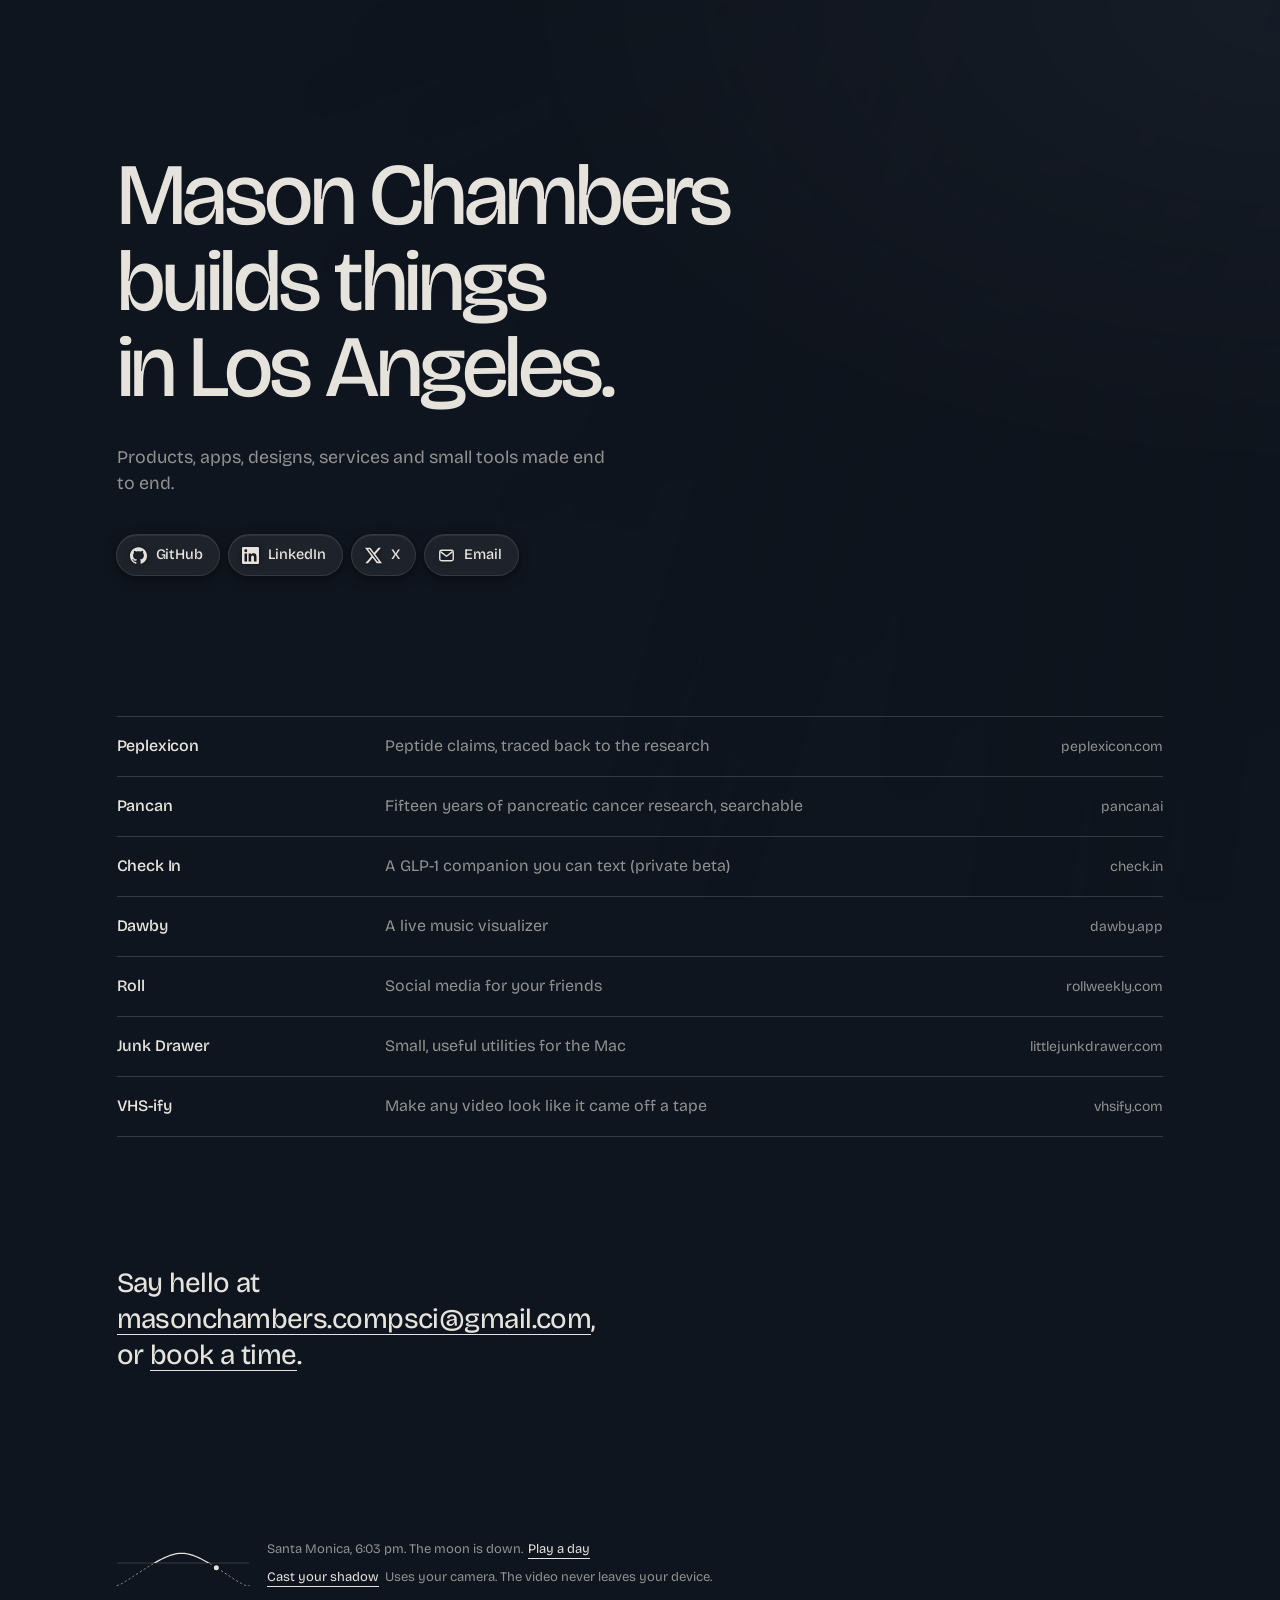
==== index.html @ c94e8764 "Rain follows gravity: tilting a phone steers the drops; flat, they stop Co-Authored-By: Claude Fable" ====
<!doctype html>
<html lang="en">
<head>
<meta charset="utf-8">
<meta name="viewport" content="width=device-width, initial-scale=1, viewport-fit=cover">
<title>Mason Chambers</title>
<meta name="description" content="Mason Chambers builds things in Los Angeles. Products, apps, designs, services and small tools made end to end.">
<link rel="canonical" href="https://masonchambers.com/">
<meta property="og:type" content="profile">
<meta property="og:title" content="Mason Chambers">
<meta property="og:description" content="Mason Chambers builds things in Los Angeles.">
<meta property="og:url" content="https://masonchambers.com/">
<meta property="og:image" content="https://masonchambers.com/assets/icons/og.jpg">
<meta property="og:image:width" content="1200">
<meta property="og:image:height" content="630">
<meta name="twitter:card" content="summary_large_image">
<meta name="twitter:site" content="@mason_compsci">
<meta name="theme-color" content="#F4F3EF">
<link rel="icon" href="/favicon.ico" sizes="48x48">
<link rel="icon" href="/assets/icons/favicon-32.png" type="image/png" sizes="32x32">
<link rel="apple-touch-icon" href="/assets/icons/apple-touch-icon.png">
<link rel="manifest" href="/assets/icons/site.webmanifest">
<link rel="preload" href="/assets/fonts/bricolage.woff2" as="font" type="font/woff2" crossorigin>
<script type="application/ld+json">
{"@context":"https://schema.org","@type":"Person","name":"Mason Chambers","email":"mailto:masonchambers.compsci@gmail.com","url":"https://masonchambers.com","address":{"@type":"PostalAddress","addressLocality":"Los Angeles","addressRegion":"CA"},"sameAs":["https://github.com/chambersmason","https://www.linkedin.com/in/mason-chambers/","https://x.com/mason_compsci","https://www.mase-services.com"]}
</script>
<script>
/* The page is lit by the real sky over Santa Monica: sun, moon, cloud, wind, fog and rain. Runs before first paint. */
(function(){
  var LAT=34.0195, LON=-118.4912, R=Math.PI/180;
  function eq(lon,lat,d){ /* ecliptic -> altitude/azimuth for the observer */
    var e=(23.439-3.6e-7*d)*R;
    var ra=Math.atan2(Math.sin(lon)*Math.cos(e)-Math.tan(lat)*Math.sin(e),Math.cos(lon));
    var dec=Math.asin(Math.sin(lat)*Math.cos(e)+Math.cos(lat)*Math.sin(e)*Math.sin(lon));
    var lst=((18.697374558+24.06570982441908*d)%24)*15*R+LON*R, h=lst-ra, la=LAT*R;
    var alt=Math.asin(Math.sin(la)*Math.sin(dec)+Math.cos(la)*Math.cos(dec)*Math.cos(h));
    var az=Math.atan2(Math.sin(h),Math.cos(h)*Math.sin(la)-Math.tan(dec)*Math.cos(la))/R+180;
    return {alt:alt/R,az:(az+360)%360};
  }
  function sunLon(d){var g=(357.529+0.98560028*d)*R, q=280.459+0.98564736*d;return (q+1.915*Math.sin(g)+0.020*Math.sin(2*g))*R}
  function position(t){var d=t/864e5-10957.5;return eq(sunLon(d),0,d)}
  function moon(t){
    var d=t/864e5-10957.5, L=(218.316+13.176396*d)*R, M=(134.963+13.064993*d)*R, F=(93.272+13.229350*d)*R;
    var lon=L+6.289*R*Math.sin(M), lat=5.128*R*Math.sin(F), p=eq(lon,lat,d), el=lon-sunLon(d);
    p.lit=(1-Math.cos(el))/2; p.waxing=Math.sin(el)>0; return p;
  }
  function altitude(t){return position(t).alt}
  var S={
    dusk:  ['#E7DAC9','#211A13'],
    gold:  ['#EEE3D4','#231C15'],
    day:   ['#F4F3EF','#1A1A18'],
    blue:  ['#283041','#EEE9E1'],
    night: ['#0F151E','#E6E3DC']
  };
  function hex(h){return [1,3,5].map(function(i){return parseInt(h.slice(i,i+2),16)})}
  function mix(a,b,t){t=Math.max(0,Math.min(1,t));a=hex(a);b=hex(b);return '#'+a.map(function(v,i){return Math.round(v+(b[i]-v)*t).toString(16).padStart(2,'0')}).join('')}
  function ease(x){x=Math.max(0,Math.min(1,x));return x*x*(3-2*x)}
  function clamp(x){return Math.max(0,Math.min(1,x))}
  function pair(a,b,t){return [mix(a[0],b[0],t),mix(a[1],b[1],t)]}
  function palette(a){
    if(a<-6) return {c:pair(S.blue,S.night,ease((-6-a)/10)),dark:true};
    if(a<4)  return {c:pair(S.dusk,S.gold,ease((a+6)/10)),dark:false};
    return {c:pair(S.gold,S.day,ease((a-4)/22)),dark:false};
  }
  /* Weather, normalised: cloud layers 0..1, wind and gust in mph, rain in mm/h, vis in metres, score 0..10 for the next sunset. */
  var CLEAR={low:0,mid:0,high:0,wind:5,gust:8,rain:0,vis:24000,score:null};
  function sky(w){
    w=w||CLEAR;
    var occl=clamp(1-(1-.95*w.low)*(1-.7*w.mid)*(1-.3*w.high));      /* how much direct sun the cloud stops */
    var fog=ease((6000-w.vis)/5000), rain=clamp(Math.sqrt(Math.max(0,w.rain))/2.2);
    return {occl:occl,fog:fog,rain:rain,wind:w.wind,gust:w.gust,score:w.score};
  }
  var seen={};
  function put(s){return {setProperty:function(k,v){if(seen[k]!==v){seen[k]=v;s.setProperty(k,v)}}}}
  function light(pos,mn,k,s){
    var a=pos.alt, az=pos.az, o, r, sy, b, c, go, gc, gm, gx, direct=(1-.94*k.occl)*(1-.85*k.fog);
    var evening=az>180, sc=k.score==null?null:clamp(k.score/10);
    if(a>-2){
      var up=ease((a+2)/10), low=ease((16-a)/14);
      o=.19*up*(1-.38*low)*direct;
      r=Math.max(-24,Math.min(24,(az-180)*.24));
      sy=1+Math.min(.6,.12/Math.tan(Math.max(a,3)*R));
      b=1.6+(1-ease(a/40))*6.5+k.occl*9+k.fog*16;                  /* thin cloud and fog widen the penumbra */
      c=mix('#3A4458','#57405F',low*(1-k.occl));
      /* Low sun: the glow is tonight's forecast. A vivid sunset is stronger and redder, a grey one barely shows. */
      var gk=(sc!=null&&evening)?(.18+1.25*sc):(1-.75*k.occl)*(1-.6*k.fog);
      go=Math.min(.9,.55*low*up*gk); gc=(sc!=null&&evening)?mix('#F2C9A0','#FF7A52',sc):'#FFB06A';
      gm='soft-light'; gx=evening?'100%':'0%';
    }else{
      /* Night: the only shadows are the moon's. Full and high, they are clear; a new moon or cloud leaves none. */
      var n=ease((-2-a)/8), ml=mn.alt>0?mn.lit*ease(mn.alt/22):0;
      o=n*(.05+.42*ml)*(1-.9*k.occl)*(1-.8*k.fog);
      r=mn.alt>0?Math.max(-24,Math.min(24,(mn.az-180)*.24)):10;
      sy=mn.alt>0?1+Math.min(.6,.12/Math.tan(Math.max(mn.alt,3)*R)):1.15;
      b=9+k.occl*8+k.fog*14; c='#000000';
      go=n*(.05+.2*ml)*(1-.7*k.occl); gc='#9DB3D6'; gm='screen'; gx=(mn.alt>0&&mn.az<180)?'0%':'100%';
    }
    s.setProperty('--sh-o',o.toFixed(3)); s.setProperty('--sh-r',r.toFixed(2)+'deg');
    s.setProperty('--sh-sy',sy.toFixed(3)); s.setProperty('--sh-b',Math.round(b)+'px'); s.setProperty('--sh-c',c);
    s.setProperty('--gl-o',go.toFixed(3)); s.setProperty('--gl-c',gc); s.setProperty('--gl-m',gm); s.setProperty('--gl-x',gx);
    /* Link chips cast a short shadow away from the sun: long and sideways when it is low, short and soft at noon, flat under cloud. */
    var ix, iy, ib, ia, ic, hi;
    if(a>-2){
      var kk=ease((a+2)/10), lo=ease((16-a)/14), L=(2+7*(1-ease(a/55)))*(.35+.65*direct);
      ix=-Math.sin(az*R)*L*.8; iy=1+L*.55; ib=4+L*1.3+k.occl*6; ia=(.12+.14*lo)*Math.max(kk,.45)*(.6+.4*direct); ic=c; hi='rgba(255,255,255,.6)';
    }else{
      ix=0; iy=3; ib=12; ia=.5; ic='#000000'; hi='rgba(255,255,255,.07)';
    }
    var rgb=hex(ic);
    s.setProperty('--ic-x',ix.toFixed(2)+'px'); s.setProperty('--ic-y',iy.toFixed(2)+'px'); s.setProperty('--ic-b',ib.toFixed(1)+'px');
    s.setProperty('--ic-c','rgba('+rgb.join(',')+','+ia.toFixed(3)+')'); s.setProperty('--ic-hi',hi);
  }
  var lastWind=-1;
  function air(k,dark,s){
    /* Wind sets how far and how fast the fronds move. Stepped, so the animation only restarts when the wind really changes. */
    var step=Math.round(Math.min(30,k.wind+.35*Math.max(0,k.gust-k.wind))/3);
    /* Not while a day is playing: changing the sway speed restarts the animation, and the fronds would jump. */
    if(step!==lastWind&&!window.__fast){lastWind=step;
      s.setProperty('--sw',(.35+step*.3).toFixed(2)); s.setProperty('--sw-d',Math.max(3.5,13-step*1.05).toFixed(1)+'s');}
    s.setProperty('--fog-o',(k.fog*(dark?.16:.5)).toFixed(3)); s.setProperty('--fog-c',dark?'#8E9BB0':'#F1F1EE');
    s.setProperty('--rain-o',(k.rain?(dark?.55:.38)*(.5+.5*k.rain):0).toFixed(3));
    s.setProperty('--rain-m',dark?'screen':'multiply'); s.setProperty('--rain-c',dark?'#AEBBD0':'#4A4E55');
  }
  function apply(t,w){
    w=w||window.__w||CLEAR;
    var pos=position(t), mn=moon(t), a=pos.alt, p=palette(a), bg=p.c[0], ink=p.c[1], k=sky(w), root=document.documentElement.style, s=put(root);
    light(pos,mn,k,s); air(k,p.dark,s);
    if(!p.dark){
      /* Cloud flattens and cools the paper; fog lifts it; a vivid forecast warms the last light. */
      var dayness=ease((a+7)/7);
      bg=mix(bg,a<8?mix('#D9DADB','#E7E8E8',ease(a/8)):'#E7E8E8',.62*k.occl*dayness); bg=mix(bg,'#EDEDEA',.5*k.fog);
      if(k.score!=null&&pos.az>180) bg=mix(bg,'#EBCDBC',.45*clamp(k.score/10)*ease((8-a)/10)*ease((a+6)/5));
    }else{
      bg=mix(bg,'#1A1F29',.35*k.occl);
    }
    s.setProperty('--bg',bg); s.setProperty('--ink',ink);
    s.setProperty('--mute',mix(bg,ink,p.dark?.6:.7)); s.setProperty('--rule',mix(bg,ink,p.dark?.18:.13));
    s.setProperty('--chip',p.dark?mix(bg,ink,.07):mix(bg,'#FFFFFF',.55));
    if(seen.cs!==p.dark){seen.cs=p.dark;root.colorScheme=p.dark?'dark':'light'}
    if(!window.__fast){var m=document.querySelector('meta[name=theme-color]'); if(m&&m.content!==bg) m.content=bg}
    return {alt:a,az:pos.az,moon:mn,sky:k,dark:p.dark};
  }
  /* Start from the last sky this browser saw, so the first paint is already weathered. */
  try{var c=JSON.parse(localStorage.getItem('mc_sky')||'null');if(c&&c.at&&Date.now()-c.at<36e5&&c.now)window.__w=c.now}catch(e){}
  window.__sun={altitude:altitude,position:position,moon:moon,apply:apply,CLEAR:CLEAR};
  apply(Date.now());
})();
</script>
<style>
@font-face{font-family:"Bricolage";src:url("/assets/fonts/bricolage.woff2") format("woff2");font-weight:200 800;font-display:swap}
:root{--bg:#F4F3EF;--ink:#1A1A18;--mute:#6B6B68;--rule:#DCDBD7;--pad:clamp(22px,5.2vw,72px)}
@media (prefers-color-scheme:dark){:root{--bg:#0F151E;--ink:#E6E3DC;--mute:#959593;--rule:#353A41}}
*{box-sizing:border-box}
html{-webkit-text-size-adjust:100%;text-size-adjust:100%;background:var(--bg)}
body{margin:0;background:var(--bg);color:var(--ink);
  font-family:"Bricolage",ui-sans-serif,system-ui,-apple-system,"Helvetica Neue",sans-serif;font-optical-sizing:auto;
  font-size:16px;line-height:1.5;font-weight:400;-webkit-font-smoothing:antialiased;-moz-osx-font-smoothing:grayscale;
  font-feature-settings:"kern","tnum" 0;transition:background-color .5s ease,color .5s ease}
::selection{background:var(--ink);color:var(--bg)}
a{color:inherit;text-decoration:none}
a:focus-visible,button:focus-visible{outline:1.5px solid var(--ink);outline-offset:4px;border-radius:3px}
main{max-width:1180px;margin:0 auto;padding:clamp(72px,17vh,184px) var(--pad) clamp(40px,6vh,64px);
  padding-left:max(var(--pad),env(safe-area-inset-left));padding-right:max(var(--pad),env(safe-area-inset-right))}

h1{margin:0;max-width:13ch;font-size:clamp(2.6rem,1.15rem + 5.4vw,5.6rem);line-height:.98;letter-spacing:-.04em;font-weight:460;text-wrap:balance}
.intro{margin:clamp(22px,2.6vw,34px) 0 0;max-width:31rem;color:var(--mute);font-size:clamp(1rem,.94rem + .22vw,1.125rem);line-height:1.5;text-wrap:pretty}
.intro a{color:var(--ink);white-space:nowrap;background:linear-gradient(currentColor,currentColor) 0 100%/0 1px no-repeat;transition:background-size .3s ease}
.intro a:hover{background-size:100% 1px}

/* Links: small chips lit by the same sun as the palms */
.links{display:flex;flex-wrap:wrap;gap:10px;list-style:none;margin:clamp(26px,3vw,38px) 0 0;padding:0}
.links a{display:inline-flex;align-items:center;gap:9px;height:40px;padding:0 16px 0 13px;border-radius:999px;
  background:var(--chip,#FBFAF8);color:var(--ink);font-size:14.5px;font-weight:500;letter-spacing:-.005em;white-space:nowrap;
  box-shadow:0 0 0 1px var(--rule),var(--ic-x,0px) var(--ic-y,3px) var(--ic-b,8px) var(--ic-c,rgba(58,68,88,.14)),inset 0 1px 0 var(--ic-hi,rgba(255,255,255,.6));
  transition:transform .25s ease,box-shadow .8s ease,background-color .5s ease,color .5s ease}
.links svg{flex:none;width:17px;height:17px;overflow:visible;
  filter:drop-shadow(calc(var(--ic-x,0px)*.3) calc(var(--ic-y,3px)*.3) calc(var(--ic-b,8px)*.2) var(--ic-c,rgba(58,68,88,.14)))}
.links a:hover{transform:translateY(-1px)}
.links a:active{transform:translateY(0)}
@media (max-width:640px){.links{gap:8px}.links a{height:38px;padding:0 14px 0 12px;font-size:14px}.links svg{width:16px;height:16px}}

.work{list-style:none;margin:clamp(72px,11vw,148px) 0 0;padding:0;border-bottom:1px solid var(--rule)}
.work a{display:grid;grid-template-columns:minmax(10rem,15rem) 1fr auto;column-gap:28px;align-items:baseline;
  padding:17px 0 18px;border-top:1px solid var(--rule);transition:color .25s ease}
.work .name{font-weight:520;letter-spacing:-.01em}
.work .what{color:var(--mute);transition:color .25s ease}
.work .url{color:var(--mute);font-size:14px;transition:color .25s ease}
.work .beta{color:var(--mute)}
@media (hover:hover){
  .work:hover a:not(:hover),.work:hover a:not(:hover) .what{color:var(--mute)}
  .work a:hover .url,.work a:hover .what{color:var(--ink)}
}
.work:has(a:focus-visible) a:not(:focus-visible){color:var(--mute)}

.contact{margin:clamp(72px,10vw,132px) 0 0}
.contact p{margin:0;font-size:clamp(1.15rem,.9rem + 1.05vw,1.875rem);line-height:1.3;letter-spacing:-.02em;font-weight:440;text-wrap:balance;max-width:24ch}
.contact p a{background:linear-gradient(currentColor,currentColor) 0 100%/100% 1px no-repeat;background-position:0 calc(100% - .04em);transition:opacity .2s ease}
.contact p a:hover{opacity:.62}

footer{display:flex;align-items:center;gap:18px;margin-top:clamp(88px,13vw,176px);color:var(--mute);font-size:13px;line-height:1.45}
footer svg{flex:none;width:132px;height:40px;overflow:visible;cursor:ew-resize;touch-action:none;-webkit-tap-highlight-color:transparent;outline-offset:8px;border-radius:4px}
footer svg #dot{transition:r .2s ease}footer svg:hover #dot,footer svg.held #dot{r:4.6px}
footer svg:focus-visible{outline:1.5px solid var(--ink)}
footer p{margin:0;max-width:36rem;text-wrap:pretty}
#tonight{display:block;margin-top:3px}#tonight[hidden]{display:none}
.swatch{display:inline-block;width:30px;height:9px;border-radius:9px;margin-right:8px;vertical-align:.02em;box-shadow:0 0 0 1px var(--rule)}
footer button{font:inherit;color:var(--ink);background:none;border:0;padding:0;margin-left:2px;cursor:pointer;
  background-image:linear-gradient(currentColor,currentColor);background-size:100% 1px;background-repeat:no-repeat;background-position:0 100%}
footer button:hover{opacity:.62}
.tnum{font-variant-numeric:tabular-nums}

/* Light: palm shadows and window glow cast over the page by the real sun */
.light{position:fixed;inset:0;z-index:0;pointer-events:none;overflow:hidden;opacity:0;transition:opacity 2.2s ease}
.light.on{opacity:1}
.glow{position:absolute;inset:0;background:radial-gradient(80% 70% at var(--gl-x,100%) 0%,var(--gl-c,#FFB06A),transparent 72%);
  opacity:var(--gl-o,0);mix-blend-mode:var(--gl-m,soft-light);transition:opacity .8s ease}
.shade{position:absolute;inset:0;opacity:var(--sh-o,0);mix-blend-mode:multiply;color:var(--sh-c,#3A4458);transition:opacity 1.2s ease}
.fronds{position:absolute;inset:-12% -12% -12% -12%}
.sway{position:absolute;inset:0;transform-origin:92% 0;will-change:transform;animation:sway var(--sw-d,11s) ease-in-out infinite alternate}
.cast{position:absolute;inset:0;transform-origin:92% 0;transform:rotate(var(--sh-r,0deg)) scaleY(var(--sh-sy,1));filter:blur(var(--sh-b,4px))}
.cast svg{display:block;width:100%;height:100%}
/* The second pair of fronds hangs farther from the wall: softer, fainter, and quicker in the wind */
.sway.b{animation-duration:calc(var(--sw-d,11s)*.64);animation-delay:-3s;opacity:.8}
.sway.b .cast{filter:blur(calc(var(--sh-b,4px)*1.8))}
.haze{position:absolute;inset:0;background:linear-gradient(180deg,var(--fog-c,#F1F1EE),var(--fog-c,#F1F1EE) 35%,transparent 130%);opacity:var(--fog-o,0);transition:opacity 1.2s ease}
canvas.rain{display:none}
/* Rain sits on the glass, in front of everything */
.tiltline{display:block;margin-top:9px}.tiltline button{margin-left:0}
canvas.glass{position:fixed;inset:0;width:100%;height:100%;z-index:4;pointer-events:none;opacity:0;transition:opacity 2s ease}
@keyframes sway{0%{transform:rotate(calc(-.9deg*var(--sw,1))) translate3d(0,0,0)}55%{transform:rotate(calc(.5deg*var(--sw,1))) translate3d(-.4%,.3%,0)}100%{transform:rotate(calc(1.1deg*var(--sw,1))) translate3d(.2%,-.2%,0)}}
main{position:relative;z-index:1}

@media (max-width:640px){
  .work a{grid-template-columns:1fr auto;row-gap:2px;padding:15px 0 16px}
  .work .what{grid-column:1 / -1;grid-row:2}
  .work .url{font-size:13px}
  footer{flex-direction:column;align-items:flex-start;gap:12px}
  .fronds{transform:translate(34%,-16%) scale(.95)}
}
/* While the sun is being dragged or a day is playing, nothing eases: every frame is already the right one */
html.fast *{transition:none!important}
@media (prefers-reduced-motion:reduce){*{transition:none!important}.play{display:none}.sway{animation:none}}
</style>
</head>
<body>
<div class="light" aria-hidden="true">
  <div class="glow"></div>
  <div class="shade"><div class="fronds">
    <div class="sway"><div class="cast"><svg id="fronds-a" viewBox="0 0 1000 1000" preserveAspectRatio="xMaxYMin slice"></svg></div></div>
    <div class="sway b"><div class="cast"><svg id="fronds-b" viewBox="0 0 1000 1000" preserveAspectRatio="xMaxYMin slice"></svg></div></div>
  </div></div>
  <div class="haze"></div>
  <canvas class="rain"></canvas>
</div>
<main>
  <h1>Mason Chambers builds things in Los Angeles.</h1>
  <p class="intro">Products, apps, designs, services and small tools made end to end.</p>
  <ul class="links" aria-label="Links">
    <li><a href="https://github.com/chambersmason"><svg viewBox="0 0 24 24" aria-hidden="true"><path fill="currentColor" d="M12 .297c-6.63 0-12 5.373-12 12 0 5.303 3.438 9.8 8.205 11.385.6.113.82-.258.82-.577 0-.285-.01-1.04-.015-2.04-3.338.724-4.042-1.61-4.042-1.61C4.422 18.07 3.633 17.7 3.633 17.7c-1.087-.744.084-.729.084-.729 1.205.084 1.838 1.236 1.838 1.236 1.07 1.835 2.809 1.305 3.495.998.108-.776.417-1.305.76-1.605-2.665-.3-5.466-1.332-5.466-5.93 0-1.31.465-2.38 1.235-3.22-.135-.303-.54-1.523.105-3.176 0 0 1.005-.322 3.3 1.23.96-.267 1.98-.399 3-.405 1.02.006 2.04.138 3 .405 2.28-1.552 3.285-1.23 3.285-1.23.645 1.653.24 2.873.12 3.176.765.84 1.23 1.91 1.23 3.22 0 4.61-2.805 5.625-5.475 5.92.42.36.81 1.096.81 2.22 0 1.606-.015 2.896-.015 3.286 0 .315.21.69.825.57C20.565 22.092 24 17.592 24 12.297c0-6.627-5.373-12-12-12"/></svg>GitHub</a></li>
    <li><a href="https://www.linkedin.com/in/mason-chambers/"><svg viewBox="0 0 24 24" aria-hidden="true"><path fill="currentColor" d="M20.447 20.452h-3.554v-5.569c0-1.328-.027-3.037-1.852-3.037-1.853 0-2.136 1.445-2.136 2.939v5.667H9.351V9h3.414v1.561h.046c.477-.9 1.637-1.85 3.37-1.85 3.601 0 4.267 2.37 4.267 5.455v6.286zM5.337 7.433a2.064 2.064 0 1 1 0-4.128 2.064 2.064 0 0 1 0 4.128zM7.119 20.452H3.555V9h3.564v11.452zM22.225 0H1.771C.792 0 0 .774 0 1.729v20.542C0 23.227.792 24 1.771 24h20.451C23.2 24 24 23.227 24 22.271V1.729C24 .774 23.2 0 22.222 0h.003z"/></svg>LinkedIn</a></li>
    <li><a href="https://x.com/mason_compsci"><svg viewBox="0 0 24 24" aria-hidden="true"><path fill="currentColor" d="M18.901 1.153h3.68l-8.04 9.19L24 22.846h-7.406l-5.8-7.584-6.638 7.584H.474l8.6-9.83L0 1.154h7.594l5.243 6.932ZM17.61 20.644h2.039L6.486 3.24H4.298Z"/></svg>X</a></li>
    <li><a href="mailto:masonchambers.compsci@gmail.com"><svg viewBox="0 0 24 24" aria-hidden="true"><rect x="2.5" y="4.5" width="19" height="15" rx="2.5" fill="none" stroke="currentColor" stroke-width="2"/><path d="M3.5 6.5 12 13l8.5-6.5" fill="none" stroke="currentColor" stroke-width="2" stroke-linejoin="round"/></svg>Email</a></li>
  </ul>

  <ul class="work">
    <li><a href="https://peplexicon.com"><span class="name">Peplexicon</span><span class="what">Peptide claims, traced back to the research</span><span class="url">peplexicon.com</span></a></li>
    <li><a href="https://pancan.ai"><span class="name">Pancan</span><span class="what">Fifteen years of pancreatic cancer research, searchable</span><span class="url">pancan.ai</span></a></li>
    <li><a href="https://check.in"><span class="name">Check In</span><span class="what">A GLP-1 companion you can text <span class="beta">(private beta)</span></span><span class="url">check.in</span></a></li>
    <li><a href="https://dawby.app"><span class="name">Dawby</span><span class="what">A live music visualizer</span><span class="url">dawby.app</span></a></li>
    <li><a href="https://rollweekly.com"><span class="name">Roll</span><span class="what">Social media for your friends</span><span class="url">rollweekly.com</span></a></li>
    <li><a href="https://littlejunkdrawer.com"><span class="name">Junk Drawer</span><span class="what">Small, useful utilities for the Mac</span><span class="url">littlejunkdrawer.com</span></a></li>
    <li><a href="https://vhsify.com"><span class="name">VHS-ify</span><span class="what">Make any video look like it came off a tape</span><span class="url">vhsify.com</span></a></li>
  </ul>

  <section class="contact">
    <p>Say hello at <a href="mailto:masonchambers.compsci@gmail.com">masonchambers.compsci@gmail.com</a>, or <a href="https://cal.com/masonchambers">book a time</a>.</p>
  </section>

  <footer>
    <svg id="skyarc" viewBox="0 0 132 40" tabindex="0" role="slider" aria-label="Time of day. Drag, or use the arrow keys, to move the sun.">
      <defs>
        <clipPath id="above"><rect x="-4" y="-8" width="140" height="28"/></clipPath>
        <clipPath id="below"><rect x="-4" y="20" width="140" height="28"/></clipPath>
      </defs>
      <line x1="0" y1="20" x2="132" y2="20" stroke="var(--rule)" stroke-width="1"/>
      <path id="arcA" fill="none" stroke="var(--ink)" stroke-width="1.25" stroke-linecap="round" clip-path="url(#above)"/>
      <path id="arcB" fill="none" stroke="var(--mute)" stroke-width="1" stroke-linecap="round" stroke-dasharray="1.5 3" clip-path="url(#below)"/>
      <circle id="dot" r="3.5" fill="var(--ink)" stroke="var(--bg)" stroke-width="2"/>
    </svg>
    <p><span id="sunline">The light on this page is the real sky over Santa Monica.</span> <button class="play" type="button">Play a day</button><span id="tonight" hidden></span></p>
  </footer>
</main>

<script>
(function(){
  /* Palm fronds, drawn once. Their shadows are what the sun casts across the page. */
  (function(){
    var seed=7; function rnd(){seed=seed*16807%2147483647;return seed/2147483647}
    function frond(ox,oy,deg,len,droop){
      var N=44, a=deg*Math.PI/180, dr=droop*Math.PI/180, x=ox, y=oy, pts=[[x,y,a]], i, out='';
      for(i=1;i<=N;i++){var t=i/N, aa=a+dr*t*t; x+=Math.cos(aa)*len/N; y+=Math.sin(aa)*len/N; pts.push([x,y,aa])}
      var rach='M'+pts.map(function(p){return p[0].toFixed(1)+' '+p[1].toFixed(1)}).join('L');
      out+='<path d="'+rach+'" fill="none" stroke="currentColor" stroke-width="5" stroke-linecap="round"/>';
      for(i=5;i<N;i+=1){
        var p=pts[i], t=i/N, L=len*.4*Math.pow(Math.sin(Math.PI*Math.min(1,t*1.08)),.75)*(.82+.36*rnd());
        [-1,1].forEach(function(sd){
          if(rnd()<.16) return;
          var LL=L*(.62+.6*rnd());
          var la=p[2]+sd*(1.0-.4*t)+(rnd()-.5)*.34, ca=Math.cos(la), sa=Math.sin(la), w=Math.max(2.4,LL*.032);
          var nx=-sa, ny=ca, g=LL*.34;
          var tx=p[0]+ca*LL, ty=p[1]+sa*LL+g, cx=p[0]+ca*LL*.5, cy=p[1]+sa*LL*.5+g*.15;
          out+='<path d="M'+(p[0]+nx*w*.5).toFixed(1)+' '+(p[1]+ny*w*.5).toFixed(1)+
            'Q'+(cx+nx*w).toFixed(1)+' '+(cy+ny*w).toFixed(1)+' '+tx.toFixed(1)+' '+ty.toFixed(1)+
            'Q'+(cx-nx*w).toFixed(1)+' '+(cy-ny*w).toFixed(1)+' '+(p[0]-nx*w*.5).toFixed(1)+' '+(p[1]-ny*w*.5).toFixed(1)+'Z" fill="currentColor"/>';
        });
      }
      return out;
    }
    var O=[1250,-320];
    document.getElementById('fronds-a').innerHTML=
      frond(O[0],O[1],120,940,22)+frond(O[0],O[1],150,1020,-30);
    document.getElementById('fronds-b').innerHTML=
      frond(O[0],O[1],136,900,-8)+frond(O[0],O[1],170,860,-34);
    requestAnimationFrame(function(){document.querySelector('.light').classList.add('on')});
  })();
})();
(function(){
  var sun=window.__sun, DAY=864e5, W=132, H=40, MID=20;
  var svg=document.getElementById('skyarc'), arcA=document.getElementById('arcA'), arcB=document.getElementById('arcB'), dot=document.getElementById('dot');
  var line=document.getElementById('sunline'), tonight=document.getElementById('tonight'), btn=document.querySelector('.play');
  var reduce=matchMedia('(prefers-reduced-motion: reduce)').matches;
  var tz='America/Los_Angeles';
  var clock=new Intl.DateTimeFormat('en-US',{timeZone:tz,hour:'numeric',minute:'2-digit'});
  var parts=new Intl.DateTimeFormat('en-US',{timeZone:tz,year:'numeric',month:'numeric',day:'numeric',hour:'numeric',minute:'numeric',second:'numeric',hourCycle:'h23'});
  function hm(t){return clock.format(new Date(t)).replace(' AM',' am').replace(' PM',' pm')}

  function offset(t){var p={};parts.formatToParts(new Date(t)).forEach(function(x){p[x.type]=+x.value});
    return Date.UTC(p.year,p.month-1,p.day,p.hour,p.minute,p.second)-Math.floor(t/1000)*1000}
  function startOfDay(t){var p={};parts.formatToParts(new Date(t)).forEach(function(x){p[x.type]=+x.value});
    var guess=Date.UTC(p.year,p.month-1,p.day);return guess-offset(guess-offset(guess))}

  var day0=startOfDay(Date.now());
  function y(a){return MID-a/90*(H/2+6)}
  function pt(t){var f=((t-day0)%DAY+DAY)%DAY/DAY;return [f*W,y(sun.altitude(day0+f*DAY))]}
  var d='';for(var i=0;i<=144;i++){var tt=day0+i*DAY/144;d+=(i?'L':'M')+(i/144*W).toFixed(2)+' '+y(sun.altitude(tt)).toFixed(2)}
  arcA.setAttribute('d',d);arcB.setAttribute('d',d);
  function place(t){var p=pt(t);dot.setAttribute('cx',p[0].toFixed(2));dot.setAttribute('cy',p[1].toFixed(2))}

  /* ---- the real sky: /sky.json is Santa Monica's current weather, today's hours and a sunset forecast ---- */
  var data=null, override=null, frozen=null;
  function obj(a){return {low:a[0],mid:a[1],high:a[2],wind:a[3],gust:a[4],rain:a[5],vis:a[6]}}
  function nextSunset(t){
    if(!data||!data.sunsets) return null;
    for(var i=0;i<data.sunsets.length;i++) if(t<data.sunsets[i].t+40*6e4) return data.sunsets[i];
    return null;
  }
  function weatherAt(t){
    if(override) return override;
    if(!data) return null;
    var w, hs=data.hours, x=(t-data.h0)/36e5;
    if(Math.abs(t-data.at)<45*6e4||!hs||x<0||x>=hs.length-1) w=data.now;
    else{var i=Math.floor(x), f=x-i, a=hs[i], b=hs[i+1];w=obj(a.map(function(v,j){return v+(b[j]-v)*f}))}
    var ss=nextSunset(t);
    return {low:w.low,mid:w.mid,high:w.high,wind:w.wind,gust:w.gust,rain:w.rain,vis:w.vis,score:ss&&t>ss.t-5*36e5?ss.score:null};
  }
  function conditions(w){
    var tot=1-(1-w.low)*(1-w.mid)*(1-w.high), c;
    if(w.rain>2.5) c='Rain'; else if(w.rain>.08) c='Light rain';
    else if(w.vis<1500) c='Fog';
    else if(w.low>.8) c='Low cloud'; else if(tot>.85) c='Overcast';
    else if(w.high>.3&&w.low+w.mid<.25) c='High thin cloud';
    else if(tot>.4) c='Partly cloudy'; else if(tot>.12) c='Mostly clear'; else c='Clear';
    var m=Math.round(w.wind), b=m<3?'still air':m<9?m+' mph breeze':m<18?m+' mph wind':'gusty, '+m+' mph';
    return c+', '+b+'. ';
  }
  function words(t,r,w){
    var a=r.alt, n=Math.abs(Math.round(a)), up=sun.altitude(t+6e5)>a, s;
    if(a>=1.5) s='The sun is '+n+'° up and '+(up?'rising':'setting')+'.';
    else if(a>=-1) s='The sun is on the horizon.';
    else if(a>-6) s='The sun is just below the horizon.';
    else if(r.moon.alt>2) s='Moonlight from a '+(r.moon.lit>.97?'full':r.moon.lit<.03?'new':(r.moon.waxing?'waxing':'waning'))+' moon, '+Math.round(r.moon.lit*100)+'% lit.';
    else s='The moon is down.';
    return 'Santa Monica, <span class="tnum">'+hm(t)+'</span>. '+(w?conditions(w):'')+s;
  }
  var RAMP=[[7.5,'#FF6A45,#FF9A62,#D9799B,#6C6FA3'],[5.5,'#FF8E5A,#FFB57E,#E2A0A8,#8C93B5'],[3.5,'#F4B98A,#F3D2B0,#D9CFD2,#A9B4C6'],[2,'#D8C2A8,#D5CEC6,#BFC3C8,#A3ABB5'],[-1,'#B7BABD,#AEB2B6,#9EA3A9,#8E949B']];
  function forecast(t){
    var ss=override&&override.sunset?override.sunset:nextSunset(t);
    if(!ss){if(!tonight.hidden)tonight.hidden=true;lastFc='';return}
    if(t>ss.t+40*6e4) ss={t:ss.t+DAY,score:ss.score,label:ss.label,why:ss.why};
    var ramp=RAMP.filter(function(x){return ss.score>=x[0]})[0][1];
    var when=ss.t<startOfDay(t)+DAY?'Tonight\u2019s sunset':'Tomorrow’s sunset';
    var fc='<i class="swatch" style="background:linear-gradient(90deg,'+ramp+')"></i>'+when+', <span class="tnum">'+hm(ss.t)+'</span>: '+ss.label+'. '+ss.why+'.';
    if(fc!==lastFc){lastFc=fc;tonight.hidden=false;tonight.innerHTML=fc}
  }
  var lastTxt='', lastFc='';
  function fast(on){window.__fast=on;document.documentElement.classList.toggle('fast',!!on)}
  function render(t){
    var w=weatherAt(t), r=sun.apply(t,w||undefined);
    place(t); var tw=window.__fast?Math.round(t/6e5)*6e5:t, txt=words(tw,r,w); if(txt!==lastTxt){lastTxt=txt;line.innerHTML=txt}
    forecast(t); rain.set(r.sky.rain,r.sky.wind>12?1:r.sky.wind/12);
    return r;
  }

  /* ---- rain, drawn only as shadow: drops on a window pane, cast across the page ---- */
  var rain=(function(){
    /* Rain on glass. The screen is treated as a vertical window pane: drops land, bead up, swallow the mist around them,
       grow heavy, then run down in fits and starts leaving a wet track that dries behind them. Water is kept as a height
       field (three small canvases: fine mist, drying tracks, live drops); a shader turns that field into lit, lens-like water. */
    var cv=document.createElement('canvas'); cv.className='glass'; cv.setAttribute('aria-hidden','true'); document.body.appendChild(cv);
    var hm=document.createElement('canvas'), hx=hm.getContext('2d'), mist=document.createElement('canvas'), mx=mist.getContext('2d'),
        trail=document.createElement('canvas'), tx=trail.getContext('2d');
    var k=0, on=0, W=0, H=0, S=1, drops=[], last=0, gl=null, U={}, tex=null, idle=0, wind=0;
    var sp=document.createElement('canvas'); sp.width=sp.height=64;
    (function(){var c=sp.getContext('2d'), g=c.createRadialGradient(32,32,0,32,32,32);
      g.addColorStop(0,'rgba(255,255,255,1)');g.addColorStop(.42,'rgba(255,255,255,.74)');g.addColorStop(1,'rgba(255,255,255,0)');c.fillStyle=g;c.fillRect(0,0,64,64)})();
    var K=1/.6;                                             /* sprite radius for a visible radius of 1 */
    function blob(c,x,y,r,sy,al){var R=r*K;c.globalAlpha=al==null?1:al;c.drawImage(sp,x-R,y-R*(sy||1),2*R,2*R*(sy||1))}

    var VS='attribute vec2 p;varying vec2 v;void main(){v=vec2(p.x*.5+.5,.5-p.y*.5);gl_Position=vec4(p,0.,1.);}';
    var FS='precision mediump float;varying vec2 v;uniform sampler2D t;uniform vec2 px;uniform vec3 sc;uniform float dk;'+
      'void main(){float T=.5;vec2 L=vec2(-.55,-.8);'+
      'float h=texture2D(t,v).a,hl=texture2D(t,v-vec2(px.x*1.6,0.)).a,hr=texture2D(t,v+vec2(px.x*1.6,0.)).a,hu=texture2D(t,v-vec2(0.,px.y*1.6)).a,hd=texture2D(t,v+vec2(0.,px.y*1.6)).a;'+
      'float a=smoothstep(T-.07,T+.07,h);vec2 g=vec2(hr-hl,hd-hu);float d=clamp((h-T)/(1.-T),0.,1.);'+
      'vec3 n=normalize(vec3(-g*2.4,.3+d*.9));float rim=pow(1.-d,2.6);'+
      /* a drop is a lens: its top edge shows the dark ground upside down, its lower belly gathers the bright sky */
      'float top=clamp(g.y*3.2,-1.,1.);'+
      'float shade=a*(.07+.42*rim+.4*max(top,0.)*(1.-.5*d));'+
      'float glow=a*.62*max(-top,0.)*(1.-.35*d);'+
      'float spec=a*pow(max(dot(n,normalize(vec3(L,.5))),0.),26.);'+
      'float la=clamp(glow+spec*1.25,0.,1.)*mix(1.,.5,dk);'+
      'float hs=texture2D(t,v+L*px*8.).a;float sh=smoothstep(.38,.62,hs)*(1.-a)*.2;'+           /* the drop\'s own shadow on the page behind the glass */
      'float da=clamp(shade*(1.-la)*mix(1.,.45,dk)+sh,0.,1.);'+
      'gl_FragColor=vec4(sc*da*.0+vec3(la)+sc*0.,0.)+vec4(sc*da,da)+vec4(0.,0.,0.,la);}';
    function initGL(){
      try{gl=cv.getContext('webgl',{premultipliedAlpha:true,alpha:true,antialias:false})}catch(e){gl=null}
      if(!gl) return;
      function sh(t,s){var o=gl.createShader(t);gl.shaderSource(o,s);gl.compileShader(o);return o}
      var pr=gl.createProgram();gl.attachShader(pr,sh(gl.VERTEX_SHADER,VS));gl.attachShader(pr,sh(gl.FRAGMENT_SHADER,FS));gl.linkProgram(pr);
      if(!gl.getProgramParameter(pr,gl.LINK_STATUS)){gl=null;return}
      gl.useProgram(pr);var b=gl.createBuffer();gl.bindBuffer(gl.ARRAY_BUFFER,b);gl.bufferData(gl.ARRAY_BUFFER,new Float32Array([-1,-1,3,-1,-1,3]),gl.STATIC_DRAW);
      var l=gl.getAttribLocation(pr,'p');gl.enableVertexAttribArray(l);gl.vertexAttribPointer(l,2,gl.FLOAT,false,0,0);
      ['px','sc','dk'].forEach(function(n){U[n]=gl.getUniformLocation(pr,n)});
      tex=gl.createTexture();gl.bindTexture(gl.TEXTURE_2D,tex);
      gl.texParameteri(gl.TEXTURE_2D,gl.TEXTURE_MIN_FILTER,gl.LINEAR);gl.texParameteri(gl.TEXTURE_2D,gl.TEXTURE_MAG_FILTER,gl.LINEAR);
      gl.texParameteri(gl.TEXTURE_2D,gl.TEXTURE_WRAP_S,gl.CLAMP_TO_EDGE);gl.texParameteri(gl.TEXTURE_2D,gl.TEXTURE_WRAP_T,gl.CLAMP_TO_EDGE);
      gl.pixelStorei(gl.UNPACK_PREMULTIPLY_ALPHA_WEBGL,false);
    }
    function size(){
      W=innerWidth;H=innerHeight;var dpr=Math.min(devicePixelRatio||1,2);S=Math.min(1.5,dpr);
      [hm,mist,trail].forEach(function(c){c.width=Math.ceil(W*S);c.height=Math.ceil(H*S)});
      cv.width=Math.ceil(W*dpr);cv.height=Math.ceil(H*dpr);if(gl)gl.viewport(0,0,cv.width,cv.height);
      mx.setTransform(S,0,0,S,0,0);tx.setTransform(S,0,0,S,0,0);
    }
    function hsh(i){var x=Math.sin(i*127.1)*43758.5453;return x-Math.floor(x)}
    function sn(x){var i=Math.floor(x),f=x-i,u=f*f*(3-2*f);return hsh(i)*(1-u)+hsh(i+1)*u}      /* smooth noise, 0..1 */
    function mk(x,y,r,mv){return {x:x,y:y,r:.8,tr:r,v:0,vx:0,mv:mv||0,ph:0,seed:Math.random()*900,next:8,acc:0,age:0,into:null,pull:0}}
    function join(a,b){ /* the smaller drop is drawn into the larger; if it was running, its momentum carries over */
      var big=a.tr>=b.tr?a:b, sm=big===a?b:a; if(sm.into||big.into) return;
      sm.into=big; sm.pull=0; if(sm.mv||big.mv){big.mv=1; big.v=Math.max(big.v,sm.v*.85)} sm.mv=0;
    }
    function land(x,y,r){
      var d=mk(x,y,r), i, o; drops.push(d);
      for(i=0,n=2+Math.random()*4|0;i<n;i++){var a=Math.random()*6.283,q=r*(1.4+Math.random()*2.2);blob(mx,x+Math.cos(a)*q,y+Math.sin(a)*q*.8,.7+Math.random()*1.1)}
      for(i=drops.length-1;i-->0;){o=drops[i]; var dx=o.x-x, dy=o.y-y, rr=(o.tr+r)*.92; if(!o.into&&dx*dx+dy*dy<rr*rr){join(d,o);break}}
    }
    /* Which way is down? On a phone, the real direction of gravity across the screen, from how the phone is held. Flat on a table, nothing runs. */
    var TX=0,TY=1,GX=0,GY=1,ux=0,uy=1,gm=1,tiltOn=0,D2R=Math.PI/180;
    function onTilt(e){
      if(e.beta==null||e.gamma==null) return;
      var b=e.beta*D2R, g=e.gamma*D2R, x=Math.sin(g)*Math.cos(b), y=Math.sin(b), a=((screen.orientation&&screen.orientation.angle)||window.orientation||0)*D2R;
      TX=x*Math.cos(a)+y*Math.sin(a); TY=-x*Math.sin(a)+y*Math.cos(a);
    }
    function listen(){if(!tiltOn){tiltOn=1;addEventListener('deviceorientation',onTilt)}}
    var touch=matchMedia('(hover: none) and (pointer: coarse)').matches&&'DeviceOrientationEvent' in window;
    var ask=touch&&typeof DeviceOrientationEvent.requestPermission==='function', tiltline=null;
    if(ask){ /* iPhones only share motion after a tap, so the offer appears in the footer while it rains */
      tiltline=document.createElement('span');tiltline.className='tiltline';tiltline.hidden=true;
      tiltline.innerHTML='<button type="button">Tilt your phone to steer the rain</button>';
      document.querySelector('footer p').appendChild(tiltline);
      tiltline.firstChild.addEventListener('click',function(){
        DeviceOrientationEvent.requestPermission().then(function(r){if(r==='granted'){listen();tiltline.hidden=true}else{tiltline.textContent='Motion access was declined, so the rain falls straight down.'}})
          .catch(function(){tiltline.textContent='Tilt isn\u2019t available in this browser.'})});
    }
    function step(dt){
      var area=W*H/1e6, i, j, d, o, q, ez=1-Math.exp(-dt*7);
      GX+=(TX-GX)*ez; GY+=(TY-GY)*ez; gm=Math.min(1,Math.sqrt(GX*GX+GY*GY)); if(gm>.03){ux=GX/gm;uy=GY/gm} if(gm<.12)gm=0;
      var pxp=uy, pyp=-ux;
      if(k>0){
        q=area*(24+190*k)*dt; for(i=Math.floor(q)+(Math.random()<q%1?1:0);i-->0;) blob(mx,Math.random()*W,Math.random()*H,.8+Math.pow(Math.random(),2)*1.9);
        if(Math.random()<area*(1.6+11*k)*dt) land(Math.random()*W,Math.random()*H*.96,2.6+Math.pow(Math.random(),2.4)*(6+5*k));
        if(GY>.5&&Math.random()<area*(.2+1.1*k)*dt) drops.push(mk(Math.random()*W,-10,4.6+Math.random()*3.6,1));     /* water gathering at the top of the frame lets go */
      }
      /* mist dries slowly, tracks dry fast: as a track thins it narrows to a thread, then breaks into beads */
      mx.save();mx.setTransform(1,0,0,1,0,0);mx.globalCompositeOperation='destination-out';mx.globalAlpha=Math.min(1,dt*(k>0?.05:.5));mx.fillRect(0,0,mist.width,mist.height);mx.restore();
      tx.save();tx.setTransform(1,0,0,1,0,0);tx.globalCompositeOperation='destination-out';tx.globalAlpha=Math.min(1,dt*1.05);tx.fillRect(0,0,trail.width,trail.height);tx.restore();
      mx.globalCompositeOperation='source-over';
      for(i=drops.length;i-->0;){
        d=drops[i]; d.age+=dt; d.r+=(d.tr-d.r)*(1-Math.exp(-dt*11));
        if(d.into){
          /* coalescence: surface tension snaps the two together. Both are still drawn, so the field bridges between them as they close. */
          o=d.into; if(o.dead){d.into=null} else {
            d.pull+=dt; var dx=o.x-d.x, dy=o.y-d.y, pl=1-Math.exp(-dt*(7+d.pull*70)), a=d.tr*d.tr, t=Math.min(a,a*(1-Math.exp(-dt*(5+d.pull*40)))+.02);
            d.x+=dx*pl; d.y+=dy*pl; o.x-=dx*pl*Math.min(.5,a/(o.tr*o.tr+a)); o.y-=dy*pl*Math.min(.5,a/(o.tr*o.tr+a));
            o.tr=Math.min(16,Math.sqrt(o.tr*o.tr+t)); d.tr=Math.sqrt(Math.max(0,a-t));
            if(d.tr<.8||dx*dx+dy*dy<1){o.tr=Math.min(16,Math.sqrt(o.tr*o.tr+d.tr*d.tr)); d.dead=1}
          }
        }else if(!d.mv){
          d.tr-=dt*.035;
          if(d.tr>3.2){var sg=(d.tr-3.2)*.5*dt*gm; d.x+=ux*sg; d.y+=uy*sg}          /* a heavy bead sags before it lets go */
          if(d.tr>3.9&&Math.random()<dt*(d.tr-3.7)*.5*gm) d.mv=1;
        }else{
          /* stick-slip: friction at the contact line holds the drop until its weight wins, so it runs in slow surges and pauses */
          d.ph+=dt;
          var g=sn(d.ph*.8+d.seed), hold=g<.2?0:(g-.2)/.8, vt=(Math.max(0,d.r-2.4)*74*hold*hold+(d.r>8?(d.r-8)*30:0))*gm;
          d.v+=(vt-d.v)*(1-Math.exp(-dt*(vt>d.v?3:4.2)));
          var vxt=(sn(d.ph*.55+d.seed*3.1)-.5)*30+wind*7; d.vx+=(vxt-d.vx)*(1-Math.exp(-dt*2.2));
          var py=d.y, pxx=d.x, ds=d.v*dt, lat=d.vx*dt*Math.min(1,d.v/36); d.x+=ux*ds+pxp*lat; d.y+=uy*ds+pyp*lat;
          var moved=Math.sqrt((d.x-pxx)*(d.x-pxx)+(d.y-py)*(d.y-py)), n=Math.max(1,Math.ceil(moved/(d.r*.4))); d.len=(d.len||0)+moved;
          for(j=1;j<=n;j++){var f=j/n, X=pxx+(d.x-pxx)*f, Y=py+(d.y-py)*f;
            blob(tx,X-ux*d.r*.55,Y-uy*d.r*.55,d.r*(.47+.08*sn(d.len*.05+d.seed)),1,.92);                 /* a thin film that narrows and dries behind the drop */
            mx.globalCompositeOperation='destination-out';mx.globalAlpha=1;mx.beginPath();mx.arc(X,Y,d.r*1.25,0,6.283);mx.fill();mx.globalCompositeOperation='source-over'}
          if(k>0) d.tr=Math.min(16,d.tr+moved*.0016);              /* swallows the mist in its path */
          for(j=drops.length;j-->0;){o=drops[j]; if(o===d||o.dead||o.into) continue;
            var ex=o.x-d.x, ey=o.y-d.y, rr=(o.r+d.r)*1.04; if(ex*ex+ey*ey<rr*rr) join(d,o)}
        }
        if(d.dead||(d.tr<.9&&!d.into)||d.y-d.r>H+30||d.y<-60||d.x<-60||d.x>W+60){d.dead=1;drops.splice(i,1)}
      }
      if(drops.length>420) drops.splice(0,drops.length-420);
    }
    function draw(){
      hx.setTransform(1,0,0,1,0,0);hx.globalCompositeOperation='source-over';hx.globalAlpha=1;hx.clearRect(0,0,hm.width,hm.height);
      hx.drawImage(mist,0,0);hx.globalCompositeOperation='lighter';hx.drawImage(trail,0,0);hx.setTransform(S,0,0,S,0,0);
      var rot=Math.atan2(uy,ux)-Math.PI/2;
      for(var i=0;i<drops.length;i++){var d=drops[i], st=1+Math.min(.85,d.v/300);
        if(st<1.03) blob(hx,d.x,d.y,d.r,1); else {hx.save();hx.translate(d.x,d.y);hx.rotate(rot);blob(hx,0,-(st-1)*d.r*.7,d.r,st);hx.restore()}}
      hx.globalAlpha=1;
      if(!gl) return;
      var dark=document.documentElement.style.colorScheme==='dark';
      gl.texImage2D(gl.TEXTURE_2D,0,gl.RGBA,gl.RGBA,gl.UNSIGNED_BYTE,hm);
      gl.uniform2f(U.px,1/hm.width,1/hm.height);gl.uniform1f(U.dk,dark?1:0);
      if(dark)gl.uniform3f(U.sc,0,0,.02);else gl.uniform3f(U.sc,.17,.2,.27);
      gl.clearColor(0,0,0,0);gl.clear(gl.COLOR_BUFFER_BIT);gl.drawArrays(gl.TRIANGLES,0,3);
    }
    function frame(ts){
      if(!on) return;
      var dt=Math.min(.05,(ts-last)/1000||.016); last=ts; step(dt); draw();
      if(k===0&&(idle+=dt)>9){on=0;drops=[];return}
      requestAnimationFrame(frame);
    }
    function start(){
      if(on||document.hidden) return;
      if(!W){initGL();if(!gl){cv.style.display='none';return}size()}
      on=1;idle=0;
      if(touch&&!tiltOn){ /* Android shares motion freely; an iPhone refuses until the footer button is tapped */
        if(!ask) listen(); else try{DeviceOrientationEvent.requestPermission().then(function(r){if(r==='granted'){listen();if(tiltline)tiltline.hidden=true}}).catch(function(){})}catch(e){}}
      if(reduce){for(var i=0;i<240;i++)step(.05);draw();on=0;return}
      last=performance.now();requestAnimationFrame(frame);
    }
    addEventListener('resize',function(){if(W){size();if(reduce&&k)start()}});
    document.addEventListener('visibilitychange',function(){if(document.hidden)on=0;else if(k)start()});
    return {set:function(v,w){v=Math.round(v*20)/20;wind=w||0;if(v===k)return;k=v;cv.style.opacity=k?1:0;if(tiltline&&!tiltOn)tiltline.hidden=!k;if(k){idle=0;start()}}};
  })();

  var playing=0, scrubbing=0, raf;
  function now(){render(frozen||Date.now())}
  now(); setInterval(function(){if(!playing&&!scrubbing)now()},30000);

  function load(){
    fetch('/sky.json').then(function(r){return r.ok?r.json():null}).then(function(j){
      if(!j||!j.ok||!j.now) return;
      data=j;
      try{var w=weatherAt(Date.now());localStorage.setItem('mc_sky',JSON.stringify({at:Date.now(),now:w}))}catch(e){}
      if(!playing&&!scrubbing) now();
    }).catch(function(){});
  }
  load(); setInterval(load,10*6e4);

  if(!reduce){
    var start=day0, end=Date.now(), t0=performance.now(), dur=1200;
    (function intro(ts){var k=Math.min(1,(ts-t0)/dur), e=1-Math.pow(1-k,3);place(start+(end-start)*e);if(k<1)requestAnimationFrame(intro)})(t0);
  }

  btn.addEventListener('click',function(){
    if(playing){cancelAnimationFrame(raf);playing=0;fast(0);btn.textContent='Play a day';now();return}
    playing=1;fast(1);btn.textContent='Stop';var lastF=0;
    var base=frozen||Date.now(), t0=performance.now(), dur=14000;
    (function step(ts){
      var k=Math.min(1,(ts-t0)/dur);
      if(ts-lastF>=30||k>=1){lastF=ts;render(base+k*DAY)}
      if(k<1&&playing) raf=requestAnimationFrame(step); else {playing=0;fast(0);btn.textContent='Play a day';now()}
    })(t0);
  });

  /* Drag the arc to move the sun through today. Let go and it returns to now. */
  var held=0;
  function at(e){var b=svg.getBoundingClientRect();return day0+Math.max(0,Math.min(.9999,(e.clientX-b.left)/b.width))*DAY}
  svg.addEventListener('pointerdown',function(e){
    if(playing){cancelAnimationFrame(raf);playing=0;btn.textContent='Play a day'}
    scrubbing=1;fast(1);held=at(e);svg.setPointerCapture(e.pointerId);svg.classList.add('held');render(held);e.preventDefault()});
  svg.addEventListener('pointermove',function(e){if(scrubbing&&svg.hasPointerCapture(e.pointerId)){held=at(e);render(held)}});
  function release(){
    if(!scrubbing) return; svg.classList.remove('held');
    var from=held, to=frozen||Date.now(), t0=performance.now(), dur=reduce?0:700;
    (function back(ts){var k=dur?Math.min(1,(ts-t0)/dur):1, e=1-Math.pow(1-k,3);render(from+(to-from)*e);
      if(k<1) requestAnimationFrame(back); else {scrubbing=0;fast(0);now()}})(t0);
  }
  svg.addEventListener('pointerup',release); svg.addEventListener('pointercancel',release);
  svg.addEventListener('keydown',function(e){
    if(e.key!=='ArrowLeft'&&e.key!=='ArrowRight') return;
    frozen=(frozen||Date.now())+(e.key==='ArrowLeft'?-1:1)*15*6e4; now(); e.preventDefault()});
  svg.addEventListener('blur',function(){if(!window.__hold){frozen=null;now()}});

  window.__page={render:render,now:now,set:function(w){override=w;now()},freeze:function(t){frozen=t;window.__hold=!!t;now()},day0:day0,data:function(){return data}};
})();
</script>
<style>
/* The visitor's own shadow, cast by the same sky as the palms. Camera only starts when asked. */
.hand{position:absolute;left:0;top:0;width:84px;height:84px;margin:-42px 0 0 -42px;border-radius:50%;pointer-events:none;opacity:0;
  background:radial-gradient(closest-side,var(--sh-c,#3A4458) 0%,var(--sh-c,#3A4458) 38%,transparent 100%);mix-blend-mode:multiply;transition:opacity .5s ease;will-change:transform,opacity}
/* The figure is drawn twice: crisp where it meets the bottom of the page, soft where the shadow has travelled furthest. */
.self{position:absolute;left:50%;bottom:-6%;height:min(112%,150vw);width:auto;pointer-events:none;opacity:0;transform-origin:50% 100%;transition:opacity 1.2s ease;will-change:transform,opacity}
.self.near{filter:blur(calc(3px + var(--sh-b,4px)*.7));-webkit-mask-image:linear-gradient(to top,#000 28%,transparent 72%);mask-image:linear-gradient(to top,#000 28%,transparent 72%)}
.self.far{filter:blur(calc(9px + var(--sh-b,4px)*2.1));-webkit-mask-image:linear-gradient(to top,transparent 22%,#000 66%);mask-image:linear-gradient(to top,transparent 22%,#000 66%)}
/* At night a shadow needs light to fall out of: a faint wash of moonlight comes up behind it while someone is casting one. */
.wash{position:absolute;inset:0;pointer-events:none;opacity:0;mix-blend-mode:screen;transition:opacity 1.6s ease;background:radial-gradient(130% 100% at 72% 0%,#A9BBD8,#6F82A6 55%,transparent 115%)}
.castline{display:block;margin-top:9px}
.castline button{margin-left:0}
.castline .note{margin-left:6px}
</style>
<script>
(function(){
  var POINTER=false;
  var sun=window.__sun, R=Math.PI/180, light=document.querySelector('.light'), shade=document.querySelector('.shade'), fronds=document.querySelector('.fronds');
  var hand=document.createElement('div'); hand.className='hand'; light.appendChild(hand);
  function cv(c){var e=document.createElement('canvas');e.className='self '+c;e.width=e.height=2;shade.appendChild(e);return e}
  var near=cv('near'), far=cv('far');
  var wash=document.createElement('div'); wash.className='wash'; light.insertBefore(wash,shade); var dark=false;
  function ease(x){x=Math.max(0,Math.min(1,x));return x*x*(3-2*x)}
  var S={dx:0,dy:30,len:30,o:.2,skew:0,sy:1,rgb:[58,68,88],wind:1};

  /* Every time the page relights, work out where a shadow should fall and how strong it is. */
  function relight(r){
    var cs=document.documentElement.style, o=parseFloat(cs.getPropertyValue('--sh-o'))||0;
    var c=(cs.getPropertyValue('--sh-c')||'#3A4458').trim(); if(/^#[0-9a-f]{6}$/i.test(c)) S.rgb=[1,3,5].map(function(i){return parseInt(c.slice(i,i+2),16)});
    S.wind=parseFloat(cs.getPropertyValue('--sw'))||1;
    var src=r.alt>-2?{alt:r.alt,az:r.az}:(r.moon&&r.moon.alt>0?{alt:r.moon.alt,az:r.moon.az}:null);
    if(src){var a=Math.max(src.alt,4);S.len=22+86*(1-ease(a/55));S.dx=-Math.sin(src.az*R)*S.len;S.dy=S.len*.62;
      S.skew=Math.max(-24,Math.min(24,(src.az-180)*.24));S.sy=1+Math.min(.6,.12/Math.tan(Math.max(src.alt,3)*R))}
    else{S.len=16;S.dx=0;S.dy=14;S.skew=0;S.sy=1.1}
    /* While someone is casting a shadow, palm and figure share one strength, with a floor so there is something to see at night or under cloud. */
    dark=r.dark; S.o=r.dark?Math.max(.6,o):Math.min(.5,Math.max(.2,o*2));
    S.po=r.dark?Math.max(.34,o*1.1):Math.min(.5,Math.max(.1,o*2.4));
    paint();
  }
  var orig=sun.apply; sun.apply=function(t,w){var r=orig(t,w);try{relight(r)}catch(e){}return r};

  var px=-200,py=-200,tx=-200,ty=-200,shown=0,cam=0,hideT=0,raf=0;
  var reduce=matchMedia('(prefers-reduced-motion: reduce)').matches;
  function paint(){
    var ang=Math.atan2(S.dy,S.dx)/R-90, st=1+S.len/52;
    hand.style.transform='translate3d('+(px+S.dx).toFixed(1)+'px,'+(py+S.dy).toFixed(1)+'px,0) rotate('+ang.toFixed(1)+'deg) scale(1,'+st.toFixed(2)+')';
    hand.style.filter='blur('+(5+S.len*.09).toFixed(1)+'px)';
    hand.style.opacity=(shown&&!cam)?(S.po*1.25).toFixed(3):0;
    /* Same light as the fronds: leaning with the sun's bearing, stretching as it gets low. */
    var t='translateX(-50%) scaleX(-1) skewX('+(S.skew*.8).toFixed(1)+'deg) scaleY('+S.sy.toFixed(3)+')';
    near.style.transform=far.style.transform=t; near.style.opacity=far.style.opacity=cam?1:0;
    shade.style.opacity=cam?S.o.toFixed(3):''; wash.style.opacity=cam&&dark?.17:0;
  }
  function tick(){raf=0;var k=reduce?1:.22;px+=(tx-px)*k;py+=(ty-py)*k;paint();if(Math.abs(tx-px)+Math.abs(ty-py)>.4)raf=requestAnimationFrame(tick)}
  function move(e){
    var first=!shown; tx=e.clientX; ty=e.clientY; if(first){px=tx;py=ty} shown=1; clearTimeout(hideT);
    if(e.pointerType!=='mouse') hideT=setTimeout(function(){shown=0;paint()},1400);
    if(!raf) raf=requestAnimationFrame(tick);
  }
  if(POINTER){addEventListener('pointermove',move,{passive:true}); addEventListener('pointerdown',move,{passive:true});
    document.addEventListener('mouseleave',function(){shown=0;paint()})}

  /* Camera shadow, only after the visitor asks. Frames are segmented on the device and never stored or sent anywhere. */
  var line=document.createElement('span'); line.className='castline';
  line.innerHTML='<button type="button" class="castbtn">Cast your shadow</button><span class="note">Uses your camera. The video never leaves your device.</span>';
  document.querySelector('footer p').appendChild(line);
  var btn=line.querySelector('.castbtn'), note=line.querySelector('.note');
  var video=null, stream=null, seg=null, loop=0, busy=0, cx=null, cx2=null, img=null, flip=null, soft=null, was=null, stir=0, stirT=0;
  function say(t){note.textContent=t}
  function stop(msg){
    cam=0; cancelAnimationFrame(loop); loop=0; busy=0; stir=stirT=0; fronds.style.removeProperty('--sw');
    if(stream){stream.getTracks().forEach(function(t){t.stop()});stream=null}
    if(video){video.srcObject=null}
    btn.textContent='Cast your shadow'; btn.disabled=false; say(msg||'Uses your camera. The video never leaves your device.'); paint();
  }
  function draw(f,w,h){
    var n=w*h, i, j;
    if(near.width!==w||near.height!==h){near.width=far.width=w;near.height=far.height=h;cx=near.getContext('2d');cx2=far.getContext('2d');img=cx.createImageData(w,h);flip=null;soft=new Float32Array(n);was=new Float32Array(n)}
    if(flip===null){ /* which way round is the mask? The top corners are almost always background. */
      var s=0,c=0,q=Math.max(2,Math.floor(w*.08));
      for(var y=0;y<q;y++)for(var x=0;x<q;x++){s+=f[y*w+x]+f[y*w+(w-1-x)];c+=2}
      flip=s/c>.5;
    }
    var d=img.data,r=S.rgb[0],g=S.rgb[1],b=S.rgb[2],moved=0;
    for(i=0,j=0;i<n;i++,j+=4){
      var p=flip?1-f[i]:f[i]; moved+=Math.abs(p-was[i]); was[i]=p;
      p=soft[i]=soft[i]*.4+p*.6;                                   /* steady the edge between frames */
      p=p<.3?0:p>.7?1:(p-.3)/.4; d[j]=r;d[j+1]=g;d[j+2]=b;d[j+3]=p*255;
    }
    cx.putImageData(img,0,0); cx2.clearRect(0,0,w,h); cx2.drawImage(near,0,0);
    /* Moving stirs the air: a wave of the arm rustles the fronds, then they settle back to the real wind. */
    if(!reduce){stirT=Math.min(1,Math.max(0,moved/n-.004)*28); stir+=(stirT-stir)*(stirT>stir?.5:.06);
      fronds.style.setProperty('--sw',(S.wind*(1+1.6*stir)+1.5*stir).toFixed(2))}
  }
  function frame(){
    if(!cam) return;
    loop=requestAnimationFrame(frame);
    if(busy||video.readyState<2||document.hidden) return;
    busy=1;
    try{seg.segmentForVideo(video,performance.now(),function(res){try{var m=res.confidenceMasks&&res.confidenceMasks[0];if(m)draw(m.getAsFloat32Array(),m.width,m.height)}finally{busy=0}})}
    catch(e){busy=0;stop('The shadow stopped working in this browser.')}
  }
  function start(){
    if(!navigator.mediaDevices||!navigator.mediaDevices.getUserMedia){say('The camera isn’t available in this browser. Try opening the page in Safari or Chrome.');return}
    btn.disabled=true; say('Asking for the camera…');
    navigator.mediaDevices.getUserMedia({video:{facingMode:'user',width:{ideal:480},height:{ideal:360}},audio:false}).then(function(s){
      stream=s; if(!video){video=document.createElement('video');video.muted=true;video.playsInline=true;video.setAttribute('playsinline','')}
      video.srcObject=s; say('Loading…');
      var ready=seg?Promise.resolve(seg):import('/assets/mp/vision_bundle.mjs').then(function(v){
        return v.FilesetResolver.forVisionTasks('/assets/mp/wasm').then(function(files){
          function make(d){return v.ImageSegmenter.createFromOptions(files,{baseOptions:{modelAssetPath:'https://storage.googleapis.com/mediapipe-models/image_segmenter/selfie_segmenter/float16/latest/selfie_segmenter.tflite',delegate:d},runningMode:'VIDEO',outputCategoryMask:false,outputConfidenceMasks:true})}
          return make('GPU').catch(function(){return make('CPU')});
        })}).then(function(x){seg=x;return x});
      return Promise.all([video.play(),ready]);
    }).then(function(){
      if(!stream) return;
      cam=1; btn.disabled=false; btn.textContent='Stop'; say('That’s you, under the same light as the palm. Move, and the fronds move with you.'); paint(); frame();
    }).catch(function(e){
      var n=e&&e.name;
      stop(n==='NotAllowedError'||n==='SecurityError'?'Camera access was declined, so there’s no shadow to cast.':n==='NotFoundError'?'No camera was found on this device.':'The shadow couldn’t start in this browser.');
    });
  }
  btn.addEventListener('click',function(){cam||stream?stop():start()});
  addEventListener('pagehide',function(){if(stream)stop()});
  window.__shadow={state:function(){return {cam:cam,S:S,shown:shown,stir:stir}},fake:function(f,w,h){cam=1;paint();draw(f,w,h)}};
  if(window.__page) window.__page.now();
})();
</script>
<script src="/assets/v.js" defer></script>
</body>
</html>
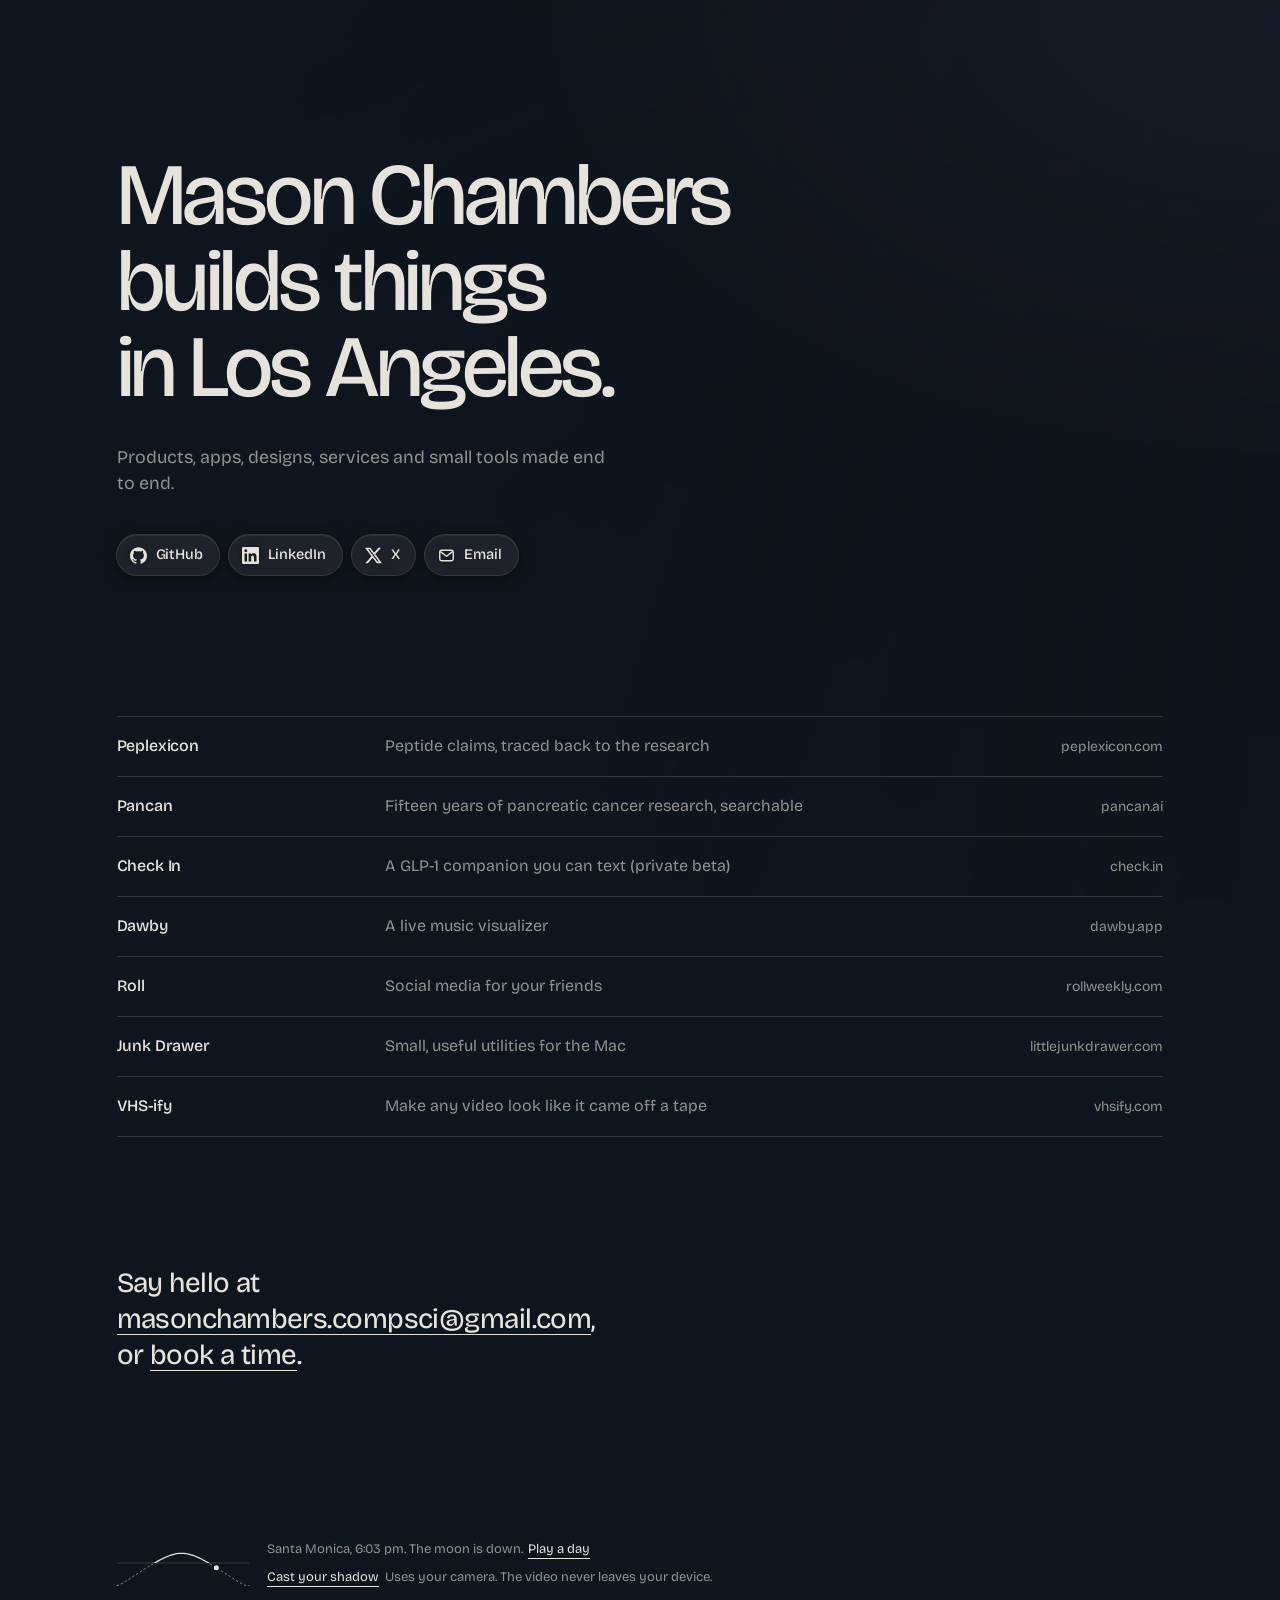
==== commit dc07064d: "Tilt rain: visible tap-to-enable pill on iPhone, never ask outside a tap, tilting wakes beads, ?tilt" ====
--- a/index.html
+++ b/index.html
@@ -226,6 +226,8 @@
 canvas.rain{display:none}
 /* Rain sits on the glass, in front of everything */
 .tiltline{display:block;margin-top:9px}.tiltline button{margin-left:0}
+.tiltpill{position:fixed;left:50%;bottom:max(18px,env(safe-area-inset-bottom));transform:translateX(-50%);z-index:5;font:inherit;font-size:14px;font-weight:500;color:var(--ink);background:var(--chip);border:0;border-radius:999px;padding:11px 18px;white-space:nowrap;box-shadow:0 0 0 1px var(--rule),0 6px 22px rgba(0,0,0,.16);cursor:pointer}
+.tiltpill[hidden]{display:none}
 canvas.glass{position:fixed;inset:0;width:100%;height:100%;z-index:4;pointer-events:none;opacity:0;transition:opacity 2s ease}
 @keyframes sway{0%{transform:rotate(calc(-.9deg*var(--sw,1))) translate3d(0,0,0)}55%{transform:rotate(calc(.5deg*var(--sw,1))) translate3d(-.4%,.3%,0)}100%{transform:rotate(calc(1.1deg*var(--sw,1))) translate3d(.2%,-.2%,0)}}
 main{position:relative;z-index:1}
@@ -468,21 +470,30 @@
     function onTilt(e){
       if(e.beta==null||e.gamma==null) return;
       var b=e.beta*D2R, g=e.gamma*D2R, x=Math.sin(g)*Math.cos(b), y=Math.sin(b), a=((screen.orientation&&screen.orientation.angle)||window.orientation||0)*D2R;
-      TX=x*Math.cos(a)+y*Math.sin(a); TY=-x*Math.sin(a)+y*Math.cos(a);
+      TX=x*Math.cos(a)+y*Math.sin(a); TY=-x*Math.sin(a)+y*Math.cos(a); seen++;
+      if(dbg)dbg.textContent='tilt on  events '+seen+'\nbeta '+e.beta.toFixed(0)+'  gamma '+e.gamma.toFixed(0)+'  screen '+(a/D2R).toFixed(0)+'\ndown x '+TX.toFixed(2)+'  y '+TY.toFixed(2)+'\ndrops '+drops.length+'  rain '+k;
     }
     function listen(){if(!tiltOn){tiltOn=1;addEventListener('deviceorientation',onTilt)}}
     var touch=matchMedia('(hover: none) and (pointer: coarse)').matches&&'DeviceOrientationEvent' in window;
     var ask=touch&&typeof DeviceOrientationEvent.requestPermission==='function', tiltline=null;
-    if(ask){ /* iPhones only share motion after a tap, so the offer appears in the footer while it rains */
+    var ios=/iP(hone|ad|od)/.test(navigator.userAgent)||(navigator.platform==='MacIntel'&&navigator.maxTouchPoints>1), pill=null, dbg=/[?&]tilt=debug/.test(location.search)?document.createElement('pre'):null, seen=0;
+    if(dbg){dbg.style.cssText='position:fixed;left:8px;top:8px;z-index:9;margin:0;padding:6px 8px;font:11px/1.35 ui-monospace,monospace;background:#000c;color:#fff;border-radius:6px;pointer-events:none';dbg.textContent='tilt: waiting';document.body.appendChild(dbg)}
+    function granted(){listen();if(tiltline)tiltline.hidden=true;if(pill){pill.remove();pill=null}}
+    function request(){
+      if(dbg)dbg.textContent='tilt: asking';
+      try{DeviceOrientationEvent.requestPermission().then(function(r){if(dbg)dbg.textContent='tilt: '+r;if(r!=='denied')granted();else{if(pill){pill.remove();pill=null}if(tiltline)tiltline.textContent='Motion access is off for this site, so the rain falls straight down.'}})
+        .catch(function(e){if(dbg)dbg.textContent='tilt error: '+e})}catch(e){if(dbg)dbg.textContent='tilt error: '+e}
+    }
+    if(ask){ /* iPhones only share motion after a tap, so the offer appears on screen and in the footer while it rains */
       tiltline=document.createElement('span');tiltline.className='tiltline';tiltline.hidden=true;
       tiltline.innerHTML='<button type="button">Tilt your phone to steer the rain</button>';
       document.querySelector('footer p').appendChild(tiltline);
-      tiltline.firstChild.addEventListener('click',function(){
-        DeviceOrientationEvent.requestPermission().then(function(r){if(r==='granted'){listen();tiltline.hidden=true}else{tiltline.textContent='Motion access was declined, so the rain falls straight down.'}})
-          .catch(function(){tiltline.textContent='Tilt isn\u2019t available in this browser.'})});
+      tiltline.firstChild.addEventListener('click',request);
+      if(ios){pill=document.createElement('button');pill.type='button';pill.className='tiltpill';pill.hidden=true;pill.textContent='Tap, then tilt to steer the rain';pill.addEventListener('click',request);document.body.appendChild(pill)}
     }
     function step(dt){
       var area=W*H/1e6, i, j, d, o, q, ez=1-Math.exp(-dt*7);
+      var jolt=Math.min(1,Math.sqrt((TX-GX)*(TX-GX)+(TY-GY)*(TY-GY))*2.5);
       GX+=(TX-GX)*ez; GY+=(TY-GY)*ez; gm=Math.min(1,Math.sqrt(GX*GX+GY*GY)); if(gm>.03){ux=GX/gm;uy=GY/gm} if(gm<.12)gm=0;
       var pxp=uy, pyp=-ux;
       if(k>0){
@@ -507,7 +518,7 @@
         }else if(!d.mv){
           d.tr-=dt*.035;
           if(d.tr>3.2){var sg=(d.tr-3.2)*.5*dt*gm; d.x+=ux*sg; d.y+=uy*sg}          /* a heavy bead sags before it lets go */
-          if(d.tr>3.9&&Math.random()<dt*(d.tr-3.7)*.5*gm) d.mv=1;
+          if(d.tr>3.9-1.5*jolt&&Math.random()<dt*((d.tr-3.7)*.5*gm+jolt*2.2)) d.mv=1;
         }else{
           /* stick-slip: friction at the contact line holds the drop until its weight wins, so it runs in slow surges and pauses */
           d.ph+=dt;
@@ -551,14 +562,14 @@
       if(on||document.hidden) return;
       if(!W){initGL();if(!gl){cv.style.display='none';return}size()}
       on=1;idle=0;
-      if(touch&&!tiltOn){ /* Android shares motion freely; an iPhone refuses until the footer button is tapped */
-        if(!ask) listen(); else try{DeviceOrientationEvent.requestPermission().then(function(r){if(r==='granted'){listen();if(tiltline)tiltline.hidden=true}}).catch(function(){})}catch(e){}}
+      if(touch&&!tiltOn){ /* Android shares motion freely; an iPhone must be asked from a tap, never before */
+        if(!ask) listen(); else if(!ios) request()}
       if(reduce){for(var i=0;i<240;i++)step(.05);draw();on=0;return}
       last=performance.now();requestAnimationFrame(frame);
     }
     addEventListener('resize',function(){if(W){size();if(reduce&&k)start()}});
     document.addEventListener('visibilitychange',function(){if(document.hidden)on=0;else if(k)start()});
-    return {set:function(v,w){v=Math.round(v*20)/20;wind=w||0;if(v===k)return;k=v;cv.style.opacity=k?1:0;if(tiltline&&!tiltOn)tiltline.hidden=!k;if(k){idle=0;start()}}};
+    return {set:function(v,w){v=Math.round(v*20)/20;wind=w||0;if(v===k)return;k=v;cv.style.opacity=k?1:0;if(tiltline&&!tiltOn)tiltline.hidden=!k;if(pill)pill.hidden=!k;if(k){idle=0;start()}}};
   })();
 
   var playing=0, scrubbing=0, raf;
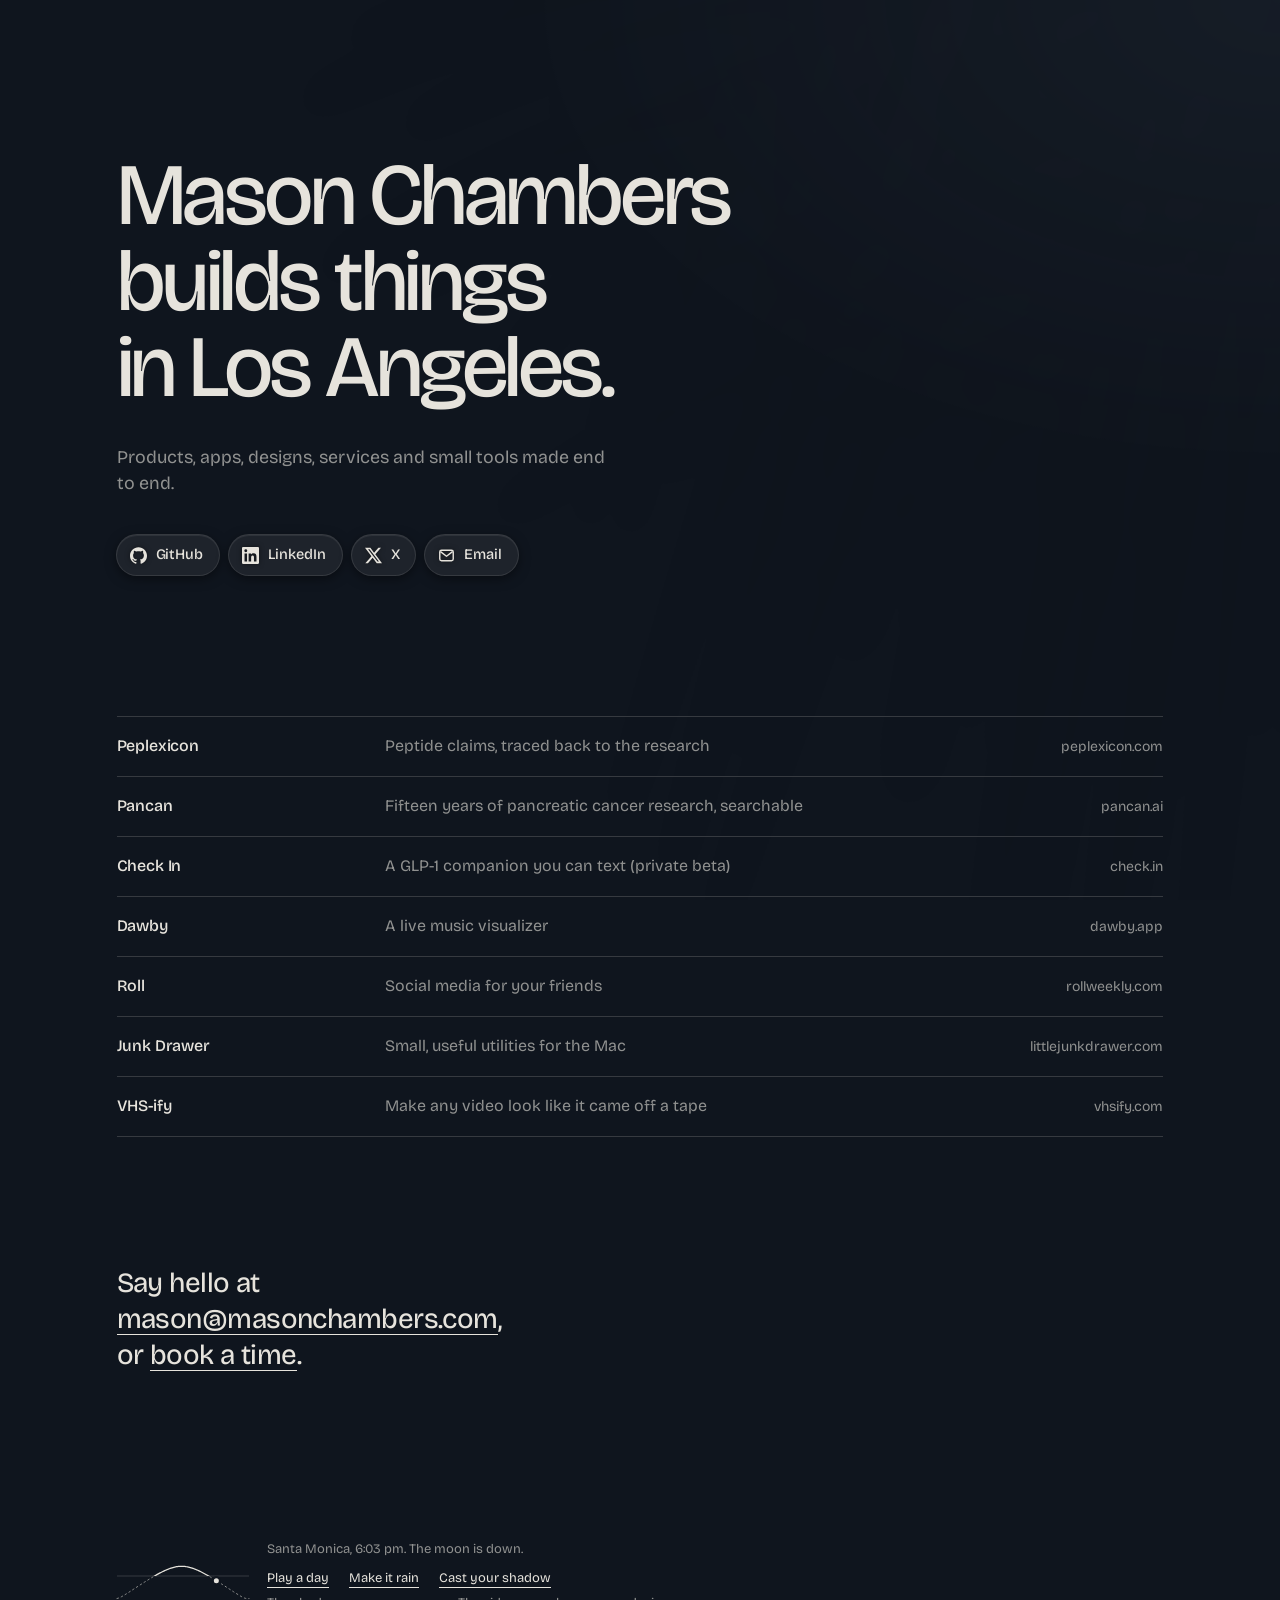
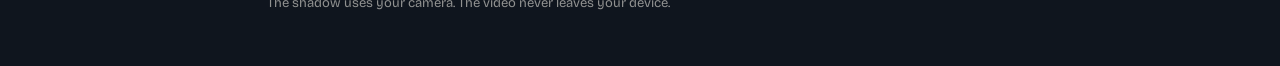
==== commit 14ce6fca: "Make it rain toggle in the footer controls; contact email to mason@masonchambers.com Visitors can tu" ====
--- a/index.html
+++ b/index.html
@@ -22,7 +22,7 @@
 <link rel="manifest" href="/assets/icons/site.webmanifest">
 <link rel="preload" href="/assets/fonts/bricolage.woff2" as="font" type="font/woff2" crossorigin>
 <script type="application/ld+json">
-{"@context":"https://schema.org","@type":"Person","name":"Mason Chambers","email":"mailto:masonchambers.compsci@gmail.com","url":"https://masonchambers.com","address":{"@type":"PostalAddress","addressLocality":"Los Angeles","addressRegion":"CA"},"sameAs":["https://github.com/chambersmason","https://www.linkedin.com/in/mason-chambers/","https://x.com/mason_compsci","https://www.mase-services.com"]}
+{"@context":"https://schema.org","@type":"Person","name":"Mason Chambers","email":"mailto:mason@masonchambers.com","url":"https://masonchambers.com","address":{"@type":"PostalAddress","addressLocality":"Los Angeles","addressRegion":"CA"},"sameAs":["https://github.com/chambersmason","https://www.linkedin.com/in/mason-chambers/","https://x.com/mason_compsci","https://www.mase-services.com"]}
 </script>
 <script>
 /* The page is lit by the real sky over Santa Monica: sun, moon, cloud, wind, fog and rain. Runs before first paint. */
@@ -207,6 +207,10 @@
 footer button{font:inherit;color:var(--ink);background:none;border:0;padding:0;margin-left:2px;cursor:pointer;
   background-image:linear-gradient(currentColor,currentColor);background-size:100% 1px;background-repeat:no-repeat;background-position:0 100%}
 footer button:hover{opacity:.62}
+/* The page's controls, in one quiet row under the sky line */
+.controls{display:flex;flex-wrap:wrap;gap:6px 20px;margin-top:10px}
+.controls button{margin-left:0}
+.controls[hidden],.controls button[hidden]{display:none}
 .tnum{font-variant-numeric:tabular-nums}
 
 /* Light: palm shadows and window glow cast over the page by the real sun */
@@ -261,7 +265,7 @@
     <li><a href="https://github.com/chambersmason"><svg viewBox="0 0 24 24" aria-hidden="true"><path fill="currentColor" d="M12 .297c-6.63 0-12 5.373-12 12 0 5.303 3.438 9.8 8.205 11.385.6.113.82-.258.82-.577 0-.285-.01-1.04-.015-2.04-3.338.724-4.042-1.61-4.042-1.61C4.422 18.07 3.633 17.7 3.633 17.7c-1.087-.744.084-.729.084-.729 1.205.084 1.838 1.236 1.838 1.236 1.07 1.835 2.809 1.305 3.495.998.108-.776.417-1.305.76-1.605-2.665-.3-5.466-1.332-5.466-5.93 0-1.31.465-2.38 1.235-3.22-.135-.303-.54-1.523.105-3.176 0 0 1.005-.322 3.3 1.23.96-.267 1.98-.399 3-.405 1.02.006 2.04.138 3 .405 2.28-1.552 3.285-1.23 3.285-1.23.645 1.653.24 2.873.12 3.176.765.84 1.23 1.91 1.23 3.22 0 4.61-2.805 5.625-5.475 5.92.42.36.81 1.096.81 2.22 0 1.606-.015 2.896-.015 3.286 0 .315.21.69.825.57C20.565 22.092 24 17.592 24 12.297c0-6.627-5.373-12-12-12"/></svg>GitHub</a></li>
     <li><a href="https://www.linkedin.com/in/mason-chambers/"><svg viewBox="0 0 24 24" aria-hidden="true"><path fill="currentColor" d="M20.447 20.452h-3.554v-5.569c0-1.328-.027-3.037-1.852-3.037-1.853 0-2.136 1.445-2.136 2.939v5.667H9.351V9h3.414v1.561h.046c.477-.9 1.637-1.85 3.37-1.85 3.601 0 4.267 2.37 4.267 5.455v6.286zM5.337 7.433a2.064 2.064 0 1 1 0-4.128 2.064 2.064 0 0 1 0 4.128zM7.119 20.452H3.555V9h3.564v11.452zM22.225 0H1.771C.792 0 0 .774 0 1.729v20.542C0 23.227.792 24 1.771 24h20.451C23.2 24 24 23.227 24 22.271V1.729C24 .774 23.2 0 22.222 0h.003z"/></svg>LinkedIn</a></li>
     <li><a href="https://x.com/mason_compsci"><svg viewBox="0 0 24 24" aria-hidden="true"><path fill="currentColor" d="M18.901 1.153h3.68l-8.04 9.19L24 22.846h-7.406l-5.8-7.584-6.638 7.584H.474l8.6-9.83L0 1.154h7.594l5.243 6.932ZM17.61 20.644h2.039L6.486 3.24H4.298Z"/></svg>X</a></li>
-    <li><a href="mailto:masonchambers.compsci@gmail.com"><svg viewBox="0 0 24 24" aria-hidden="true"><rect x="2.5" y="4.5" width="19" height="15" rx="2.5" fill="none" stroke="currentColor" stroke-width="2"/><path d="M3.5 6.5 12 13l8.5-6.5" fill="none" stroke="currentColor" stroke-width="2" stroke-linejoin="round"/></svg>Email</a></li>
+    <li><a href="mailto:mason@masonchambers.com"><svg viewBox="0 0 24 24" aria-hidden="true"><rect x="2.5" y="4.5" width="19" height="15" rx="2.5" fill="none" stroke="currentColor" stroke-width="2"/><path d="M3.5 6.5 12 13l8.5-6.5" fill="none" stroke="currentColor" stroke-width="2" stroke-linejoin="round"/></svg>Email</a></li>
   </ul>
 
   <ul class="work">
@@ -275,7 +279,7 @@
   </ul>
 
   <section class="contact">
-    <p>Say hello at <a href="mailto:masonchambers.compsci@gmail.com">masonchambers.compsci@gmail.com</a>, or <a href="https://cal.com/masonchambers">book a time</a>.</p>
+    <p>Say hello at <a href="mailto:mason@masonchambers.com">mason@masonchambers.com</a>, or <a href="https://cal.com/masonchambers">book a time</a>.</p>
   </section>
 
   <footer>
@@ -289,7 +293,7 @@
       <path id="arcB" fill="none" stroke="var(--mute)" stroke-width="1" stroke-linecap="round" stroke-dasharray="1.5 3" clip-path="url(#below)"/>
       <circle id="dot" r="3.5" fill="var(--ink)" stroke="var(--bg)" stroke-width="2"/>
     </svg>
-    <p><span id="sunline">The light on this page is the real sky over Santa Monica.</span> <button class="play" type="button">Play a day</button><span id="tonight" hidden></span></p>
+    <p><span id="sunline">The light on this page is the real sky over Santa Monica.</span><span id="tonight" hidden></span><span class="controls"><button class="play" type="button">Play a day</button><button class="rainbtn" type="button" aria-pressed="false">Make it rain</button></span></p>
   </footer>
 </main>
 
@@ -396,8 +400,12 @@
   }
   var lastTxt='', lastFc='';
   function fast(on){window.__fast=on;document.documentElement.classList.toggle('fast',!!on)}
+  /* Make it rain: the visitor can ask for rain whatever Santa Monica is doing. Light cloud comes with it, so the palms still cast a shadow.
+     The sky line keeps reporting the real weather. Remembered for this visit only. */
+  var forced=false; try{forced=sessionStorage.getItem('mc_rain')==='1'}catch(e){}
+  function wet(w){var b=w||sun.CLEAR;return {low:Math.max(b.low,.3),mid:b.mid,high:b.high,wind:b.wind,gust:b.gust,rain:Math.max(b.rain,3.2),vis:b.vis,score:b.score}}
   function render(t){
-    var w=weatherAt(t), r=sun.apply(t,w||undefined);
+    var w=weatherAt(t), r=sun.apply(t,forced?wet(w):(w||undefined));
     place(t); var tw=window.__fast?Math.round(t/6e5)*6e5:t, txt=words(tw,r,w); if(txt!==lastTxt){lastTxt=txt;line.innerHTML=txt}
     forecast(t); rain.set(r.sky.rain,r.sky.wind>12?1:r.sky.wind/12);
     return r;
@@ -569,8 +577,16 @@
     }
     addEventListener('resize',function(){if(W){size();if(reduce&&k)start()}});
     document.addEventListener('visibilitychange',function(){if(document.hidden)on=0;else if(k)start()});
-    return {set:function(v,w){v=Math.round(v*20)/20;wind=w||0;if(v===k)return;k=v;cv.style.opacity=k?1:0;if(tiltline&&!tiltOn)tiltline.hidden=!k;if(pill)pill.hidden=!k;if(k){idle=0;start()}}};
+    return {ok:(function(){try{return !!document.createElement('canvas').getContext('webgl')}catch(e){return false}})(),set:function(v,w){v=Math.round(v*20)/20;wind=w||0;if(v===k)return;k=v;cv.style.opacity=k?1:0;if(tiltline&&!tiltOn)tiltline.hidden=!k;if(pill)pill.hidden=!k;if(k){idle=0;start()}}};
   })();
+
+  var rainBtn=document.querySelector('.rainbtn');
+  function rainLabel(){rainBtn.textContent=forced?'Stop the rain':'Make it rain';rainBtn.setAttribute('aria-pressed',forced?'true':'false')}
+  if(!rain.ok){rainBtn.hidden=true;forced=false} else rainLabel();
+  rainBtn.addEventListener('click',function(){
+    forced=!forced; try{sessionStorage.setItem('mc_rain',forced?'1':'0')}catch(e){}
+    rainLabel(); if(!playing&&!scrubbing) now();
+  });
 
   var playing=0, scrubbing=0, raf;
   function now(){render(frozen||Date.now())}
@@ -634,9 +650,7 @@
 .self.far{filter:blur(calc(9px + var(--sh-b,4px)*2.1));-webkit-mask-image:linear-gradient(to top,transparent 22%,#000 66%);mask-image:linear-gradient(to top,transparent 22%,#000 66%)}
 /* At night a shadow needs light to fall out of: a faint wash of moonlight comes up behind it while someone is casting one. */
 .wash{position:absolute;inset:0;pointer-events:none;opacity:0;mix-blend-mode:screen;transition:opacity 1.6s ease;background:radial-gradient(130% 100% at 72% 0%,#A9BBD8,#6F82A6 55%,transparent 115%)}
-.castline{display:block;margin-top:9px}
-.castline button{margin-left:0}
-.castline .note{margin-left:6px}
+.castnote{display:block;margin-top:6px}
 </style>
 <script>
 (function(){
@@ -687,17 +701,16 @@
     document.addEventListener('mouseleave',function(){shown=0;paint()})}
 
   /* Camera shadow, only after the visitor asks. Frames are segmented on the device and never stored or sent anywhere. */
-  var line=document.createElement('span'); line.className='castline';
-  line.innerHTML='<button type="button" class="castbtn">Cast your shadow</button><span class="note">Uses your camera. The video never leaves your device.</span>';
-  document.querySelector('footer p').appendChild(line);
-  var btn=line.querySelector('.castbtn'), note=line.querySelector('.note');
+  var controls=document.querySelector('footer .controls'), btn=document.createElement('button'), note=document.createElement('span');
+  btn.type='button'; btn.className='castbtn'; btn.textContent='Cast your shadow'; controls.appendChild(btn);
+  note.className='castnote'; note.textContent='The shadow uses your camera. The video never leaves your device.'; controls.after(note);
   var video=null, stream=null, seg=null, loop=0, busy=0, cx=null, cx2=null, img=null, flip=null, soft=null, was=null, stir=0, stirT=0;
   function say(t){note.textContent=t}
   function stop(msg){
     cam=0; cancelAnimationFrame(loop); loop=0; busy=0; stir=stirT=0; fronds.style.removeProperty('--sw');
     if(stream){stream.getTracks().forEach(function(t){t.stop()});stream=null}
     if(video){video.srcObject=null}
-    btn.textContent='Cast your shadow'; btn.disabled=false; say(msg||'Uses your camera. The video never leaves your device.'); paint();
+    btn.textContent='Cast your shadow'; btn.disabled=false; say(msg||'The shadow uses your camera. The video never leaves your device.'); paint();
   }
   function draw(f,w,h){
     var n=w*h, i, j;
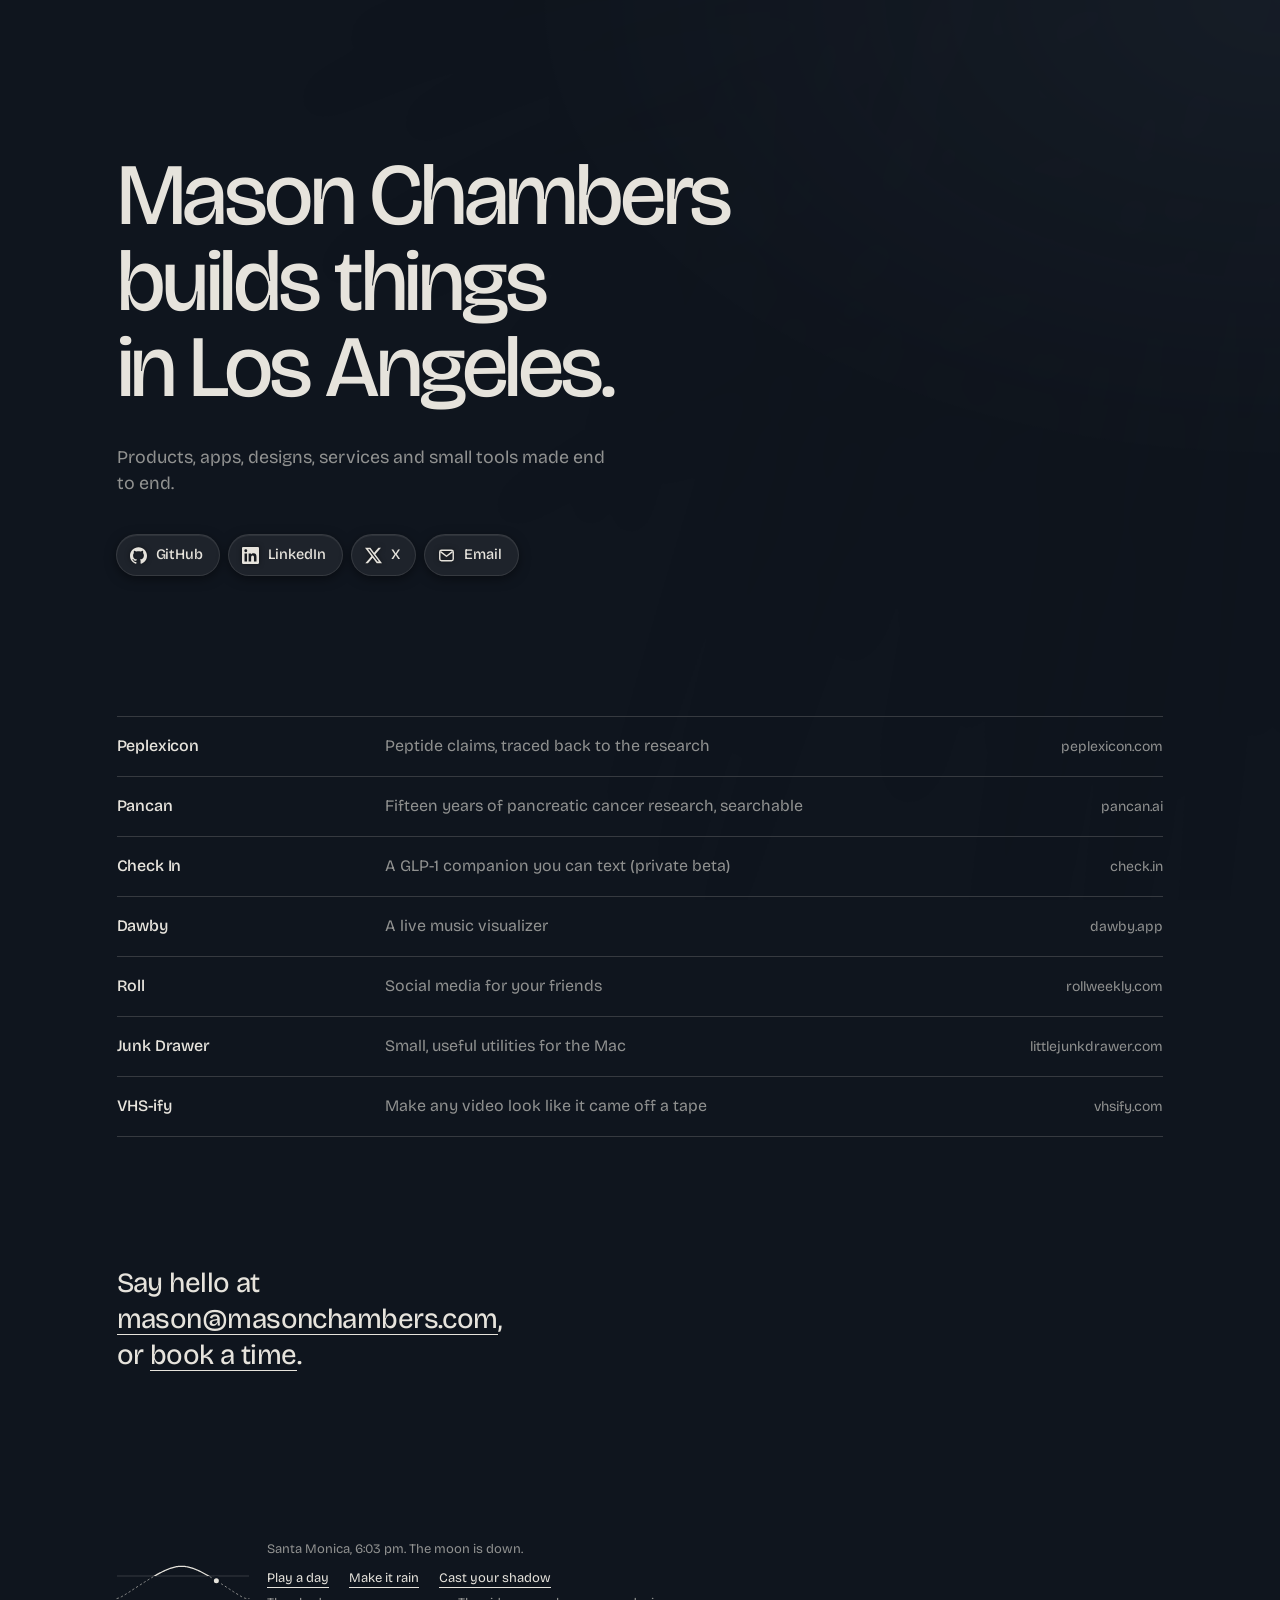
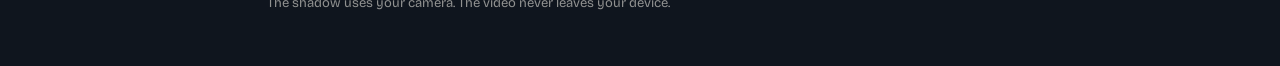
==== commit 7ad89a1f: "Light the homepage with each visitor's own sky The worker reads Cloudflare's city-level location for" ====
--- a/index.html
+++ b/index.html
@@ -25,9 +25,14 @@
 {"@context":"https://schema.org","@type":"Person","name":"Mason Chambers","email":"mailto:mason@masonchambers.com","url":"https://masonchambers.com","address":{"@type":"PostalAddress","addressLocality":"Los Angeles","addressRegion":"CA"},"sameAs":["https://github.com/chambersmason","https://www.linkedin.com/in/mason-chambers/","https://x.com/mason_compsci","https://www.mase-services.com"]}
 </script>
 <script>
-/* The page is lit by the real sky over Santa Monica: sun, moon, cloud, wind, fog and rain. Runs before first paint. */
+/* The page is lit by the real sky where the visitor is: sun, moon, cloud, wind, fog and rain. Runs before first paint.
+   The server puts the visitor's rough, city-level place in window.__place; without one it is Mason's sky over Santa Monica. */
 (function(){
-  var LAT=34.0195, LON=-118.4912, R=Math.PI/180;
+  var P=window.__place, HOME={lat:34.0195,lon:-118.4912,name:'Santa Monica',tz:'America/Los_Angeles',local:false};
+  if(!P||typeof P.lat!=='number'||typeof P.lon!=='number') P=HOME;
+  try{new Intl.DateTimeFormat('en-US',{timeZone:P.tz})}catch(e){P.tz=HOME.tz}
+  window.__place=P;
+  var LAT=P.lat, LON=P.lon, R=Math.PI/180;
   function eq(lon,lat,d){ /* ecliptic -> altitude/azimuth for the observer */
     var e=(23.439-3.6e-7*d)*R;
     var ra=Math.atan2(Math.sin(lon)*Math.cos(e)-Math.tan(lat)*Math.sin(e),Math.cos(lon));
@@ -141,7 +146,7 @@
     return {alt:a,az:pos.az,moon:mn,sky:k,dark:p.dark};
   }
   /* Start from the last sky this browser saw, so the first paint is already weathered. */
-  try{var c=JSON.parse(localStorage.getItem('mc_sky')||'null');if(c&&c.at&&Date.now()-c.at<36e5&&c.now)window.__w=c.now}catch(e){}
+  try{var c=JSON.parse(localStorage.getItem('mc_sky')||'null');if(c&&c.at&&Date.now()-c.at<36e5&&c.now&&c.place===LAT+','+LON)window.__w=c.now}catch(e){}
   window.__sun={altitude:altitude,position:position,moon:moon,apply:apply,CLEAR:CLEAR};
   apply(Date.now());
 })();
@@ -293,7 +298,7 @@
       <path id="arcB" fill="none" stroke="var(--mute)" stroke-width="1" stroke-linecap="round" stroke-dasharray="1.5 3" clip-path="url(#below)"/>
       <circle id="dot" r="3.5" fill="var(--ink)" stroke="var(--bg)" stroke-width="2"/>
     </svg>
-    <p><span id="sunline">The light on this page is the real sky over Santa Monica.</span><span id="tonight" hidden></span><span class="controls"><button class="play" type="button">Play a day</button><button class="rainbtn" type="button" aria-pressed="false">Make it rain</button></span></p>
+    <p><span id="sunline">The light on this page is the real sky.</span><span id="tonight" hidden></span><span class="controls"><button class="play" type="button">Play a day</button><button class="rainbtn" type="button" aria-pressed="false">Make it rain</button></span></p>
   </footer>
 </main>
 
@@ -335,7 +340,7 @@
   var svg=document.getElementById('skyarc'), arcA=document.getElementById('arcA'), arcB=document.getElementById('arcB'), dot=document.getElementById('dot');
   var line=document.getElementById('sunline'), tonight=document.getElementById('tonight'), btn=document.querySelector('.play');
   var reduce=matchMedia('(prefers-reduced-motion: reduce)').matches;
-  var tz='America/Los_Angeles';
+  var here=window.__place, tz=here.tz;
   var clock=new Intl.DateTimeFormat('en-US',{timeZone:tz,hour:'numeric',minute:'2-digit'});
   var parts=new Intl.DateTimeFormat('en-US',{timeZone:tz,year:'numeric',month:'numeric',day:'numeric',hour:'numeric',minute:'numeric',second:'numeric',hourCycle:'h23'});
   function hm(t){return clock.format(new Date(t)).replace(' AM',' am').replace(' PM',' pm')}
@@ -352,7 +357,7 @@
   arcA.setAttribute('d',d);arcB.setAttribute('d',d);
   function place(t){var p=pt(t);dot.setAttribute('cx',p[0].toFixed(2));dot.setAttribute('cy',p[1].toFixed(2))}
 
-  /* ---- the real sky: /sky.json is Santa Monica's current weather, today's hours and a sunset forecast ---- */
+  /* ---- the real sky: /sky.json?p=local is the weather where the visitor is (or Santa Monica), today's hours and a sunset forecast ---- */
   var data=null, override=null, frozen=null;
   function obj(a){return {low:a[0],mid:a[1],high:a[2],wind:a[3],gust:a[4],rain:a[5],vis:a[6]}}
   function nextSunset(t){
@@ -379,6 +384,7 @@
     var m=Math.round(w.wind), b=m<3?'still air':m<9?m+' mph breeze':m<18?m+' mph wind':'gusty, '+m+' mph';
     return c+', '+b+'. ';
   }
+  function esc(x){return String(x).replace(/[&<>"]/g,function(c){return {'&':'&amp;','<':'&lt;','>':'&gt;','"':'&quot;'}[c]})}
   function words(t,r,w){
     var a=r.alt, n=Math.abs(Math.round(a)), up=sun.altitude(t+6e5)>a, s;
     if(a>=1.5) s='The sun is '+n+'° up and '+(up?'rising':'setting')+'.';
@@ -386,7 +392,7 @@
     else if(a>-6) s='The sun is just below the horizon.';
     else if(r.moon.alt>2) s='Moonlight from a '+(r.moon.lit>.97?'full':r.moon.lit<.03?'new':(r.moon.waxing?'waxing':'waning'))+' moon, '+Math.round(r.moon.lit*100)+'% lit.';
     else s='The moon is down.';
-    return 'Santa Monica, <span class="tnum">'+hm(t)+'</span>. '+(w?conditions(w):'')+s;
+    return (here.local?'Your sky in ':'')+esc(here.name)+', <span class="tnum">'+hm(t)+'</span>. '+(w?conditions(w):'')+s;
   }
   var RAMP=[[7.5,'#FF6A45,#FF9A62,#D9799B,#6C6FA3'],[5.5,'#FF8E5A,#FFB57E,#E2A0A8,#8C93B5'],[3.5,'#F4B98A,#F3D2B0,#D9CFD2,#A9B4C6'],[2,'#D8C2A8,#D5CEC6,#BFC3C8,#A3ABB5'],[-1,'#B7BABD,#AEB2B6,#9EA3A9,#8E949B']];
   function forecast(t){
@@ -400,7 +406,7 @@
   }
   var lastTxt='', lastFc='';
   function fast(on){window.__fast=on;document.documentElement.classList.toggle('fast',!!on)}
-  /* Make it rain: the visitor can ask for rain whatever Santa Monica is doing. Light cloud comes with it, so the palms still cast a shadow.
+  /* Make it rain: the visitor can ask for rain whatever the real sky is doing. Light cloud comes with it, so the palms still cast a shadow.
      The sky line keeps reporting the real weather. Remembered for this visit only. */
   var forced=false; try{forced=sessionStorage.getItem('mc_rain')==='1'}catch(e){}
   function wet(w){var b=w||sun.CLEAR;return {low:Math.max(b.low,.3),mid:b.mid,high:b.high,wind:b.wind,gust:b.gust,rain:Math.max(b.rain,3.2),vis:b.vis,score:b.score}}
@@ -593,10 +599,10 @@
   now(); setInterval(function(){if(!playing&&!scrubbing)now()},30000);
 
   function load(){
-    fetch('/sky.json').then(function(r){return r.ok?r.json():null}).then(function(j){
+    fetch('/sky.json?p=local').then(function(r){return r.ok?r.json():null}).then(function(j){
       if(!j||!j.ok||!j.now) return;
       data=j;
-      try{var w=weatherAt(Date.now());localStorage.setItem('mc_sky',JSON.stringify({at:Date.now(),now:w}))}catch(e){}
+      try{var w=weatherAt(Date.now());localStorage.setItem('mc_sky',JSON.stringify({at:Date.now(),now:w,place:here.lat+','+here.lon}))}catch(e){}
       if(!playing&&!scrubbing) now();
     }).catch(function(){});
   }
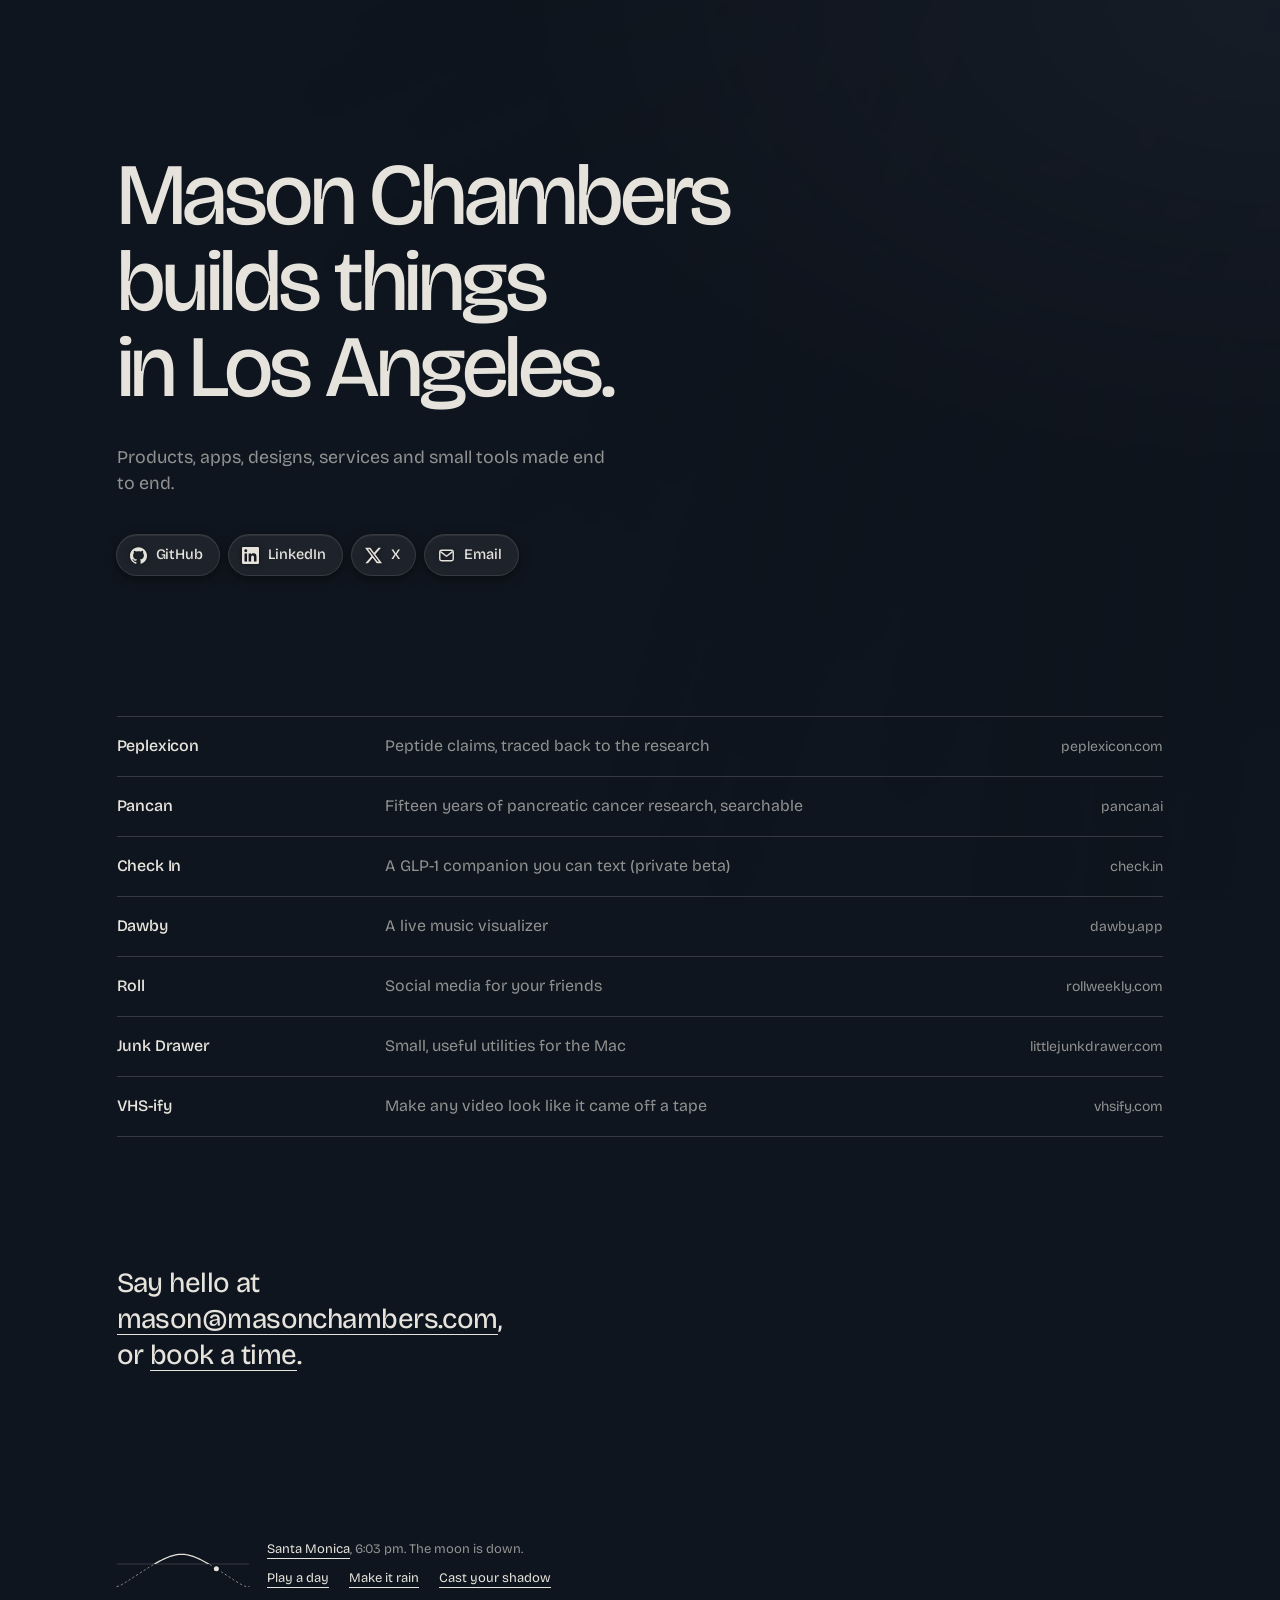
==== commit 3952167c: "Let visitors pick the city the sky follows, and make every sky change glide The city in the footer's" ====
--- a/index.html
+++ b/index.html
@@ -28,10 +28,16 @@
 /* The page is lit by the real sky where the visitor is: sun, moon, cloud, wind, fog and rain. Runs before first paint.
    The server puts the visitor's rough, city-level place in window.__place; without one it is Mason's sky over Santa Monica. */
 (function(){
-  var P=window.__place, HOME={lat:34.0195,lon:-118.4912,name:'Santa Monica',tz:'America/Los_Angeles',local:false};
-  if(!P||typeof P.lat!=='number'||typeof P.lon!=='number') P=HOME;
-  try{new Intl.DateTimeFormat('en-US',{timeZone:P.tz})}catch(e){P.tz=HOME.tz}
-  window.__place=P;
+  var HOME={lat:34.0195,lon:-118.4912,name:'Santa Monica',tz:'America/Los_Angeles',local:false};
+  function valid(p){
+    if(!p||typeof p.lat!=='number'||typeof p.lon!=='number'||!isFinite(p.lat)||!isFinite(p.lon)||Math.abs(p.lat)>90||Math.abs(p.lon)>180) return null;
+    try{new Intl.DateTimeFormat('en-US',{timeZone:p.tz})}catch(e){p.tz=HOME.tz}
+    p.name=String(p.name||'').slice(0,40)||'this city'; return p;
+  }
+  /* A city the visitor picked on this device wins over the one the server detected. */
+  var D=valid(window.__place)||HOME, C=null;
+  try{C=valid(JSON.parse(localStorage.getItem('mc_place')||'null'));if(C){C.chosen=true;C.local=false}}catch(e){C=null}
+  var P=C||D; window.__detected=D; window.__place=P;
   var LAT=P.lat, LON=P.lon, R=Math.PI/180;
   function eq(lon,lat,d){ /* ecliptic -> altitude/azimuth for the observer */
     var e=(23.439-3.6e-7*d)*R;
@@ -62,8 +68,12 @@
   function ease(x){x=Math.max(0,Math.min(1,x));return x*x*(3-2*x)}
   function clamp(x){return Math.max(0,Math.min(1,x))}
   function pair(a,b,t){return [mix(a[0],b[0],t),mix(a[1],b[1],t)]}
+  function lum(h){var c=hex(h);return (.2126*c[0]+.7152*c[1]+.0722*c[2])/255}
+  var DUSK=pair(S.dusk,S.gold,ease(.2));                               /* the paper at -4°, where twilight starts to take it */
   function palette(a){
-    if(a<-6) return {c:pair(S.blue,S.night,ease((-6-a)/10)),dark:true};
+    if(a<-8) return {c:pair(S.blue,S.night,ease((-8-a)/8)),dark:true};
+    /* Civil twilight: the paper darkens through dusk into blue, and the ink turns over where the paper does. */
+    if(a<-4){var bg=mix(DUSK[0],S.blue[0],ease((-4-a)/4)), d=lum(bg)<.42;return {c:[bg,d?S.blue[1]:DUSK[1]],dark:d}}
     if(a<4)  return {c:pair(S.dusk,S.gold,ease((a+6)/10)),dark:false};
     return {c:pair(S.gold,S.day,ease((a-4)/22)),dark:false};
   }
@@ -126,9 +136,11 @@
     s.setProperty('--rain-o',(k.rain?(dark?.55:.38)*(.5+.5*k.rain):0).toFixed(3));
     s.setProperty('--rain-m',dark?'screen':'multiply'); s.setProperty('--rain-c',dark?'#AEBBD0':'#4A4E55');
   }
-  function apply(t,w){
+  function apply(t,w){return paint(position(t),moon(t),w)}
+  /* Light the page for a sun and moon wherever they are: the real ones now, or ones in between while the sky travels. */
+  function paint(pos,mn,w){
     w=w||window.__w||CLEAR;
-    var pos=position(t), mn=moon(t), a=pos.alt, p=palette(a), bg=p.c[0], ink=p.c[1], k=sky(w), root=document.documentElement.style, s=put(root);
+    var a=pos.alt, p=palette(a), bg=p.c[0], ink=p.c[1], k=sky(w), root=document.documentElement.style, s=put(root);
     light(pos,mn,k,s); air(k,p.dark,s);
     if(!p.dark){
       /* Cloud flattens and cools the paper; fog lifts it; a vivid forecast warms the last light. */
@@ -143,11 +155,15 @@
     s.setProperty('--chip',p.dark?mix(bg,ink,.07):mix(bg,'#FFFFFF',.55));
     if(seen.cs!==p.dark){seen.cs=p.dark;root.colorScheme=p.dark?'dark':'light'}
     if(!window.__fast){var m=document.querySelector('meta[name=theme-color]'); if(m&&m.content!==bg) m.content=bg}
-    return {alt:a,az:pos.az,moon:mn,sky:k,dark:p.dark};
+    var r={alt:a,az:pos.az,moon:mn,sky:k,dark:p.dark};
+    if(window.__sun&&window.__sun.onpaint) window.__sun.onpaint(r);
+    return r;
   }
   /* Start from the last sky this browser saw, so the first paint is already weathered. */
   try{var c=JSON.parse(localStorage.getItem('mc_sky')||'null');if(c&&c.at&&Date.now()-c.at<36e5&&c.now&&c.place===LAT+','+LON)window.__w=c.now}catch(e){}
-  window.__sun={altitude:altitude,position:position,moon:moon,apply:apply,CLEAR:CLEAR};
+  /* Move the observer: every sun and moon position after this is for the new place. */
+  function setPlace(p){p=valid(p);if(!p)return null;LAT=p.lat;LON=p.lon;window.__place=p;return p}
+  window.__sun={altitude:altitude,position:position,moon:moon,apply:apply,paint:paint,sky:sky,CLEAR:CLEAR,setPlace:setPlace,HOME:HOME};
   apply(Date.now());
 })();
 </script>
@@ -217,6 +233,19 @@
 .controls button{margin-left:0}
 .controls[hidden],.controls button[hidden]{display:none}
 .tnum{font-variant-numeric:tabular-nums}
+/* The city in the sky line is the control. Tapped, it becomes a field in the same place; suggestions are plain lines beneath. */
+footer button.city{margin-left:0}
+footer button.city[hidden]{display:none}
+.cityfield{font:inherit;font-size:16px;line-height:1.15;color:var(--ink);background:transparent;border:0;border-bottom:1px solid var(--ink);border-radius:0;
+  padding:0;margin:0;width:9.5em;max-width:60vw;vertical-align:baseline;outline:0;-webkit-appearance:none;appearance:none}
+.cityfield::placeholder{color:var(--mute);opacity:1}
+.cityfield[hidden]{display:none}
+.picks{display:block;margin:7px 0 3px}.picks[hidden]{display:none}
+.pick{display:block;padding:2px 0;color:var(--mute);cursor:pointer;transition:color .15s ease}
+.pick[aria-selected="true"]{color:var(--ink)}.pick[aria-selected="true"] .rg{color:var(--mute)}
+.pick.none{cursor:default}
+@media (pointer:coarse){.pick{display:flex;align-items:center;min-height:44px;padding:0}}
+.where,#sunline>span{transition:opacity .28s cubic-bezier(.2,0,0,1)}
 
 /* Light: palm shadows and window glow cast over the page by the real sun */
 .light{position:fixed;inset:0;z-index:0;pointer-events:none;overflow:hidden;opacity:0;transition:opacity 2.2s ease}
@@ -250,6 +279,8 @@
 }
 /* While the sun is being dragged or a day is playing, nothing eases: every frame is already the right one */
 html.fast *{transition:none!important}
+/* While the sky travels, it is drawn frame by frame; nothing on the page should ease on top of it */
+html.gliding body,html.gliding .glow,html.gliding .shade,html.gliding .haze,html.gliding .links a{transition:none!important}
 @media (prefers-reduced-motion:reduce){*{transition:none!important}.play{display:none}.sway{animation:none}}
 </style>
 </head>
@@ -340,9 +371,14 @@
   var svg=document.getElementById('skyarc'), arcA=document.getElementById('arcA'), arcB=document.getElementById('arcB'), dot=document.getElementById('dot');
   var line=document.getElementById('sunline'), tonight=document.getElementById('tonight'), btn=document.querySelector('.play');
   var reduce=matchMedia('(prefers-reduced-motion: reduce)').matches;
-  var here=window.__place, tz=here.tz;
-  var clock=new Intl.DateTimeFormat('en-US',{timeZone:tz,hour:'numeric',minute:'2-digit'});
-  var parts=new Intl.DateTimeFormat('en-US',{timeZone:tz,year:'numeric',month:'numeric',day:'numeric',hour:'numeric',minute:'numeric',second:'numeric',hourCycle:'h23'});
+  /* Cubic Bézier easing, as in CSS. Each kind of change has its own curve and pace: light leads, then cloud, then rain. */
+  function bz(x1,y1,x2,y2){return function(x){
+    if(x<=0)return 0;if(x>=1)return 1;var t=x;
+    for(var i=0;i<8;i++){var u=1-t, f=3*x1*t*u*u+3*x2*t*t*u+t*t*t-x, d=3*x1*u*u+6*(x2-x1)*t*u+3*(1-x2)*t*t;
+      if(Math.abs(f)<1e-5)break;t=Math.max(0,Math.min(1,t-f/(d||1e-6)))}
+    var v=1-t;return 3*y1*t*v*v+3*y2*t*t*v+t*t*t}}
+  var CITY=bz(.65,0,.35,1), CLOUD=bz(.4,0,.2,1), REFRESH=bz(.37,0,.63,1), RAIN_IN=bz(.55,0,.8,.4), RAIN_OUT=bz(.2,.6,.3,1), RAIN_EASE=bz(.4,0,.2,1);
+  var here, tz, clock, parts, day0, arcY, drawnY=null, dotAt=[0,MID];
   function hm(t){return clock.format(new Date(t)).replace(' AM',' am').replace(' PM',' pm')}
 
   function offset(t){var p={};parts.formatToParts(new Date(t)).forEach(function(x){p[x.type]=+x.value});
@@ -350,12 +386,25 @@
   function startOfDay(t){var p={};parts.formatToParts(new Date(t)).forEach(function(x){p[x.type]=+x.value});
     var guess=Date.UTC(p.year,p.month-1,p.day);return guess-offset(guess-offset(guess))}
 
-  var day0=startOfDay(Date.now());
   function y(a){return MID-a/90*(H/2+6)}
+  /* Everything that depends on where the sky is: the clock, the local day, and the shape of today's sun arc. */
+  function setHere(p){
+    here=p; tz=p.tz;
+    clock=new Intl.DateTimeFormat('en-US',{timeZone:tz,hour:'numeric',minute:'2-digit'});
+    parts=new Intl.DateTimeFormat('en-US',{timeZone:tz,year:'numeric',month:'numeric',day:'numeric',hour:'numeric',minute:'numeric',second:'numeric',hourCycle:'h23'});
+    day0=startOfDay(Date.now()); arcY=[];
+    for(var i=0;i<=144;i++) arcY.push(y(sun.altitude(day0+i*DAY/144)));
+    if(window.__page) window.__page.day0=day0;
+  }
+  function drawArc(ys){
+    if(ys===drawnY) return; var d='';
+    for(var i=0;i<ys.length;i++) d+=(i?'L':'M')+(i/144*W).toFixed(2)+' '+ys[i].toFixed(2);
+    arcA.setAttribute('d',d);arcB.setAttribute('d',d);drawnY=ys;
+  }
+  setHere(window.__place); drawArc(arcY);
   function pt(t){var f=((t-day0)%DAY+DAY)%DAY/DAY;return [f*W,y(sun.altitude(day0+f*DAY))]}
-  var d='';for(var i=0;i<=144;i++){var tt=day0+i*DAY/144;d+=(i?'L':'M')+(i/144*W).toFixed(2)+' '+y(sun.altitude(tt)).toFixed(2)}
-  arcA.setAttribute('d',d);arcB.setAttribute('d',d);
-  function place(t){var p=pt(t);dot.setAttribute('cx',p[0].toFixed(2));dot.setAttribute('cy',p[1].toFixed(2))}
+  function setDot(p){dotAt=p;dot.setAttribute('cx',p[0].toFixed(2));dot.setAttribute('cy',p[1].toFixed(2))}
+  function place(t){setDot(pt(t))}
 
   /* ---- the real sky: /sky.json?p=local is the weather where the visitor is (or Santa Monica), today's hours and a sunset forecast ---- */
   var data=null, override=null, frozen=null;
@@ -384,15 +433,44 @@
     var m=Math.round(w.wind), b=m<3?'still air':m<9?m+' mph breeze':m<18?m+' mph wind':'gusty, '+m+' mph';
     return c+', '+b+'. ';
   }
-  function esc(x){return String(x).replace(/[&<>"]/g,function(c){return {'&':'&amp;','<':'&lt;','>':'&gt;','"':'&quot;'}[c]})}
-  function words(t,r,w){
+  function sunSays(t,r){
     var a=r.alt, n=Math.abs(Math.round(a)), up=sun.altitude(t+6e5)>a, s;
     if(a>=1.5) s='The sun is '+n+'° up and '+(up?'rising':'setting')+'.';
     else if(a>=-1) s='The sun is on the horizon.';
     else if(a>-6) s='The sun is just below the horizon.';
     else if(r.moon.alt>2) s='Moonlight from a '+(r.moon.lit>.97?'full':r.moon.lit<.03?'new':(r.moon.waxing?'waxing':'waning'))+' moon, '+Math.round(r.moon.lit*100)+'% lit.';
     else s='The moon is down.';
-    return (here.local?'Your sky in ':'')+esc(here.name)+', <span class="tnum">'+hm(t)+'</span>. '+(w?conditions(w):'')+s;
+    return s;
+  }
+  /* The sky line, built once: "Your sky in [Chicago], 7:46 pm. Clear, still air. The sun is 4° up and setting."
+     The city is the control. Only the parts that change fade: the place and time together, or the weather. The clock just ticks. */
+  function el(tag,cls){var e=document.createElement(tag);if(cls)e.className=cls;return e}
+  var where=el('span','where'), tPre=el('span'), city=el('button','city'), field=el('input','cityfield'), tTime=el('span','tnum'), tCond=el('span'), tSun=el('span');
+  city.type='button';
+  field.type='text';field.hidden=true;field.placeholder='City';field.autocomplete='off';field.spellcheck=false;
+  field.setAttribute('autocapitalize','words');field.setAttribute('enterkeyhint','go');field.setAttribute('aria-label','Show the sky in another city');
+  field.setAttribute('role','combobox');field.setAttribute('aria-autocomplete','list');field.setAttribute('aria-controls','picks');field.setAttribute('aria-expanded','false');
+  where.append(tPre,city,field,', ',tTime,'. ');
+  line.textContent='';line.append(where,tCond,tSun);
+  var picks=el('span','picks');picks.id='picks';picks.setAttribute('role','listbox');picks.hidden=true;line.after(picks);
+  function fade(e,fn){
+    if(reduce||window.__fast){if(e._f){e._f=null}fn();return}
+    if(e._f){e._f=fn;return}
+    e._f=fn;e.style.transition='opacity 160ms cubic-bezier(.2,0,0,1)';e.style.opacity='0';
+    setTimeout(function(){var f=e._f;e._f=null;if(f)f();e.style.transition='opacity 280ms cubic-bezier(.2,0,0,1)';e.style.opacity='1'},160);
+  }
+  var want={}, has={};
+  function syncWhere(){tPre.textContent=want.pre;city.textContent=want.nm;city.setAttribute('aria-label',want.nm+'. Change city');tTime.textContent=want.tm;has.key=want.key}
+  function text(t,r,w){
+    var tw=window.__fast?Math.round(t/6e5)*6e5:t;
+    want.pre=here.chosen?'The sky in ':here.local?'Your sky in ':'';
+    want.nm=here.name; want.tm=hm(tw); want.key=here.lat+','+here.lon+','+want.pre; want.cond=w?conditions(w):'';
+    if(has.key==null){syncWhere();tCond.textContent=has.cond=want.cond}
+    else{
+      if(want.key!==has.key) fade(where,syncWhere); else if(!where._f&&tTime.textContent!==want.tm) tTime.textContent=want.tm;
+      if(want.cond!==has.cond){has.cond=want.cond;fade(tCond,function(){tCond.textContent=want.cond})}
+    }
+    var ss=sunSays(tw,r); if(tSun.textContent!==ss) tSun.textContent=ss;
   }
   var RAMP=[[7.5,'#FF6A45,#FF9A62,#D9799B,#6C6FA3'],[5.5,'#FF8E5A,#FFB57E,#E2A0A8,#8C93B5'],[3.5,'#F4B98A,#F3D2B0,#D9CFD2,#A9B4C6'],[2,'#D8C2A8,#D5CEC6,#BFC3C8,#A3ABB5'],[-1,'#B7BABD,#AEB2B6,#9EA3A9,#8E949B']];
   function forecast(t){
@@ -404,17 +482,50 @@
     var fc='<i class="swatch" style="background:linear-gradient(90deg,'+ramp+')"></i>'+when+', <span class="tnum">'+hm(ss.t)+'</span>: '+ss.label+'. '+ss.why+'.';
     if(fc!==lastFc){lastFc=fc;tonight.hidden=false;tonight.innerHTML=fc}
   }
-  var lastTxt='', lastFc='';
+  var lastFc='';
   function fast(on){window.__fast=on;document.documentElement.classList.toggle('fast',!!on)}
   /* Make it rain: the visitor can ask for rain whatever the real sky is doing. Light cloud comes with it, so the palms still cast a shadow.
      The sky line keeps reporting the real weather. Remembered for this visit only. */
   var forced=false; try{forced=sessionStorage.getItem('mc_rain')==='1'}catch(e){}
   function wet(w){var b=w||sun.CLEAR;return {low:Math.max(b.low,.3),mid:b.mid,high:b.high,wind:b.wind,gust:b.gust,rain:Math.max(b.rain,3.2),vis:b.vis,score:b.score}}
+  var shown=null, G=null, graf=0;
   function render(t){
-    var w=weatherAt(t), r=sun.apply(t,forced?wet(w):(w||undefined));
-    place(t); var tw=window.__fast?Math.round(t/6e5)*6e5:t, txt=words(tw,r,w); if(txt!==lastTxt){lastTxt=txt;line.innerHTML=txt}
-    forecast(t); rain.set(r.sky.rain,r.sky.wind>12?1:r.sky.wind/12);
+    var w=weatherAt(t), we=forced?wet(w):(w||sun.CLEAR), pos=sun.position(t), mn=sun.moon(t), r, k=sun.sky(we);
+    if(G&&!window.__fast){r={alt:pos.alt,az:pos.az,moon:mn}; if(!G.o.move) place(t)}     /* a glide is painting the light */
+    else{G=null; r=sun.paint(pos,mn,we); shown={alt:r.alt,az:r.az,moon:mn,w:we}; drawArc(arcY); place(t)}
+    text(t,r,w); forecast(t); rain.set(k.rain,k.wind>12?1:k.wind/12,!!window.__fast);
     return r;
+  }
+
+  /* ---- glides: when the city, the weather or the rain changes, the sky travels there instead of cutting.
+     What moves is the sky itself (the sun's height and bearing, the moon, each layer of weather), and every frame is lit
+     exactly as a real sky in that state would be, so a day-to-night switch passes through one real dusk. ---- */
+  function lerp(a,b,e){return a+(b-a)*e}
+  /* The sun's height travels on a scale that slows near the horizon, so a jump from noon to midnight lingers in one real dusk */
+  function lerpAlt(a,b,e){var A=Math.atan((a+3)/8), B=Math.atan((b+3)/8);return 8*Math.tan(A+(B-A)*e)-3}
+  function lerpAz(a,b,e){var d=((b-a)%360+540)%360-180;return ((a+d*e)%360+360)%360}
+  function lerpW(a,b,e){
+    var o={}; ['low','mid','high','wind','gust','rain','vis'].forEach(function(f){o[f]=lerp(a[f],b[f],e)});
+    o.score=a.score!=null&&b.score!=null?lerp(a.score,b.score,e):(e<.5?a.score:b.score); return o;
+  }
+  function glide(o){
+    if(reduce||playing||scrubbing||!shown){G=null;return false}
+    G={f:{alt:shown.alt,az:shown.az,m:shown.moon,w:shown.w,ys:(drawnY||arcY).slice(),dot:dotAt.slice()},o:o,t0:performance.now()+(o.delay||0)};
+    document.documentElement.classList.add('gliding');
+    if(!graf) graf=requestAnimationFrame(gstep);
+    return true;
+  }
+  function gstep(ts){
+    graf=0; if(!G){document.documentElement.classList.remove('gliding');return}
+    var g=G, f=g.f, k=Math.max(0,Math.min(1,(ts-g.t0)/g.o.dur)), e=g.o.curve(k), t=frozen||Date.now();
+    var w=weatherAt(t), we=forced?wet(w):(w||sun.CLEAR), pos=sun.position(t), mn=sun.moon(t);
+    var P={alt:lerpAlt(f.alt,pos.alt,e),az:lerpAz(f.az,pos.az,e)};
+    var M={alt:lerp(f.m.alt,mn.alt,e),az:lerpAz(f.m.az,mn.az,e),lit:lerp(f.m.lit,mn.lit,e),waxing:e<.5?f.m.waxing:mn.waxing};
+    var W2=lerpW(f.w,we,e), was=window.__fast; window.__fast=true; var r=sun.paint(P,M,W2); window.__fast=was;
+    shown={alt:r.alt,az:r.az,moon:M,w:W2};
+    if(g.o.move){var to=pt(t);drawArc(f.ys.map(function(v,i){return lerp(v,arcY[i],e)}));setDot([lerp(f.dot[0],to[0],e),lerp(f.dot[1],to[1],e)])}
+    if(k<1) graf=requestAnimationFrame(gstep);
+    else{G=null;document.documentElement.classList.remove('gliding');now()}
   }
 
   /* ---- rain, drawn only as shadow: drops on a window pane, cast across the page ---- */
@@ -425,7 +536,7 @@
     var cv=document.createElement('canvas'); cv.className='glass'; cv.setAttribute('aria-hidden','true'); document.body.appendChild(cv);
     var hm=document.createElement('canvas'), hx=hm.getContext('2d'), mist=document.createElement('canvas'), mx=mist.getContext('2d'),
         trail=document.createElement('canvas'), tx=trail.getContext('2d');
-    var k=0, on=0, W=0, H=0, S=1, drops=[], last=0, gl=null, U={}, tex=null, idle=0, wind=0;
+    var k=0, kt=0, kw=null, on=0, W=0, H=0, S=1, drops=[], last=0, gl=null, U={}, tex=null, idle=0, wind=0;
     var sp=document.createElement('canvas'); sp.width=sp.height=64;
     (function(){var c=sp.getContext('2d'), g=c.createRadialGradient(32,32,0,32,32,32);
       g.addColorStop(0,'rgba(255,255,255,1)');g.addColorStop(.42,'rgba(255,255,255,.74)');g.addColorStop(1,'rgba(255,255,255,0)');c.fillStyle=g;c.fillRect(0,0,64,64)})();
@@ -568,8 +679,10 @@
     }
     function frame(ts){
       if(!on) return;
+      if(kw){var p=(performance.now()-kw.t0)/kw.d; if(p>=0){k=p>=1?kw.b:kw.a+(kw.b-kw.a)*kw.c(p); if(p>=1)kw=null}}
       var dt=Math.min(.05,(ts-last)/1000||.016); last=ts; step(dt); draw();
-      if(k===0&&(idle+=dt)>9){on=0;drops=[];return}
+      /* When the rain stops the glass is left to dry on its own: no drop is wiped away mid-run. */
+      if(k===0){idle+=dt; if(idle>7) cv.style.opacity=0; if(idle>9){on=0;drops=[];return}} else if(idle){idle=0;cv.style.opacity=1}
       requestAnimationFrame(frame);
     }
     function start(){
@@ -581,9 +694,18 @@
       if(reduce){for(var i=0;i<240;i++)step(.05);draw();on=0;return}
       last=performance.now();requestAnimationFrame(frame);
     }
-    addEventListener('resize',function(){if(W){size();if(reduce&&k)start()}});
-    document.addEventListener('visibilitychange',function(){if(document.hidden)on=0;else if(k)start()});
-    return {ok:(function(){try{return !!document.createElement('canvas').getContext('webgl')}catch(e){return false}})(),set:function(v,w){v=Math.round(v*20)/20;wind=w||0;if(v===k)return;k=v;cv.style.opacity=k?1:0;if(tiltline&&!tiltOn)tiltline.hidden=!k;if(pill)pill.hidden=!k;if(k){idle=0;start()}}};
+    addEventListener('resize',function(){if(W){size();if(reduce&&kt)start()}});
+    document.addEventListener('visibilitychange',function(){if(document.hidden)on=0;else if(kt)start()});
+    return {ok:(function(){try{return !!document.createElement('canvas').getContext('webgl')}catch(e){return false}})(),set:function(v,w,now){
+      v=Math.round(v*20)/20;wind=w||0;if(v===kt)return;
+      /* Rain arrives as a few drops that build into a shower; it eases off quickly, then the glass dries. */
+      var a=k; kt=v;
+      if(now||reduce||!on&&!v){k=v;kw=null}
+      else if(v>a) kw={a:a,b:v,t0:performance.now()+(a<.01?400:0),d:a<.01?2800:1200,c:a<.01?RAIN_IN:RAIN_EASE};
+      else kw={a:a,b:v,t0:performance.now(),d:1600,c:RAIN_OUT};
+      if(tiltline&&!tiltOn)tiltline.hidden=!kt;if(pill)pill.hidden=!kt;
+      if(kt){idle=0;cv.style.opacity=1;start()}
+    }};
   })();
 
   var rainBtn=document.querySelector('.rainbtn');
@@ -591,22 +713,99 @@
   if(!rain.ok){rainBtn.hidden=true;forced=false} else rainLabel();
   rainBtn.addEventListener('click',function(){
     forced=!forced; try{sessionStorage.setItem('mc_rain',forced?'1':'0')}catch(e){}
-    rainLabel(); if(!playing&&!scrubbing) now();
+    rainLabel(); if(playing||scrubbing) return;
+    /* Rain on: the cloud gathers first, then the drops. Rain off: the drops thin out, and the light comes back a moment later. */
+    glide(forced?{dur:1400,curve:CLOUD}:{dur:3200,delay:800,curve:CLOUD}); now();
   });
 
   var playing=0, scrubbing=0, raf;
   function now(){render(frozen||Date.now())}
   now(); setInterval(function(){if(!playing&&!scrubbing)now()},30000);
 
+  /* The weather for the sky being shown: the visitor's own (or Santa Monica), or a city they picked. */
+  function skyUrl(p){return p.chosen?'/sky.json?lat='+p.lat+'&lon='+p.lon+'&tz='+encodeURIComponent(p.tz)+'&name='+encodeURIComponent(p.name):'/sky.json?p=local'}
+  function getSky(p,wait){
+    var f=fetch(skyUrl(p)).then(function(r){return r.ok?r.json():null}).then(function(j){return j&&j.ok&&j.now?j:null}).catch(function(){return null});
+    return wait?Promise.race([f,new Promise(function(res){setTimeout(function(){res(null)},wait)})]):f;
+  }
+  function keep(){try{localStorage.setItem('mc_sky',JSON.stringify({at:Date.now(),now:weatherAt(Date.now()),place:here.lat+','+here.lon}))}catch(e){}}
+  var seq=0;
   function load(){
-    fetch('/sky.json?p=local').then(function(r){return r.ok?r.json():null}).then(function(j){
-      if(!j||!j.ok||!j.now) return;
-      data=j;
-      try{var w=weatherAt(Date.now());localStorage.setItem('mc_sky',JSON.stringify({at:Date.now(),now:w,place:here.lat+','+here.lon}))}catch(e){}
-      if(!playing&&!scrubbing) now();
+    var my=seq, p=here;
+    getSky(p).then(function(j){
+      if(!j||my!==seq||p!==here) return;
+      data=j; keep();
+      if(!playing&&!scrubbing){glide({dur:4000,curve:REFRESH});now()}     /* fresh weather should go unnoticed */
+    });
+  }
+  load(); setInterval(load,10*6e4);
+
+  /* ---- the city picker: tap the city in the sky line, type a few letters, pick one ---- */
+  var rows=[], sel=0, timer=0, ctl=null, pickFirst=false;
+  function backRow(){var d=window.__detected;return here.chosen?[{back:true,label:d.local?'Back to your sky':'Back to '+d.name}]:[]}
+  function show(list){
+    rows=list; sel=0; picks.textContent='';
+    rows.forEach(function(r,i){
+      var o=el('span','pick'+(r.none?' none':'')); o.id='pick-'+i; o.setAttribute('role','option');
+      if(r.none){o.textContent=r.label;o.setAttribute('aria-disabled','true')}
+      else{o.append(r.label);if(r.sub){var m=el('span','rg');m.textContent=', '+r.sub;o.append(m)}
+        o.addEventListener('pointerdown',function(e){e.preventDefault()});
+        o.addEventListener('click',function(){choose(r)})}
+      picks.append(o);
+    });
+    picks.hidden=!rows.length; field.setAttribute('aria-expanded',rows.length?'true':'false'); mark();
+  }
+  function mark(){
+    for(var i=0;i<picks.children.length;i++) picks.children[i].setAttribute('aria-selected',i===sel&&!rows[i].none?'true':'false');
+    if(rows[sel]&&!rows[sel].none) field.setAttribute('aria-activedescendant','pick-'+sel); else field.removeAttribute('aria-activedescendant');
+  }
+  function search(){
+    timer=0; var q=field.value.trim(); if(ctl) ctl.abort(); ctl=null;
+    if(q.length<2){show(q?[]:backRow());if(pickFirst){pickFirst=false;if(rows[0])choose(rows[0])}return}
+    var c=ctl=typeof AbortController==='function'?new AbortController():null;
+    fetch('/places.json?q='+encodeURIComponent(q.split(',')[0].trim()),c?{signal:c.signal}:{}).then(function(r){return r.ok?r.json():[]}).then(function(list){
+      if(c!==ctl||field.hidden) return;
+      show(list.length?list.map(function(x){return {label:x.name,sub:[x.region,x.country].filter(Boolean).join(', '),p:x}}):[{none:true,label:'No city by that name'}]);
+      if(pickFirst){pickFirst=false;if(rows[0]&&!rows[0].none)choose(rows[0])}
     }).catch(function(){});
   }
-  load(); setInterval(load,10*6e4);
+  function open(){
+    if(playing||scrubbing) return;
+    field.value=''; city.hidden=true; field.hidden=false; field.focus(); show(backRow());
+    setTimeout(function(){try{field.scrollIntoView({block:'center',behavior:reduce?'auto':'smooth'})}catch(e){}},250);
+  }
+  function close(refocus){
+    if(field.hidden) return; clearTimeout(timer); timer=0; pickFirst=false; if(ctl)ctl.abort(); ctl=null;
+    field.hidden=true; city.hidden=false; picks.hidden=true; field.setAttribute('aria-expanded','false'); if(refocus) city.focus();
+  }
+  function choose(r){
+    close(true);
+    var p=r.back?window.__detected:{lat:r.p.lat,lon:r.p.lon,name:r.p.name,tz:r.p.tz,local:false,chosen:true};
+    try{if(r.back)localStorage.removeItem('mc_place');else localStorage.setItem('mc_place',JSON.stringify({lat:p.lat,lon:p.lon,name:p.name,tz:p.tz}))}catch(e){}
+    travel(p);
+  }
+  /* Fetch the new city's weather first, then move everything at once: light, cloud, arc and dot, and the words. */
+  function travel(p){
+    var my=++seq;
+    getSky(p,4000).then(function(j){
+      if(my!==seq) return;
+      p=sun.setPlace(p); if(!p) return;
+      if(playing){cancelAnimationFrame(raf);playing=0;fast(0);btn.textContent='Play a day'}
+      frozen=null; setHere(p); data=j; if(j) keep(); else load();
+      var to=sun.position(Date.now()), d=shown?Math.abs(to.alt-shown.alt):99;
+      glide({dur:d<15?1600:2200,curve:CITY,move:true}); now();
+    });
+  }
+  city.addEventListener('click',open);
+  field.addEventListener('input',function(){clearTimeout(timer);timer=setTimeout(search,200)});
+  field.addEventListener('keydown',function(e){
+    var n=rows.length, ok=rows[sel]&&!rows[sel].none;
+    if(e.key==='ArrowDown'||e.key==='ArrowUp'){if(n){sel=(sel+(e.key==='ArrowDown'?1:n-1))%n;mark()}e.preventDefault()}
+    else if(e.key==='Enter'){e.preventDefault();if(timer){clearTimeout(timer);pickFirst=true;search()}else if(ok)choose(rows[sel])}
+    else if(e.key==='Tab'&&ok&&!timer){e.preventDefault();choose(rows[sel])}
+    else if(e.key==='Escape'){e.preventDefault();close(true)}
+  });
+  field.addEventListener('blur',function(){close(false)});
 
   if(!reduce){
     var start=day0, end=Date.now(), t0=performance.now(), dur=1200;
@@ -615,7 +814,7 @@
 
   btn.addEventListener('click',function(){
     if(playing){cancelAnimationFrame(raf);playing=0;fast(0);btn.textContent='Play a day';now();return}
-    playing=1;fast(1);btn.textContent='Stop';var lastF=0;
+    G=null;close(false);playing=1;fast(1);btn.textContent='Stop';var lastF=0;
     var base=frozen||Date.now(), t0=performance.now(), dur=14000;
     (function step(ts){
       var k=Math.min(1,(ts-t0)/dur);
@@ -629,7 +828,7 @@
   function at(e){var b=svg.getBoundingClientRect();return day0+Math.max(0,Math.min(.9999,(e.clientX-b.left)/b.width))*DAY}
   svg.addEventListener('pointerdown',function(e){
     if(playing){cancelAnimationFrame(raf);playing=0;btn.textContent='Play a day'}
-    scrubbing=1;fast(1);held=at(e);svg.setPointerCapture(e.pointerId);svg.classList.add('held');render(held);e.preventDefault()});
+    G=null;scrubbing=1;fast(1);held=at(e);svg.setPointerCapture(e.pointerId);svg.classList.add('held');render(held);e.preventDefault()});
   svg.addEventListener('pointermove',function(e){if(scrubbing&&svg.hasPointerCapture(e.pointerId)){held=at(e);render(held)}});
   function release(){
     if(!scrubbing) return; svg.classList.remove('held');
@@ -640,10 +839,10 @@
   svg.addEventListener('pointerup',release); svg.addEventListener('pointercancel',release);
   svg.addEventListener('keydown',function(e){
     if(e.key!=='ArrowLeft'&&e.key!=='ArrowRight') return;
-    frozen=(frozen||Date.now())+(e.key==='ArrowLeft'?-1:1)*15*6e4; now(); e.preventDefault()});
+    G=null;frozen=(frozen||Date.now())+(e.key==='ArrowLeft'?-1:1)*15*6e4; now(); e.preventDefault()});
   svg.addEventListener('blur',function(){if(!window.__hold){frozen=null;now()}});
 
-  window.__page={render:render,now:now,set:function(w){override=w;now()},freeze:function(t){frozen=t;window.__hold=!!t;now()},day0:day0,data:function(){return data}};
+  window.__page={render:render,now:now,set:function(w){override=w;now()},freeze:function(t){frozen=t;window.__hold=!!t;now()},day0:day0,data:function(){return data},travel:function(p){p.chosen=true;travel(p)},glides:function(){return !!G}};
 })();
 </script>
 <style>
@@ -656,7 +855,7 @@
 .self.far{filter:blur(calc(9px + var(--sh-b,4px)*2.1));-webkit-mask-image:linear-gradient(to top,transparent 22%,#000 66%);mask-image:linear-gradient(to top,transparent 22%,#000 66%)}
 /* At night a shadow needs light to fall out of: a faint wash of moonlight comes up behind it while someone is casting one. */
 .wash{position:absolute;inset:0;pointer-events:none;opacity:0;mix-blend-mode:screen;transition:opacity 1.6s ease;background:radial-gradient(130% 100% at 72% 0%,#A9BBD8,#6F82A6 55%,transparent 115%)}
-.castnote{display:block;margin-top:6px}
+.castnote{display:block;margin-top:6px}.castnote[hidden]{display:none}
 </style>
 <script>
 (function(){
@@ -683,7 +882,7 @@
     S.po=r.dark?Math.max(.34,o*1.1):Math.min(.5,Math.max(.1,o*2.4));
     paint();
   }
-  var orig=sun.apply; sun.apply=function(t,w){var r=orig(t,w);try{relight(r)}catch(e){}return r};
+  sun.onpaint=function(r){try{relight(r)}catch(e){}};
 
   var px=-200,py=-200,tx=-200,ty=-200,shown=0,cam=0,hideT=0,raf=0;
   var reduce=matchMedia('(prefers-reduced-motion: reduce)').matches;
@@ -709,14 +908,14 @@
   /* Camera shadow, only after the visitor asks. Frames are segmented on the device and never stored or sent anywhere. */
   var controls=document.querySelector('footer .controls'), btn=document.createElement('button'), note=document.createElement('span');
   btn.type='button'; btn.className='castbtn'; btn.textContent='Cast your shadow'; controls.appendChild(btn);
-  note.className='castnote'; note.textContent='The shadow uses your camera. The video never leaves your device.'; controls.after(note);
+  note.className='castnote'; note.hidden=true; controls.after(note);
   var video=null, stream=null, seg=null, loop=0, busy=0, cx=null, cx2=null, img=null, flip=null, soft=null, was=null, stir=0, stirT=0;
-  function say(t){note.textContent=t}
+  function say(t){note.textContent=t;note.hidden=!t}
   function stop(msg){
     cam=0; cancelAnimationFrame(loop); loop=0; busy=0; stir=stirT=0; fronds.style.removeProperty('--sw');
     if(stream){stream.getTracks().forEach(function(t){t.stop()});stream=null}
     if(video){video.srcObject=null}
-    btn.textContent='Cast your shadow'; btn.disabled=false; say(msg||'The shadow uses your camera. The video never leaves your device.'); paint();
+    btn.textContent='Cast your shadow'; btn.disabled=false; say(msg||''); paint();
   }
   function draw(f,w,h){
     var n=w*h, i, j;
@@ -747,7 +946,7 @@
   }
   function start(){
     if(!navigator.mediaDevices||!navigator.mediaDevices.getUserMedia){say('The camera isn’t available in this browser. Try opening the page in Safari or Chrome.');return}
-    btn.disabled=true; say('Asking for the camera…');
+    btn.disabled=true; say('Asking for the camera. The video never leaves your device.');
     navigator.mediaDevices.getUserMedia({video:{facingMode:'user',width:{ideal:480},height:{ideal:360}},audio:false}).then(function(s){
       stream=s; if(!video){video=document.createElement('video');video.muted=true;video.playsInline=true;video.setAttribute('playsinline','')}
       video.srcObject=s; say('Loading…');
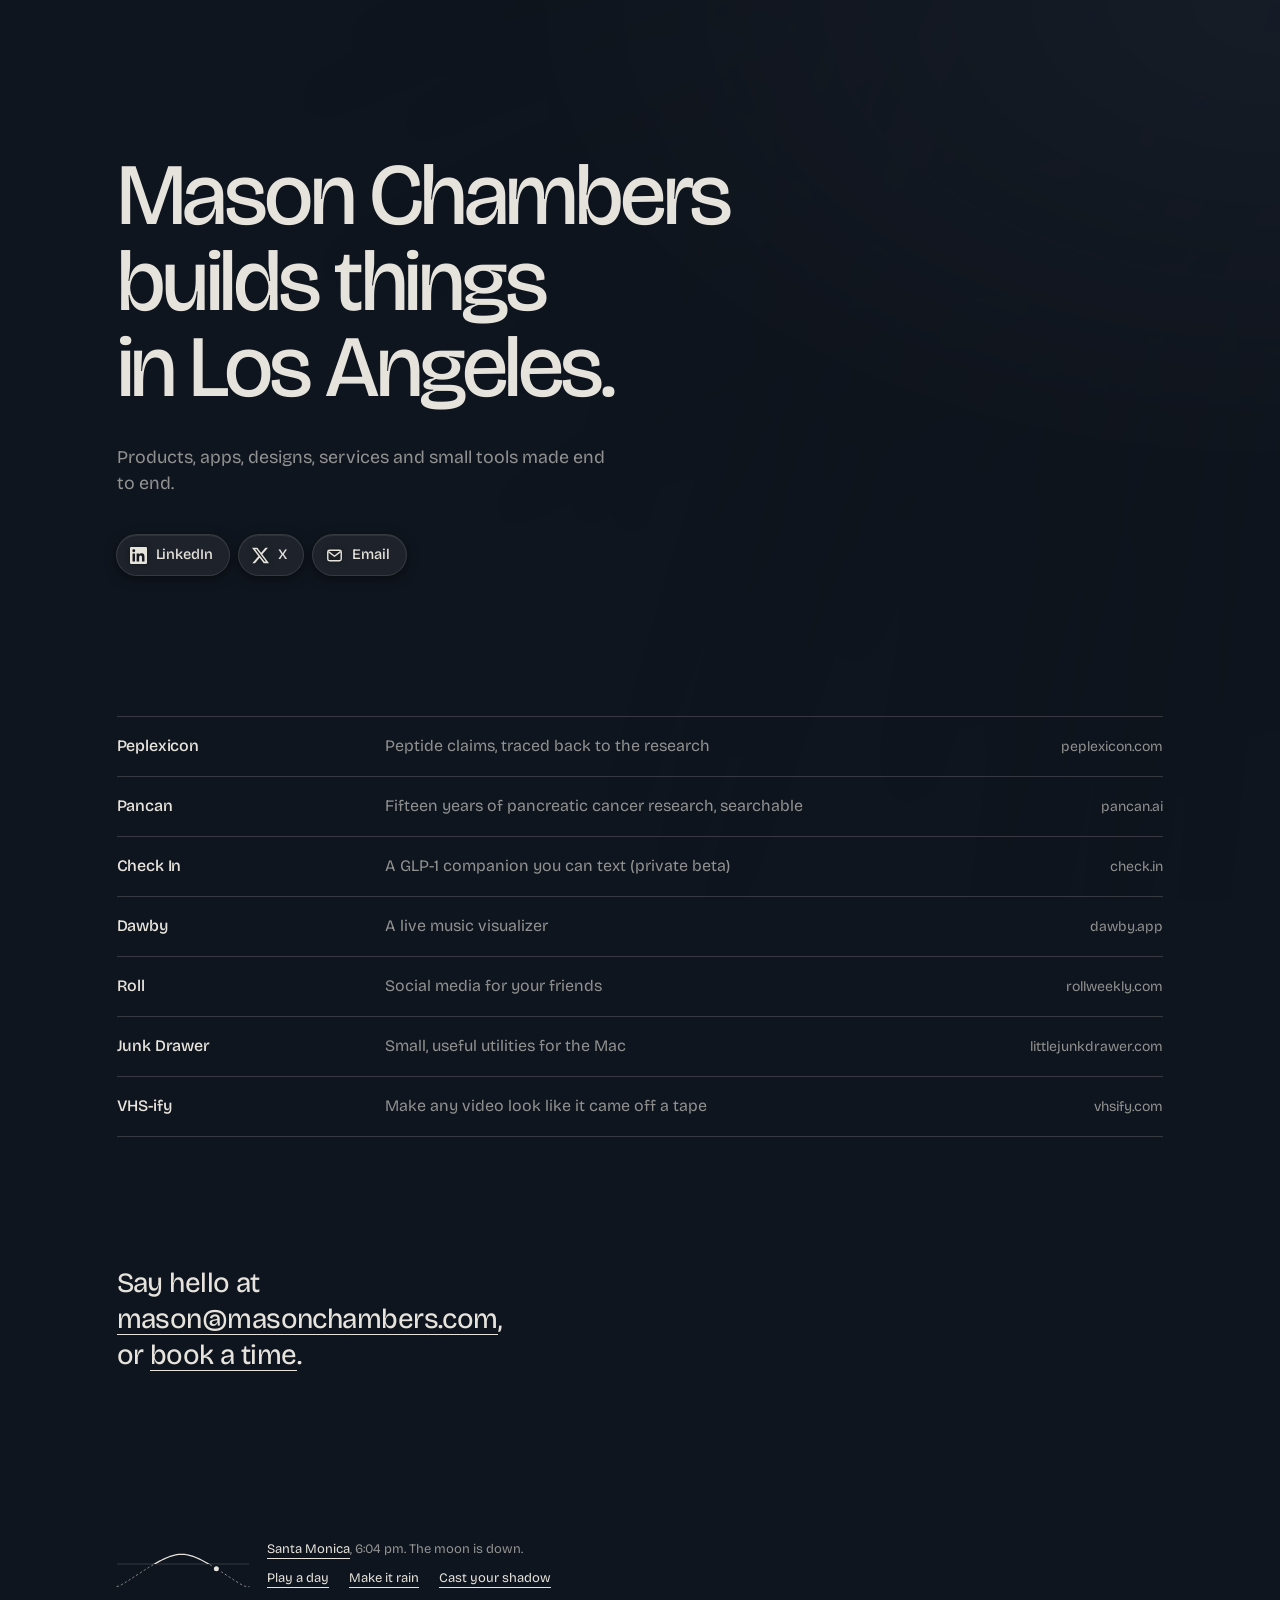
==== commit 9412e67e: "Remove the GitHub link from the homepage Co-Authored-By: Claude Opus 5.5 <noreply@anthropic.com>" ====
--- a/index.html
+++ b/index.html
@@ -22,7 +22,7 @@
 <link rel="manifest" href="/assets/icons/site.webmanifest">
 <link rel="preload" href="/assets/fonts/bricolage.woff2" as="font" type="font/woff2" crossorigin>
 <script type="application/ld+json">
-{"@context":"https://schema.org","@type":"Person","name":"Mason Chambers","email":"mailto:mason@masonchambers.com","url":"https://masonchambers.com","address":{"@type":"PostalAddress","addressLocality":"Los Angeles","addressRegion":"CA"},"sameAs":["https://github.com/chambersmason","https://www.linkedin.com/in/mason-chambers/","https://x.com/mason_compsci","https://www.mase-services.com"]}
+{"@context":"https://schema.org","@type":"Person","name":"Mason Chambers","email":"mailto:mason@masonchambers.com","url":"https://masonchambers.com","address":{"@type":"PostalAddress","addressLocality":"Los Angeles","addressRegion":"CA"},"sameAs":["https://www.linkedin.com/in/mason-chambers/","https://x.com/mason_compsci","https://www.mase-services.com"]}
 </script>
 <script>
 /* The page is lit by the real sky where the visitor is: sun, moon, cloud, wind, fog and rain. Runs before first paint.
@@ -298,7 +298,6 @@
   <h1>Mason Chambers builds things in Los Angeles.</h1>
   <p class="intro">Products, apps, designs, services and small tools made end to end.</p>
   <ul class="links" aria-label="Links">
-    <li><a href="https://github.com/chambersmason"><svg viewBox="0 0 24 24" aria-hidden="true"><path fill="currentColor" d="M12 .297c-6.63 0-12 5.373-12 12 0 5.303 3.438 9.8 8.205 11.385.6.113.82-.258.82-.577 0-.285-.01-1.04-.015-2.04-3.338.724-4.042-1.61-4.042-1.61C4.422 18.07 3.633 17.7 3.633 17.7c-1.087-.744.084-.729.084-.729 1.205.084 1.838 1.236 1.838 1.236 1.07 1.835 2.809 1.305 3.495.998.108-.776.417-1.305.76-1.605-2.665-.3-5.466-1.332-5.466-5.93 0-1.31.465-2.38 1.235-3.22-.135-.303-.54-1.523.105-3.176 0 0 1.005-.322 3.3 1.23.96-.267 1.98-.399 3-.405 1.02.006 2.04.138 3 .405 2.28-1.552 3.285-1.23 3.285-1.23.645 1.653.24 2.873.12 3.176.765.84 1.23 1.91 1.23 3.22 0 4.61-2.805 5.625-5.475 5.92.42.36.81 1.096.81 2.22 0 1.606-.015 2.896-.015 3.286 0 .315.21.69.825.57C20.565 22.092 24 17.592 24 12.297c0-6.627-5.373-12-12-12"/></svg>GitHub</a></li>
     <li><a href="https://www.linkedin.com/in/mason-chambers/"><svg viewBox="0 0 24 24" aria-hidden="true"><path fill="currentColor" d="M20.447 20.452h-3.554v-5.569c0-1.328-.027-3.037-1.852-3.037-1.853 0-2.136 1.445-2.136 2.939v5.667H9.351V9h3.414v1.561h.046c.477-.9 1.637-1.85 3.37-1.85 3.601 0 4.267 2.37 4.267 5.455v6.286zM5.337 7.433a2.064 2.064 0 1 1 0-4.128 2.064 2.064 0 0 1 0 4.128zM7.119 20.452H3.555V9h3.564v11.452zM22.225 0H1.771C.792 0 0 .774 0 1.729v20.542C0 23.227.792 24 1.771 24h20.451C23.2 24 24 23.227 24 22.271V1.729C24 .774 23.2 0 22.222 0h.003z"/></svg>LinkedIn</a></li>
     <li><a href="https://x.com/mason_compsci"><svg viewBox="0 0 24 24" aria-hidden="true"><path fill="currentColor" d="M18.901 1.153h3.68l-8.04 9.19L24 22.846h-7.406l-5.8-7.584-6.638 7.584H.474l8.6-9.83L0 1.154h7.594l5.243 6.932ZM17.61 20.644h2.039L6.486 3.24H4.298Z"/></svg>X</a></li>
     <li><a href="mailto:mason@masonchambers.com"><svg viewBox="0 0 24 24" aria-hidden="true"><rect x="2.5" y="4.5" width="19" height="15" rx="2.5" fill="none" stroke="currentColor" stroke-width="2"/><path d="M3.5 6.5 12 13l8.5-6.5" fill="none" stroke="currentColor" stroke-width="2" stroke-linejoin="round"/></svg>Email</a></li>
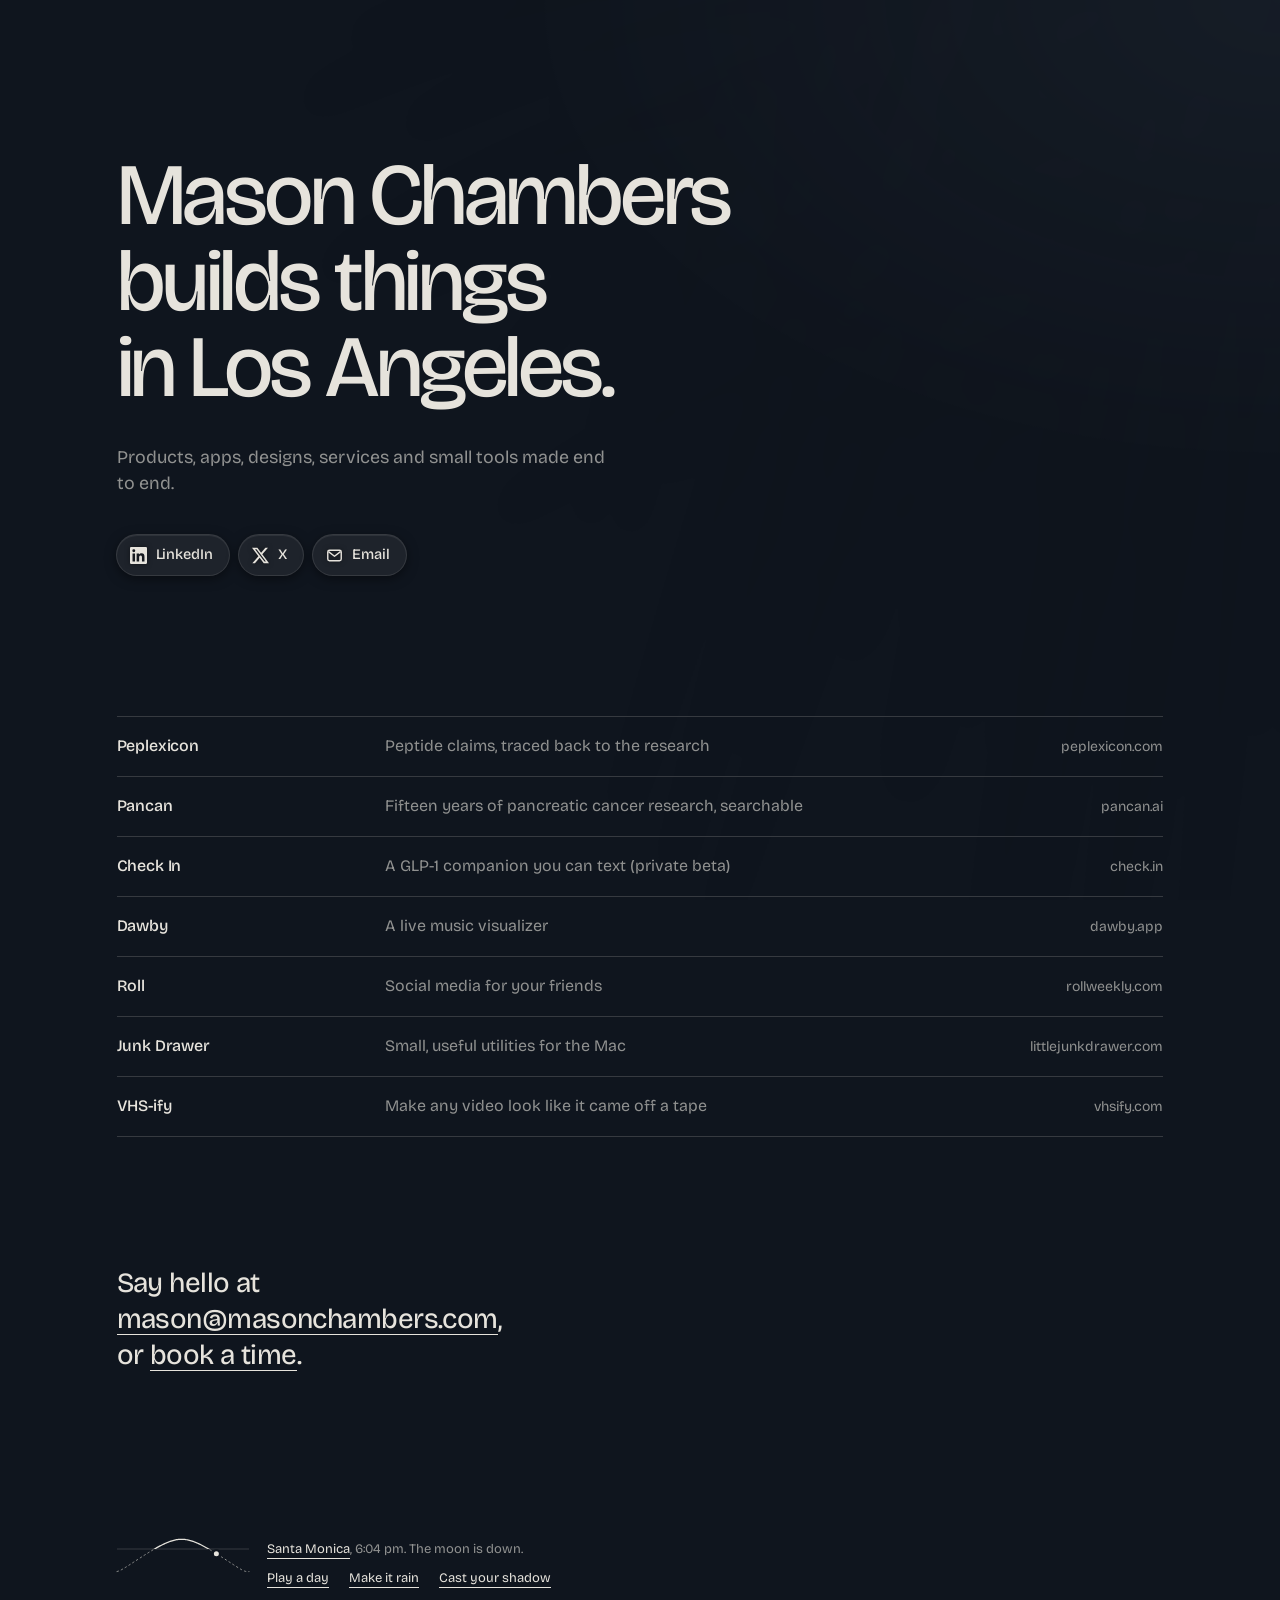
==== commit bebd8446: "Make every sky change truly seamless, and polish the city picker - The ink and paper dissolve throug" ====
--- a/index.html
+++ b/index.html
@@ -67,15 +67,18 @@
   function mix(a,b,t){t=Math.max(0,Math.min(1,t));a=hex(a);b=hex(b);return '#'+a.map(function(v,i){return Math.round(v+(b[i]-v)*t).toString(16).padStart(2,'0')}).join('')}
   function ease(x){x=Math.max(0,Math.min(1,x));return x*x*(3-2*x)}
   function clamp(x){return Math.max(0,Math.min(1,x))}
+  function lerp1(a,b,t){return a+(b-a)*t}
   function pair(a,b,t){return [mix(a[0],b[0],t),mix(a[1],b[1],t)]}
   function lum(h){var c=hex(h);return (.2126*c[0]+.7152*c[1]+.0722*c[2])/255}
   var DUSK=pair(S.dusk,S.gold,ease(.2));                               /* the paper at -4°, where twilight starts to take it */
   function palette(a){
-    if(a<-8) return {c:pair(S.blue,S.night,ease((-8-a)/8)),dark:true};
-    /* Civil twilight: the paper darkens through dusk into blue, and the ink turns over where the paper does. */
-    if(a<-4){var bg=mix(DUSK[0],S.blue[0],ease((-4-a)/4)), d=lum(bg)<.42;return {c:[bg,d?S.blue[1]:DUSK[1]],dark:d}}
-    if(a<4)  return {c:pair(S.dusk,S.gold,ease((a+6)/10)),dark:false};
-    return {c:pair(S.gold,S.day,ease((a-4)/22)),dark:false};
+    if(a<-8) return {c:pair(S.blue,S.night,ease((-8-a)/8)),dark:true,dk:1};
+    /* Civil twilight: the paper darkens through dusk into blue, and the ink turns over where the paper does.
+       In real time it turns at once and CSS eases it; while the sky is travelling it dissolves over three degrees. */
+    if(a<-4){var bg=mix(DUSK[0],S.blue[0],ease((-4-a)/4)), L=lum(bg), dk=window.__fast?ease((-4.85-a)/3.2):(L<.42?1:0);
+      return {c:[bg,mix(DUSK[1],S.blue[1],dk)],dark:dk>.5,dk:dk}}
+    if(a<4)  return {c:pair(S.dusk,S.gold,ease((a+6)/10)),dark:false,dk:0};
+    return {c:pair(S.gold,S.day,ease((a-4)/22)),dark:false,dk:0};
   }
   /* Weather, normalised: cloud layers 0..1, wind and gust in mph, rain in mm/h, vis in metres, score 0..10 for the next sunset. */
   var CLEAR={low:0,mid:0,high:0,wind:5,gust:8,rain:0,vis:24000,score:null};
@@ -85,11 +88,11 @@
     var fog=ease((6000-w.vis)/5000), rain=clamp(Math.sqrt(Math.max(0,w.rain))/2.2);
     return {occl:occl,fog:fog,rain:rain,wind:w.wind,gust:w.gust,score:w.score};
   }
-  var seen={};
+  var seen={meta:0};
   function put(s){return {setProperty:function(k,v){if(seen[k]!==v){seen[k]=v;s.setProperty(k,v)}}}}
   function light(pos,mn,k,s){
     var a=pos.alt, az=pos.az, o, r, sy, b, c, go, gc, gm, gx, direct=(1-.94*k.occl)*(1-.85*k.fog);
-    var evening=az>180, sc=k.score==null?null:clamp(k.score/10);
+    var ev=ease((az-165)/30), sc=k.score==null?null:clamp(k.score/10);     /* morning to evening, eased across due south */
     if(a>-2){
       var up=ease((a+2)/10), low=ease((16-a)/14);
       o=.19*up*(1-.38*low)*direct;
@@ -98,9 +101,10 @@
       b=1.6+(1-ease(a/40))*6.5+k.occl*9+k.fog*16;                  /* thin cloud and fog widen the penumbra */
       c=mix('#3A4458','#57405F',low*(1-k.occl));
       /* Low sun: the glow is tonight's forecast. A vivid sunset is stronger and redder, a grey one barely shows. */
-      var gk=(sc!=null&&evening)?(.18+1.25*sc):(1-.75*k.occl)*(1-.6*k.fog);
-      go=Math.min(.9,.55*low*up*gk); gc=(sc!=null&&evening)?mix('#F2C9A0','#FF7A52',sc):'#FFB06A';
-      gm='soft-light'; gx=evening?'100%':'0%';
+      var g0=(1-.75*k.occl)*(1-.6*k.fog), gk=sc!=null?lerp1(g0,.18+1.25*sc,ev):g0;
+      /* The glow sits in the window the sun is in; crossing south it dims, slides over, and comes back */
+      go=Math.min(.9,.55*low*up*gk)*(.25+.75*Math.abs(2*ev-1)); gc=sc!=null?mix('#FFB06A',mix('#F2C9A0','#FF7A52',sc),ev):'#FFB06A';
+      gm='soft-light'; gx=(ev*100).toFixed(1)+'%';
     }else{
       /* Night: the only shadows are the moon's. Full and high, they are clear; a new moon or cloud leaves none. */
       var n=ease((-2-a)/8), ml=mn.alt>0?mn.lit*ease(mn.alt/22):0;
@@ -108,31 +112,32 @@
       r=mn.alt>0?Math.max(-24,Math.min(24,(mn.az-180)*.24)):10;
       sy=mn.alt>0?1+Math.min(.6,.12/Math.tan(Math.max(mn.alt,3)*R)):1.15;
       b=9+k.occl*8+k.fog*14; c='#000000';
-      go=n*(.05+.2*ml)*(1-.7*k.occl); gc='#9DB3D6'; gm='screen'; gx=(mn.alt>0&&mn.az<180)?'0%':'100%';
+      var mv=ease((mn.az-165)/30), mu=ease(mn.alt/4);
+      go=n*(.05+.2*ml)*(1-.7*k.occl)*(1-mu*.75*(1-Math.abs(2*mv-1))); gc='#9DB3D6'; gm='screen'; gx=(lerp1(100,mv*100,mu)).toFixed(1)+'%';
     }
     s.setProperty('--sh-o',o.toFixed(3)); s.setProperty('--sh-r',r.toFixed(2)+'deg');
     s.setProperty('--sh-sy',sy.toFixed(3)); s.setProperty('--sh-b',Math.round(b)+'px'); s.setProperty('--sh-c',c);
     s.setProperty('--gl-o',go.toFixed(3)); s.setProperty('--gl-c',gc); s.setProperty('--gl-m',gm); s.setProperty('--gl-x',gx);
     /* Link chips cast a short shadow away from the sun: long and sideways when it is low, short and soft at noon, flat under cloud. */
     var ix, iy, ib, ia, ic, hi;
-    if(a>-2){
-      var kk=ease((a+2)/10), lo=ease((16-a)/14), L=(2+7*(1-ease(a/55)))*(.35+.65*direct);
-      ix=-Math.sin(az*R)*L*.8; iy=1+L*.55; ib=4+L*1.3+k.occl*6; ia=(.12+.14*lo)*Math.max(kk,.45)*(.6+.4*direct); ic=c; hi='rgba(255,255,255,.6)';
-    }else{
-      ix=0; iy=3; ib=12; ia=.5; ic='#000000'; hi='rgba(255,255,255,.07)';
-    }
+    /* Below the horizon the sunlit chip shadow hands over to the night one across four degrees, so nothing switches. */
+    var kk=ease((a+2)/10), lo=ease((16-a)/14), L=(2+7*(1-ease(a/55)))*(.35+.65*direct), tn=a>-2?0:ease((-2-a)/4);
+    ix=-Math.sin(az*R)*L*.8*(1-tn); iy=lerp1(1+L*.55,3,tn); ib=lerp1(4+L*1.3+k.occl*6,12,tn);
+    ia=lerp1((.12+.14*lo)*Math.max(kk,.45)*(.6+.4*direct),.5,tn);
+    ic=mix(a>-2?c:mix('#3A4458','#57405F',lo*(1-k.occl)),'#000000',tn); hi='rgba(255,255,255,'+lerp1(.6,.07,tn).toFixed(3)+')';
     var rgb=hex(ic);
     s.setProperty('--ic-x',ix.toFixed(2)+'px'); s.setProperty('--ic-y',iy.toFixed(2)+'px'); s.setProperty('--ic-b',ib.toFixed(1)+'px');
     s.setProperty('--ic-c','rgba('+rgb.join(',')+','+ia.toFixed(3)+')'); s.setProperty('--ic-hi',hi);
   }
-  var lastWind=-1;
-  function air(k,dark,s){
+  function air(k,dk,s){
+    var dark=dk>.5;
     /* Wind sets how far and how fast the fronds move. Stepped, so the animation only restarts when the wind really changes. */
-    var step=Math.round(Math.min(30,k.wind+.35*Math.max(0,k.gust-k.wind))/3);
-    /* Not while a day is playing: changing the sway speed restarts the animation, and the fronds would jump. */
-    if(step!==lastWind&&!window.__fast){lastWind=step;
-      s.setProperty('--sw',(.35+step*.3).toFixed(2)); s.setProperty('--sw-d',Math.max(3.5,13-step*1.05).toFixed(1)+'s');}
-    s.setProperty('--fog-o',(k.fog*(dark?.16:.5)).toFixed(3)); s.setProperty('--fog-c',dark?'#8E9BB0':'#F1F1EE');
+    /* The CSS duration never changes; speed is the animations' playback rate, which keeps their phase, so the fronds never jump. */
+    var step=Math.min(30,k.wind+.35*Math.max(0,k.gust-k.wind))/3, rate=Math.round(11/Math.max(3.5,13-step*1.05)*50)/50;
+    s.setProperty('--sw',(.35+step*.3).toFixed(2));
+    try{var an=[];document.querySelectorAll('.sway').forEach(function(e){if(e.getAnimations)an=an.concat(e.getAnimations())});
+      an.forEach(function(x){if(x.playbackRate!==rate)(x.updatePlaybackRate?x.updatePlaybackRate(rate):x.playbackRate=rate)})}catch(e){}
+    s.setProperty('--fog-o',(k.fog*lerp1(.5,.16,dk)).toFixed(3)); s.setProperty('--fog-c',mix('#F1F1EE','#8E9BB0',dk));
     s.setProperty('--rain-o',(k.rain?(dark?.55:.38)*(.5+.5*k.rain):0).toFixed(3));
     s.setProperty('--rain-m',dark?'screen':'multiply'); s.setProperty('--rain-c',dark?'#AEBBD0':'#4A4E55');
   }
@@ -140,22 +145,22 @@
   /* Light the page for a sun and moon wherever they are: the real ones now, or ones in between while the sky travels. */
   function paint(pos,mn,w){
     w=w||window.__w||CLEAR;
-    var a=pos.alt, p=palette(a), bg=p.c[0], ink=p.c[1], k=sky(w), root=document.documentElement.style, s=put(root);
-    light(pos,mn,k,s); air(k,p.dark,s);
-    if(!p.dark){
+    var a=pos.alt, p=palette(a), dk=p.dk, bg=p.c[0], ink=p.c[1], k=sky(w), root=document.documentElement.style, s=put(root), bl=bg, bd=bg;
+    light(pos,mn,k,s); air(k,dk,s); window.__dk=dk;
+    if(dk<1){
       /* Cloud flattens and cools the paper; fog lifts it; a vivid forecast warms the last light. */
       var dayness=ease((a+7)/7);
-      bg=mix(bg,a<8?mix('#D9DADB','#E7E8E8',ease(a/8)):'#E7E8E8',.62*k.occl*dayness); bg=mix(bg,'#EDEDEA',.5*k.fog);
-      if(k.score!=null&&pos.az>180) bg=mix(bg,'#EBCDBC',.45*clamp(k.score/10)*ease((8-a)/10)*ease((a+6)/5));
-    }else{
-      bg=mix(bg,'#1A1F29',.35*k.occl);
-    }
+      bl=mix(bl,a<8?mix('#D9DADB','#E7E8E8',ease(a/8)):'#E7E8E8',.62*k.occl*dayness); bl=mix(bl,'#EDEDEA',.5*k.fog);
+      if(k.score!=null) bl=mix(bl,'#EBCDBC',.45*clamp(k.score/10)*ease((8-a)/10)*ease((a+6)/5)*ease((pos.az-165)/30));
+    }
+    if(dk>0) bd=mix(bd,'#1A1F29',.35*k.occl);
+    bg=dk<=0?bl:dk>=1?bd:mix(bl,bd,dk);
     s.setProperty('--bg',bg); s.setProperty('--ink',ink);
-    s.setProperty('--mute',mix(bg,ink,p.dark?.6:.7)); s.setProperty('--rule',mix(bg,ink,p.dark?.18:.13));
-    s.setProperty('--chip',p.dark?mix(bg,ink,.07):mix(bg,'#FFFFFF',.55));
+    s.setProperty('--mute',mix(bg,ink,.7-.1*dk)); s.setProperty('--rule',mix(bg,ink,.13+.05*dk));
+    s.setProperty('--chip',dk<=0?mix(bg,'#FFFFFF',.55):dk>=1?mix(bg,ink,.07):mix(mix(bg,'#FFFFFF',.55),mix(bg,ink,.07),dk));
     if(seen.cs!==p.dark){seen.cs=p.dark;root.colorScheme=p.dark?'dark':'light'}
-    if(!window.__fast){var m=document.querySelector('meta[name=theme-color]'); if(m&&m.content!==bg) m.content=bg}
-    var r={alt:a,az:pos.az,moon:mn,sky:k,dark:p.dark};
+    var tn=performance.now(); if(!window.__fast||tn-seen.meta>120){seen.meta=tn;var m=document.querySelector('meta[name=theme-color]'); if(m&&m.content!==bg) m.content=bg}
+    var r={alt:a,az:pos.az,moon:mn,sky:k,dark:p.dark,dk:dk};
     if(window.__sun&&window.__sun.onpaint) window.__sun.onpaint(r);
     return r;
   }
@@ -218,8 +223,8 @@
 .contact p a{background:linear-gradient(currentColor,currentColor) 0 100%/100% 1px no-repeat;background-position:0 calc(100% - .04em);transition:opacity .2s ease}
 .contact p a:hover{opacity:.62}
 
-footer{display:flex;align-items:center;gap:18px;margin-top:clamp(88px,13vw,176px);color:var(--mute);font-size:13px;line-height:1.45}
-footer svg{flex:none;width:132px;height:40px;overflow:visible;cursor:ew-resize;touch-action:none;-webkit-tap-highlight-color:transparent;outline-offset:8px;border-radius:4px}
+footer{display:flex;align-items:flex-start;gap:18px;margin-top:clamp(88px,13vw,176px);color:var(--mute);font-size:13px;line-height:1.45}
+footer svg{flex:none;width:132px;height:40px;margin-top:-10.6px;overflow:visible;cursor:ew-resize;touch-action:none;-webkit-tap-highlight-color:transparent;outline-offset:8px;border-radius:4px}
 footer svg #dot{transition:r .2s ease}footer svg:hover #dot,footer svg.held #dot{r:4.6px}
 footer svg:focus-visible{outline:1.5px solid var(--ink)}
 footer p{margin:0;max-width:36rem;text-wrap:pretty}
@@ -228,6 +233,7 @@
 footer button{font:inherit;color:var(--ink);background:none;border:0;padding:0;margin-left:2px;cursor:pointer;
   background-image:linear-gradient(currentColor,currentColor);background-size:100% 1px;background-repeat:no-repeat;background-position:0 100%}
 footer button:hover{opacity:.62}
+footer button{position:relative}footer button::after{content:"";position:absolute;inset:-9px -6px}
 /* The page's controls, in one quiet row under the sky line */
 .controls{display:flex;flex-wrap:wrap;gap:6px 20px;margin-top:10px}
 .controls button{margin-left:0}
@@ -237,14 +243,16 @@
 footer button.city{margin-left:0}
 footer button.city[hidden]{display:none}
 .cityfield{font:inherit;font-size:16px;line-height:1.15;color:var(--ink);background:transparent;border:0;border-bottom:1px solid var(--ink);border-radius:0;
-  padding:0;margin:0;width:9.5em;max-width:60vw;vertical-align:baseline;outline:0;-webkit-appearance:none;appearance:none}
+  padding:0;margin:0;width:9.5em;max-width:min(60vw,22em);vertical-align:baseline;outline:0;-webkit-appearance:none;appearance:none}
 .cityfield::placeholder{color:var(--mute);opacity:1}
 .cityfield[hidden]{display:none}
 .picks{display:block;margin:7px 0 3px}.picks[hidden]{display:none}
 .pick{display:block;padding:2px 0;color:var(--mute);cursor:pointer;transition:color .15s ease}
 .pick[aria-selected="true"]{color:var(--ink)}.pick[aria-selected="true"] .rg{color:var(--mute)}
 .pick.none{cursor:default}
-@media (pointer:coarse){.pick{display:flex;align-items:center;min-height:44px;padding:0}}
+@media (pointer:coarse){.pick{padding:12.6px 0;white-space:nowrap;overflow:hidden;text-overflow:ellipsis}}
+@media (pointer:fine){.cityfield{font-size:inherit;line-height:inherit}}
+#sunline{transition:opacity .2s ease}#sunline.going{opacity:.45}
 .where,#sunline>span{transition:opacity .28s cubic-bezier(.2,0,0,1)}
 
 /* Light: palm shadows and window glow cast over the page by the real sun */
@@ -255,7 +263,7 @@
 .shade{position:absolute;inset:0;opacity:var(--sh-o,0);mix-blend-mode:multiply;color:var(--sh-c,#3A4458);transition:opacity 1.2s ease}
 .fronds{position:absolute;inset:-12% -12% -12% -12%}
 .sway{position:absolute;inset:0;transform-origin:92% 0;will-change:transform;animation:sway var(--sw-d,11s) ease-in-out infinite alternate}
-.cast{position:absolute;inset:0;transform-origin:92% 0;transform:rotate(var(--sh-r,0deg)) scaleY(var(--sh-sy,1));filter:blur(var(--sh-b,4px))}
+.cast{position:absolute;inset:0;transform-origin:92% 0;will-change:transform;transform:rotate(var(--sh-r,0deg)) scaleY(var(--sh-sy,1));filter:blur(var(--sh-b,4px))}
 .cast svg{display:block;width:100%;height:100%}
 /* The second pair of fronds hangs farther from the wall: softer, fainter, and quicker in the wind */
 .sway.b{animation-duration:calc(var(--sw-d,11s)*.64);animation-delay:-3s;opacity:.8}
@@ -275,12 +283,14 @@
   .work .what{grid-column:1 / -1;grid-row:2}
   .work .url{font-size:13px}
   footer{flex-direction:column;align-items:flex-start;gap:12px}
+  footer svg{margin-top:0}
   .fronds{transform:translate(34%,-16%) scale(.95)}
 }
 /* While the sun is being dragged or a day is playing, nothing eases: every frame is already the right one */
 html.fast *{transition:none!important}
 /* While the sky travels, it is drawn frame by frame; nothing on the page should ease on top of it */
-html.gliding body,html.gliding .glow,html.gliding .shade,html.gliding .haze,html.gliding .links a{transition:none!important}
+html.gliding body,html.gliding .glow,html.gliding .shade,html.gliding .haze{transition:none!important}
+html.gliding .links a{transition:transform .25s ease!important}
 @media (prefers-reduced-motion:reduce){*{transition:none!important}.play{display:none}.sway{animation:none}}
 </style>
 </head>
@@ -367,6 +377,9 @@
 })();
 (function(){
   var sun=window.__sun, DAY=864e5, W=132, H=40, MID=20;
+  /* Wind speed and the clock read the way the visitor reads them, whichever city they are looking at */
+  var LANG=(navigator.languages&&navigator.languages[0])||navigator.language||'en-US', MPH=!/-/.test(LANG)||/-(US|GB|LR|MM)\b/i.test(LANG), H24=false;
+  try{H24=new Intl.DateTimeFormat(LANG,{hour:'numeric'}).resolvedOptions().hourCycle==='h23'}catch(e){}
   var svg=document.getElementById('skyarc'), arcA=document.getElementById('arcA'), arcB=document.getElementById('arcB'), dot=document.getElementById('dot');
   var line=document.getElementById('sunline'), tonight=document.getElementById('tonight'), btn=document.querySelector('.play');
   var reduce=matchMedia('(prefers-reduced-motion: reduce)').matches;
@@ -389,7 +402,7 @@
   /* Everything that depends on where the sky is: the clock, the local day, and the shape of today's sun arc. */
   function setHere(p){
     here=p; tz=p.tz;
-    clock=new Intl.DateTimeFormat('en-US',{timeZone:tz,hour:'numeric',minute:'2-digit'});
+    clock=new Intl.DateTimeFormat('en-US',{timeZone:tz,hour:'numeric',minute:'2-digit',hourCycle:H24?'h23':'h12'});
     parts=new Intl.DateTimeFormat('en-US',{timeZone:tz,year:'numeric',month:'numeric',day:'numeric',hour:'numeric',minute:'numeric',second:'numeric',hourCycle:'h23'});
     day0=startOfDay(Date.now()); arcY=[];
     for(var i=0;i<=144;i++) arcY.push(y(sun.altitude(day0+i*DAY/144)));
@@ -403,7 +416,7 @@
   setHere(window.__place); drawArc(arcY);
   function pt(t){var f=((t-day0)%DAY+DAY)%DAY/DAY;return [f*W,y(sun.altitude(day0+f*DAY))]}
   function setDot(p){dotAt=p;dot.setAttribute('cx',p[0].toFixed(2));dot.setAttribute('cy',p[1].toFixed(2))}
-  function place(t){setDot(pt(t))}
+  function place(t){if(!introing||playing||scrubbing)setDot(pt(t))}     /* the opening sweep of the dot owns it for its first second */
 
   /* ---- the real sky: /sky.json?p=local is the weather where the visitor is (or Santa Monica), today's hours and a sunset forecast ---- */
   var data=null, override=null, frozen=null;
@@ -429,7 +442,7 @@
     else if(w.low>.8) c='Low cloud'; else if(tot>.85) c='Overcast';
     else if(w.high>.3&&w.low+w.mid<.25) c='High thin cloud';
     else if(tot>.4) c='Partly cloudy'; else if(tot>.12) c='Mostly clear'; else c='Clear';
-    var m=Math.round(w.wind), b=m<3?'still air':m<9?m+' mph breeze':m<18?m+' mph wind':'gusty, '+m+' mph';
+    var m=Math.round(w.wind), v=MPH?m+' mph':Math.round(w.wind*1.609)+' km/h', b=m<3?'still air':m<9?v+' breeze':m<18?v+' wind':'gusty, '+v;
     return c+', '+b+'. ';
   }
   function sunSays(t,r){
@@ -458,28 +471,40 @@
     e._f=fn;e.style.transition='opacity 160ms cubic-bezier(.2,0,0,1)';e.style.opacity='0';
     setTimeout(function(){var f=e._f;e._f=null;if(f)f();e.style.transition='opacity 280ms cubic-bezier(.2,0,0,1)';e.style.opacity='1'},160);
   }
+  /* A new city changes the whole sentence and the forecast under it, so they fade out together, change while unseen, and come back */
+  var swapping=0, fcT=null;
+  function swap(){
+    if(reduce||window.__fast){syncAll();return}
+    if(swapping) return; swapping=1;
+    [line,tonight].forEach(function(e){e.style.transition='opacity 220ms cubic-bezier(.4,0,1,1)';e.style.opacity='0'});
+    setTimeout(function(){swapping=0;syncAll();
+      [line,tonight].forEach(function(e){e.style.transition='opacity 520ms cubic-bezier(.2,0,0,1)';e.style.opacity='1'})},230);
+  }
+  function syncAll(){syncWhere();tCond.textContent=has.cond=want.cond;tSun.textContent=want.ss;if(fcT!=null){var t=fcT;fcT=null;forecast(t)}}
   var want={}, has={};
   function syncWhere(){tPre.textContent=want.pre;city.textContent=want.nm;city.setAttribute('aria-label',want.nm+'. Change city');tTime.textContent=want.tm;has.key=want.key}
   function text(t,r,w){
     var tw=window.__fast?Math.round(t/6e5)*6e5:t;
     want.pre=here.chosen?'The sky in ':here.local?'Your sky in ':'';
     want.nm=here.name; want.tm=hm(tw); want.key=here.lat+','+here.lon+','+want.pre; want.cond=w?conditions(w):'';
-    if(has.key==null){syncWhere();tCond.textContent=has.cond=want.cond}
-    else{
-      if(want.key!==has.key) fade(where,syncWhere); else if(!where._f&&tTime.textContent!==want.tm) tTime.textContent=want.tm;
-      if(want.cond!==has.cond){has.cond=want.cond;fade(tCond,function(){tCond.textContent=want.cond})}
-    }
-    var ss=sunSays(tw,r); if(tSun.textContent!==ss) tSun.textContent=ss;
+    want.ss=sunSays(tw,r);
+    if(has.key==null){syncAll();return}
+    if(swapping||want.key!==has.key){swap();return}
+    if(tTime.textContent!==want.tm) tTime.textContent=want.tm;
+    if(want.cond!==has.cond){has.cond=want.cond;fade(tCond,function(){tCond.textContent=want.cond})}
+    if(tSun.textContent!==want.ss) fade(tSun,function(){tSun.textContent=want.ss});
   }
   var RAMP=[[7.5,'#FF6A45,#FF9A62,#D9799B,#6C6FA3'],[5.5,'#FF8E5A,#FFB57E,#E2A0A8,#8C93B5'],[3.5,'#F4B98A,#F3D2B0,#D9CFD2,#A9B4C6'],[2,'#D8C2A8,#D5CEC6,#BFC3C8,#A3ABB5'],[-1,'#B7BABD,#AEB2B6,#9EA3A9,#8E949B']];
   function forecast(t){
+    if(swapping){fcT=t;return}
     var ss=override&&override.sunset?override.sunset:nextSunset(t);
     if(!ss){if(!tonight.hidden)tonight.hidden=true;lastFc='';return}
     if(t>ss.t+40*6e4) ss={t:ss.t+DAY,score:ss.score,label:ss.label,why:ss.why};
     var ramp=RAMP.filter(function(x){return ss.score>=x[0]})[0][1];
     var when=ss.t<startOfDay(t)+DAY?'Tonight\u2019s sunset':'Tomorrow’s sunset';
     var fc='<i class="swatch" style="background:linear-gradient(90deg,'+ramp+')"></i>'+when+', <span class="tnum">'+hm(ss.t)+'</span>: '+ss.label+'. '+ss.why+'.';
-    if(fc!==lastFc){lastFc=fc;tonight.hidden=false;tonight.innerHTML=fc}
+    if(fc!==lastFc){var was=tonight.hidden;lastFc=fc;tonight.hidden=false;tonight.innerHTML=fc;
+      if(was&&has.key!=null&&!reduce&&!window.__fast){tonight.style.transition='none';tonight.style.opacity='0';void tonight.offsetWidth;tonight.style.transition='opacity 520ms cubic-bezier(.2,0,0,1)';tonight.style.opacity='1'}}
   }
   var lastFc='';
   function fast(on){window.__fast=on;document.documentElement.classList.toggle('fast',!!on)}
@@ -487,12 +512,14 @@
      The sky line keeps reporting the real weather. Remembered for this visit only. */
   var forced=false; try{forced=sessionStorage.getItem('mc_rain')==='1'}catch(e){}
   function wet(w){var b=w||sun.CLEAR;return {low:Math.max(b.low,.3),mid:b.mid,high:b.high,wind:b.wind,gust:b.gust,rain:Math.max(b.rain,3.2),vis:b.vis,score:b.score}}
-  var shown=null, G=null, graf=0;
+  var shown=null, G=null, graf=0, curT=Date.now(), pendingPlay=0, introing=0;
   function render(t){
+    curT=t;
     var w=weatherAt(t), we=forced?wet(w):(w||sun.CLEAR), pos=sun.position(t), mn=sun.moon(t), r, k=sun.sky(we);
-    if(G&&!window.__fast){r={alt:pos.alt,az:pos.az,moon:mn}; if(!G.o.move) place(t)}     /* a glide is painting the light */
-    else{G=null; r=sun.paint(pos,mn,we); shown={alt:r.alt,az:r.az,moon:mn,w:we}; drawArc(arcY); place(t)}
+    if(G){r={alt:pos.alt,az:pos.az,moon:mn}; if(!graf) graf=requestAnimationFrame(gstep)}     /* a glide is painting the light */
+    else{r=sun.paint(pos,mn,we); shown={alt:r.alt,az:r.az,moon:mn,w:we}; drawArc(arcY); place(t)}
     text(t,r,w); forecast(t); rain.set(k.rain,k.wind>12?1:k.wind/12,!!window.__fast);
+    if(rainBtn&&rain.ok){var pour=!forced&&!!w&&w.rain>=3.2; if(rainBtn.hidden!==pour) rainBtn.hidden=pour}     /* it is already pouring */
     return r;
   }
 
@@ -501,30 +528,43 @@
      exactly as a real sky in that state would be, so a day-to-night switch passes through one real dusk. ---- */
   function lerp(a,b,e){return a+(b-a)*e}
   /* The sun's height travels on a scale that slows near the horizon, so a jump from noon to midnight lingers in one real dusk */
-  function lerpAlt(a,b,e){var A=Math.atan((a+3)/8), B=Math.atan((b+3)/8);return 8*Math.tan(A+(B-A)*e)-3}
+  function lerpAlt(a,b,e){var A=Math.atan((a+5)/4), B=Math.atan((b+5)/4);return 4*Math.tan(A+(B-A)*e)-5}
   function lerpAz(a,b,e){var d=((b-a)%360+540)%360-180;return ((a+d*e)%360+360)%360}
   function lerpW(a,b,e){
     var o={}; ['low','mid','high','wind','gust','rain','vis'].forEach(function(f){o[f]=lerp(a[f],b[f],e)});
     o.score=a.score!=null&&b.score!=null?lerp(a.score,b.score,e):(e<.5?a.score:b.score); return o;
   }
+  /* Two glides can run at once and never undo each other: the sky (sun, moon, arc and dot) and the weather.
+     A city change moves both; rain and fresh weather move only the weather, so the sun keeps its course. */
+  function al(v){return (MID-v)*90/(H/2+6)}
+  function chan(o,f){return {f:f,t0:performance.now()+(o.delay||0),dur:o.dur,c:o.curve,k:0}}
   function glide(o){
-    if(reduce||playing||scrubbing||!shown){G=null;return false}
-    G={f:{alt:shown.alt,az:shown.az,m:shown.moon,w:shown.w,ys:(drawnY||arcY).slice(),dot:dotAt.slice()},o:o,t0:performance.now()+(o.delay||0)};
+    if(reduce||!shown){G=null;return false}
+    G=G||{};
+    if(o.sky!==false) G.sky=chan(o,{alt:shown.alt,az:shown.az,m:shown.moon,ys:(drawnY||arcY).slice(),dot:dotAt.slice()});
+    if(o.wx!==false) G.wx=chan(o,shown.w);
     document.documentElement.classList.add('gliding');
     if(!graf) graf=requestAnimationFrame(gstep);
     return true;
   }
+  function prog(c,ts){if(!c)return 1;c.k=Math.max(0,Math.min(1,(ts-c.t0)/c.dur));return c.c(c.k)}
   function gstep(ts){
     graf=0; if(!G){document.documentElement.classList.remove('gliding');return}
-    var g=G, f=g.f, k=Math.max(0,Math.min(1,(ts-g.t0)/g.o.dur)), e=g.o.curve(k), t=frozen||Date.now();
-    var w=weatherAt(t), we=forced?wet(w):(w||sun.CLEAR), pos=sun.position(t), mn=sun.moon(t);
-    var P={alt:lerpAlt(f.alt,pos.alt,e),az:lerpAz(f.az,pos.az,e)};
-    var M={alt:lerp(f.m.alt,mn.alt,e),az:lerpAz(f.m.az,mn.az,e),lit:lerp(f.m.lit,mn.lit,e),waxing:e<.5?f.m.waxing:mn.waxing};
-    var W2=lerpW(f.w,we,e), was=window.__fast; window.__fast=true; var r=sun.paint(P,M,W2); window.__fast=was;
+    var c=G.sky, x=G.wx, es=prog(c,ts), ew=prog(x,ts), t=curT;
+    var w=weatherAt(t), we=forced?wet(w):(w||sun.CLEAR), pos=sun.position(t), mn=sun.moon(t), P=pos, M=mn, f;
+    /* Below -18° every night looks the same, so the sun's height travels from there: no part of the glide is spent unseen */
+    if(c){f=c.f;P={alt:c.k>=1?pos.alt:lerpAlt(Math.max(f.alt,-18),Math.max(pos.alt,-18),es),az:lerpAz(f.az,pos.az,es)};
+      M={alt:lerp(f.m.alt,mn.alt,es),az:lerpAz(f.m.az,mn.az,es),lit:lerp(f.m.lit,mn.lit,es),waxing:es<.5?f.m.waxing:mn.waxing}}
+    var W2=x?lerpW(x.f,we,ew):we, was=window.__fast; window.__fast=true; var r=sun.paint(P,M,W2); window.__fast=was;
     shown={alt:r.alt,az:r.az,moon:M,w:W2};
-    if(g.o.move){var to=pt(t);drawArc(f.ys.map(function(v,i){return lerp(v,arcY[i],e)}));setDot([lerp(f.dot[0],to[0],e),lerp(f.dot[1],to[1],e)])}
-    if(k<1) graf=requestAnimationFrame(gstep);
-    else{G=null;document.documentElement.classList.remove('gliding');now()}
+    if(c){
+      /* The arc reshapes on the same height scale as the light, and the dot rides it */
+      var ys=f.ys.map(function(v,i){return y(lerpAlt(al(v),al(arcY[i]),es))}), to=pt(t), dx=lerp(f.dot[0],to[0],es), u=dx/W*144, i0=Math.min(143,Math.floor(u));
+      drawArc(ys); setDot([dx,lerp(ys[i0],ys[i0+1],u-i0)]);
+    }else{drawArc(arcY);place(t)}
+    if(c&&c.k>=1)G.sky=null; if(x&&x.k>=1)G.wx=null;
+    if(G.sky||G.wx) graf=requestAnimationFrame(gstep);
+    else{G=null;document.documentElement.classList.remove('gliding');if(pendingPlay)startPlay();else if(!playing&&!scrubbing)now()}
   }
 
   /* ---- rain, drawn only as shadow: drops on a window pane, cast across the page ---- */
@@ -670,10 +710,10 @@
         if(st<1.03) blob(hx,d.x,d.y,d.r,1); else {hx.save();hx.translate(d.x,d.y);hx.rotate(rot);blob(hx,0,-(st-1)*d.r*.7,d.r,st);hx.restore()}}
       hx.globalAlpha=1;
       if(!gl) return;
-      var dark=document.documentElement.style.colorScheme==='dark';
+      var dk=typeof window.__dk==='number'?window.__dk:(document.documentElement.style.colorScheme==='dark'?1:0);
       gl.texImage2D(gl.TEXTURE_2D,0,gl.RGBA,gl.RGBA,gl.UNSIGNED_BYTE,hm);
-      gl.uniform2f(U.px,1/hm.width,1/hm.height);gl.uniform1f(U.dk,dark?1:0);
-      if(dark)gl.uniform3f(U.sc,0,0,.02);else gl.uniform3f(U.sc,.17,.2,.27);
+      gl.uniform2f(U.px,1/hm.width,1/hm.height);gl.uniform1f(U.dk,dk);
+      gl.uniform3f(U.sc,.17*(1-dk),.2*(1-dk),.27-.25*dk);
       gl.clearColor(0,0,0,0);gl.clear(gl.COLOR_BUFFER_BIT);gl.drawArrays(gl.TRIANGLES,0,3);
     }
     function frame(ts){
@@ -704,6 +744,7 @@
       else kw={a:a,b:v,t0:performance.now(),d:1600,c:RAIN_OUT};
       if(tiltline&&!tiltOn)tiltline.hidden=!kt;if(pill)pill.hidden=!kt;
       if(kt){idle=0;cv.style.opacity=1;start()}
+      else if(reduce||!on){cv.style.opacity=0;drops=[]}     /* nothing is animating, so the glass is cleared outright */
     }};
   })();
 
@@ -712,9 +753,9 @@
   if(!rain.ok){rainBtn.hidden=true;forced=false} else rainLabel();
   rainBtn.addEventListener('click',function(){
     forced=!forced; try{sessionStorage.setItem('mc_rain',forced?'1':'0')}catch(e){}
-    rainLabel(); if(playing||scrubbing) return;
+    rainLabel();
     /* Rain on: the cloud gathers first, then the drops. Rain off: the drops thin out, and the light comes back a moment later. */
-    glide(forced?{dur:1400,curve:CLOUD}:{dur:3200,delay:800,curve:CLOUD}); now();
+    glide(forced?{sky:false,dur:1400,curve:CLOUD}:{sky:false,dur:3200,delay:800,curve:CLOUD}); render(curT);
   });
 
   var playing=0, scrubbing=0, raf;
@@ -734,7 +775,7 @@
     getSky(p).then(function(j){
       if(!j||my!==seq||p!==here) return;
       data=j; keep();
-      if(!playing&&!scrubbing){glide({dur:4000,curve:REFRESH});now()}     /* fresh weather should go unnoticed */
+      glide({sky:false,dur:4000,curve:REFRESH}); render(playing||scrubbing?curT:frozen||Date.now());     /* fresh weather should go unnoticed */
     });
   }
   load(); setInterval(load,10*6e4);
@@ -742,14 +783,15 @@
   /* ---- the city picker: tap the city in the sky line, type a few letters, pick one ---- */
   var rows=[], sel=0, timer=0, ctl=null, pickFirst=false;
   function backRow(){var d=window.__detected;return here.chosen?[{back:true,label:d.local?'Back to your sky':'Back to '+d.name}]:[]}
-  function show(list){
-    rows=list; sel=0; picks.textContent='';
+  function show(list,s0){
+    rows=list; sel=s0==null?0:s0; picks.textContent='';
     rows.forEach(function(r,i){
       var o=el('span','pick'+(r.none?' none':'')); o.id='pick-'+i; o.setAttribute('role','option');
       if(r.none){o.textContent=r.label;o.setAttribute('aria-disabled','true')}
       else{o.append(r.label);if(r.sub){var m=el('span','rg');m.textContent=', '+r.sub;o.append(m)}
         o.addEventListener('pointerdown',function(e){e.preventDefault()});
-        o.addEventListener('click',function(){choose(r)})}
+        o.addEventListener('pointermove',function(){if(sel!==i){sel=i;mark()}});
+        o.addEventListener('click',function(){choose(r,false)})}
       picks.append(o);
     });
     picks.hidden=!rows.length; field.setAttribute('aria-expanded',rows.length?'true':'false'); mark();
@@ -760,25 +802,27 @@
   }
   function search(){
     timer=0; var q=field.value.trim(); if(ctl) ctl.abort(); ctl=null;
-    if(q.length<2){show(q?[]:backRow());if(pickFirst){pickFirst=false;if(rows[0])choose(rows[0])}return}
+    if(q.length<2){show(q?[]:backRow(),q?0:-1);pickFirst=false;return}
     var c=ctl=typeof AbortController==='function'?new AbortController():null;
-    fetch('/places.json?q='+encodeURIComponent(q.split(',')[0].trim()),c?{signal:c.signal}:{}).then(function(r){return r.ok?r.json():[]}).then(function(list){
+    fetch('/places.json?q='+encodeURIComponent(q.split(',')[0].trim()),c?{signal:c.signal}:{}).then(function(r){return r.ok?r.json():null}).then(function(list){
       if(c!==ctl||field.hidden) return;
-      show(list.length?list.map(function(x){return {label:x.name,sub:[x.region,x.country].filter(Boolean).join(', '),p:x}}):[{none:true,label:'No city by that name'}]);
-      if(pickFirst){pickFirst=false;if(rows[0]&&!rows[0].none)choose(rows[0])}
-    }).catch(function(){});
-  }
+      show(!list?[{none:true,label:'Couldn\u2019t search just now'}]:list.length?list.map(function(x){return {label:x.name,sub:[x.region,x.country].filter(Boolean).join(', '),p:x}}):[{none:true,label:'No city by that name'}]);
+      if(pickFirst){pickFirst=false;if(rows[0]&&!rows[0].none)choose(rows[0],true)}
+    }).catch(function(e){if(c===ctl&&!field.hidden&&!(e&&e.name==='AbortError'))show([{none:true,label:'Couldn\u2019t search just now'}])});
+  }
+  var coarse=matchMedia('(pointer:coarse)').matches;
+  function fit(){field.style.width=Math.min(24,Math.max(field.value.length,field.placeholder.length)+2)+'ch'}
   function open(){
-    if(playing||scrubbing) return;
-    field.value=''; city.hidden=true; field.hidden=false; field.focus(); show(backRow());
-    setTimeout(function(){try{field.scrollIntoView({block:'center',behavior:reduce?'auto':'smooth'})}catch(e){}},250);
+    if(scrubbing) return; if(playing||pendingPlay) btn.click();
+    field.value=''; field.placeholder=here.name; fit(); city.hidden=true; field.hidden=false; field.focus(); show(backRow(),-1);
+    if(coarse) setTimeout(function(){try{field.scrollIntoView({block:'center',behavior:reduce?'auto':'smooth'})}catch(e){}},250);
   }
   function close(refocus){
     if(field.hidden) return; clearTimeout(timer); timer=0; pickFirst=false; if(ctl)ctl.abort(); ctl=null;
     field.hidden=true; city.hidden=false; picks.hidden=true; field.setAttribute('aria-expanded','false'); if(refocus) city.focus();
   }
-  function choose(r){
-    close(true);
+  function choose(r,kb){
+    close(kb);
     var p=r.back?window.__detected:{lat:r.p.lat,lon:r.p.lon,name:r.p.name,tz:r.p.tz,local:false,chosen:true};
     try{if(r.back)localStorage.removeItem('mc_place');else localStorage.setItem('mc_place',JSON.stringify({lat:p.lat,lon:p.lon,name:p.name,tz:p.tz}))}catch(e){}
     travel(p);
@@ -786,48 +830,64 @@
   /* Fetch the new city's weather first, then move everything at once: light, cloud, arc and dot, and the words. */
   function travel(p){
     var my=++seq;
-    getSky(p,4000).then(function(j){
+    line.classList.add('going');     /* the words dim at once, so the pick is acknowledged while the weather comes */
+    getSky(p,1500).then(function(j){
       if(my!==seq) return;
+      line.classList.remove('going');
       p=sun.setPlace(p); if(!p) return;
-      if(playing){cancelAnimationFrame(raf);playing=0;fast(0);btn.textContent='Play a day'}
+      if(playing){cancelAnimationFrame(raf);playing=0;fast(0)} if(pendingPlay) pendingPlay=0; btn.textContent='Play a day';
       frozen=null; setHere(p); data=j; if(j) keep(); else load();
-      var to=sun.position(Date.now()), d=shown?Math.abs(to.alt-shown.alt):99;
-      glide({dur:d<15?1600:2200,curve:CITY,move:true}); now();
+      var to=sun.position(Date.now()), d=shown?Math.abs(Math.max(to.alt,-18)-Math.max(shown.alt,-18)):99;
+      glide({dur:d<15?1600:2200,curve:CITY}); now();
     });
   }
   city.addEventListener('click',open);
-  field.addEventListener('input',function(){clearTimeout(timer);timer=setTimeout(search,200)});
+  field.addEventListener('input',function(){fit();clearTimeout(timer);timer=setTimeout(search,200)});
+  /* A tap anywhere else puts the name back (iOS does not always blur the field on its own) */
+  document.addEventListener('pointerdown',function(e){if(!field.hidden&&e.target!==field&&!picks.contains(e.target))close(false)});
   field.addEventListener('keydown',function(e){
     var n=rows.length, ok=rows[sel]&&!rows[sel].none;
-    if(e.key==='ArrowDown'||e.key==='ArrowUp'){if(n){sel=(sel+(e.key==='ArrowDown'?1:n-1))%n;mark()}e.preventDefault()}
-    else if(e.key==='Enter'){e.preventDefault();if(timer){clearTimeout(timer);pickFirst=true;search()}else if(ok)choose(rows[sel])}
-    else if(e.key==='Tab'&&ok&&!timer){e.preventDefault();choose(rows[sel])}
+    if(e.key==='ArrowDown'||e.key==='ArrowUp'){if(n){var dn=e.key==='ArrowDown';sel=sel<0?(dn?0:n-1):(sel+(dn?1:n-1))%n;mark()}e.preventDefault()}
+    else if(e.key==='Enter'){e.preventDefault();if(timer){clearTimeout(timer);pickFirst=true;search()}else if(ok)choose(rows[sel],true)}
+    else if(e.key==='Tab'&&ok&&!timer&&field.value.trim()){e.preventDefault();choose(rows[sel],true)}
     else if(e.key==='Escape'){e.preventDefault();close(true)}
   });
   field.addEventListener('blur',function(){close(false)});
 
   if(!reduce){
     var start=day0, end=Date.now(), t0=performance.now(), dur=1200;
-    (function intro(ts){var k=Math.min(1,(ts-t0)/dur), e=1-Math.pow(1-k,3);place(start+(end-start)*e);if(k<1)requestAnimationFrame(intro)})(t0);
-  }
-
-  btn.addEventListener('click',function(){
-    if(playing){cancelAnimationFrame(raf);playing=0;fast(0);btn.textContent='Play a day';now();return}
-    G=null;close(false);playing=1;fast(1);btn.textContent='Stop';var lastF=0;
+    introing=1;
+    (function intro(ts){var k=Math.min(1,(ts-t0)/dur), e=1-Math.pow(1-k,3);if(G&&G.sky){introing=0;return}
+      setDot(pt(start+(end-start)*e));if(k<1)requestAnimationFrame(intro);else introing=0})(t0);
+  }
+
+  /* Play a day. Pressed while the sky is still travelling, it waits for the sky to land, then plays from there.
+     Stopped part way, the sky glides back to now rather than cutting. */
+  function startPlay(){
+    pendingPlay=0;playing=1;fast(1);btn.textContent='Stop';var lastF=0;
     var base=frozen||Date.now(), t0=performance.now(), dur=14000;
     (function step(ts){
       var k=Math.min(1,(ts-t0)/dur);
       if(ts-lastF>=30||k>=1){lastF=ts;render(base+k*DAY)}
-      if(k<1&&playing) raf=requestAnimationFrame(step); else {playing=0;fast(0);btn.textContent='Play a day';now()}
+      if(k<1&&playing) raf=requestAnimationFrame(step); else if(playing){playing=0;fast(0);btn.textContent='Play a day';now()}
     })(t0);
+  }
+  btn.addEventListener('click',function(){
+    if(pendingPlay){pendingPlay=0;btn.textContent='Play a day';return}
+    if(playing){cancelAnimationFrame(raf);playing=0;fast(0);btn.textContent='Play a day';glide({dur:1600,curve:CITY});now();return}
+    close(false);
+    if(G&&G.sky){pendingPlay=1;btn.textContent='Stop';return}
+    startPlay();
   });
 
   /* Drag the arc to move the sun through today. Let go and it returns to now. */
   var held=0;
   function at(e){var b=svg.getBoundingClientRect();return day0+Math.max(0,Math.min(.9999,(e.clientX-b.left)/b.width))*DAY}
   svg.addEventListener('pointerdown',function(e){
+    if(G&&G.sky){e.preventDefault();return}     /* the sky is still travelling; let it land */
+    if(pendingPlay){pendingPlay=0;btn.textContent='Play a day'}
     if(playing){cancelAnimationFrame(raf);playing=0;btn.textContent='Play a day'}
-    G=null;scrubbing=1;fast(1);held=at(e);svg.setPointerCapture(e.pointerId);svg.classList.add('held');render(held);e.preventDefault()});
+    scrubbing=1;fast(1);held=at(e);svg.setPointerCapture(e.pointerId);svg.classList.add('held');render(held);e.preventDefault()});
   svg.addEventListener('pointermove',function(e){if(scrubbing&&svg.hasPointerCapture(e.pointerId)){held=at(e);render(held)}});
   function release(){
     if(!scrubbing) return; svg.classList.remove('held');
@@ -838,7 +898,8 @@
   svg.addEventListener('pointerup',release); svg.addEventListener('pointercancel',release);
   svg.addEventListener('keydown',function(e){
     if(e.key!=='ArrowLeft'&&e.key!=='ArrowRight') return;
-    G=null;frozen=(frozen||Date.now())+(e.key==='ArrowLeft'?-1:1)*15*6e4; now(); e.preventDefault()});
+    e.preventDefault(); if(G&&G.sky||playing||pendingPlay) return;
+    frozen=(frozen||Date.now())+(e.key==='ArrowLeft'?-1:1)*15*6e4; now()});
   svg.addEventListener('blur',function(){if(!window.__hold){frozen=null;now()}});
 
   window.__page={render:render,now:now,set:function(w){override=w;now()},freeze:function(t){frozen=t;window.__hold=!!t;now()},day0:day0,data:function(){return data},travel:function(p){p.chosen=true;travel(p)},glides:function(){return !!G}};
@@ -877,8 +938,9 @@
       S.skew=Math.max(-24,Math.min(24,(src.az-180)*.24));S.sy=1+Math.min(.6,.12/Math.tan(Math.max(src.alt,3)*R))}
     else{S.len=16;S.dx=0;S.dy=14;S.skew=0;S.sy=1.1}
     /* While someone is casting a shadow, palm and figure share one strength, with a floor so there is something to see at night or under cloud. */
-    dark=r.dark; S.o=r.dark?Math.max(.6,o):Math.min(.5,Math.max(.2,o*2));
-    S.po=r.dark?Math.max(.34,o*1.1):Math.min(.5,Math.max(.1,o*2.4));
+    var dk=r.dk!=null?r.dk:(r.dark?1:0); dark=dk;
+    S.o=Math.min(.5,Math.max(.2,o*2))+(Math.max(.6,o)-Math.min(.5,Math.max(.2,o*2)))*dk;
+    S.po=Math.min(.5,Math.max(.1,o*2.4))+(Math.max(.34,o*1.1)-Math.min(.5,Math.max(.1,o*2.4)))*dk;
     paint();
   }
   sun.onpaint=function(r){try{relight(r)}catch(e){}};
@@ -893,7 +955,7 @@
     /* Same light as the fronds: leaning with the sun's bearing, stretching as it gets low. */
     var t='translateX(-50%) scaleX(-1) skewX('+(S.skew*.8).toFixed(1)+'deg) scaleY('+S.sy.toFixed(3)+')';
     near.style.transform=far.style.transform=t; near.style.opacity=far.style.opacity=cam?1:0;
-    shade.style.opacity=cam?S.o.toFixed(3):''; wash.style.opacity=cam&&dark?.17:0;
+    shade.style.opacity=cam?S.o.toFixed(3):''; wash.style.opacity=cam?(.17*dark).toFixed(3):0;
   }
   function tick(){raf=0;var k=reduce?1:.22;px+=(tx-px)*k;py+=(ty-py)*k;paint();if(Math.abs(tx-px)+Math.abs(ty-py)>.4)raf=requestAnimationFrame(tick)}
   function move(e){
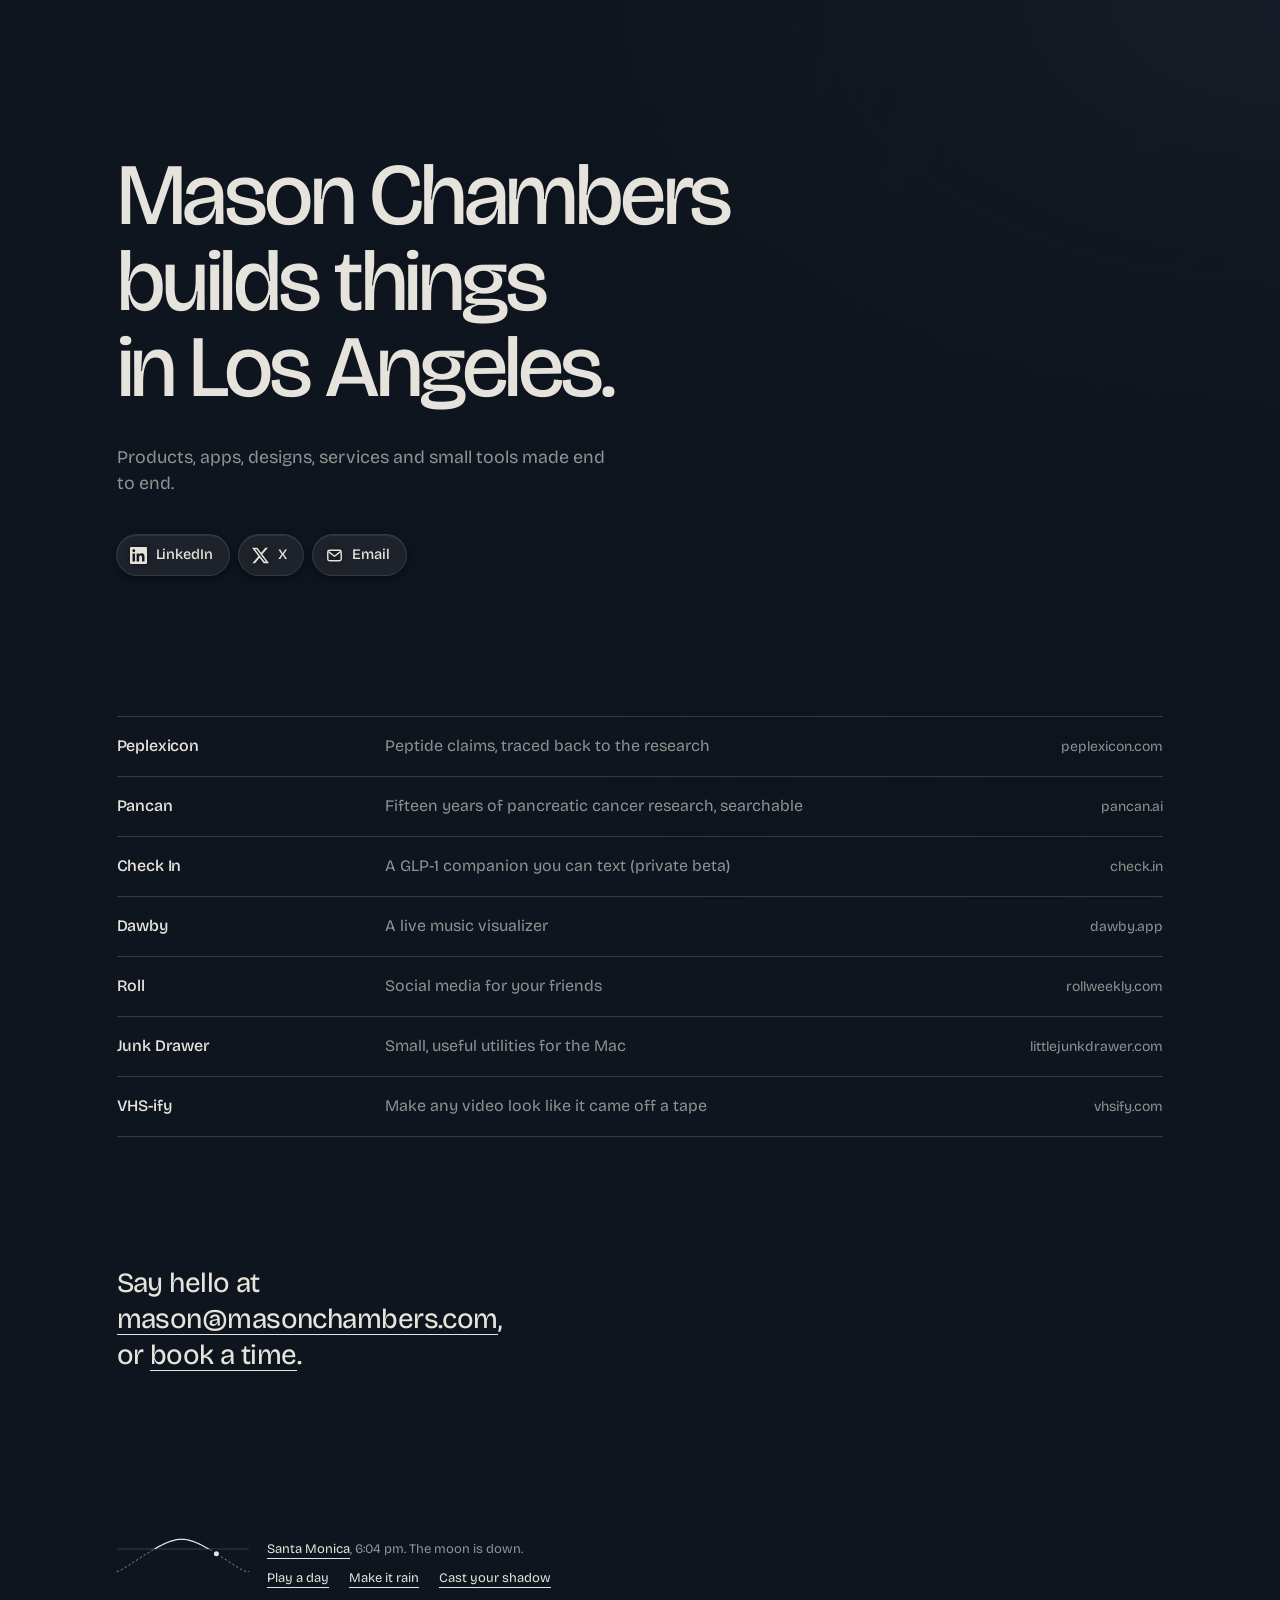
==== commit 8efd86db: "Keep text legible when only the weather glides, and smooth the last seams - The dusk dissolve now ru" ====
--- a/index.html
+++ b/index.html
@@ -68,14 +68,17 @@
   function ease(x){x=Math.max(0,Math.min(1,x));return x*x*(3-2*x)}
   function clamp(x){return Math.max(0,Math.min(1,x))}
   function lerp1(a,b,t){return a+(b-a)*t}
+  /* How far shadows lean: by the sun's east-west offset, so the lean passes through zero whether the sun crosses south or north */
+  function skew(az){return Math.max(-24,Math.min(24,.27*Math.asin(-Math.sin(az*R))/R))}
   function pair(a,b,t){return [mix(a[0],b[0],t),mix(a[1],b[1],t)]}
   function lum(h){var c=hex(h);return (.2126*c[0]+.7152*c[1]+.0722*c[2])/255}
   var DUSK=pair(S.dusk,S.gold,ease(.2));                               /* the paper at -4°, where twilight starts to take it */
   function palette(a){
     if(a<-8) return {c:pair(S.blue,S.night,ease((-8-a)/8)),dark:true,dk:1};
     /* Civil twilight: the paper darkens through dusk into blue, and the ink turns over where the paper does.
-       In real time it turns at once and CSS eases it; while the sky is travelling it dissolves over three degrees. */
-    if(a<-4){var bg=mix(DUSK[0],S.blue[0],ease((-4-a)/4)), L=lum(bg), dk=window.__fast?ease((-4.85-a)/3.2):(L<.42?1:0);
+       In real time it turns at once and CSS eases it; while the sun itself is travelling it dissolves over three degrees.
+       A glide starts and lands on the real-time ink, so text is never left grey while the sun stands still. */
+    if(a<-4){var bg=mix(DUSK[0],S.blue[0],ease((-4-a)/4)), L=lum(bg), tw=window.__tw!=null?window.__tw:window.__fast?1:0, dk=lerp1(L<.42?1:0,ease((-4.85-a)/3.2),tw);
       return {c:[bg,mix(DUSK[1],S.blue[1],dk)],dark:dk>.5,dk:dk}}
     if(a<4)  return {c:pair(S.dusk,S.gold,ease((a+6)/10)),dark:false,dk:0};
     return {c:pair(S.gold,S.day,ease((a-4)/22)),dark:false,dk:0};
@@ -92,11 +95,11 @@
   function put(s){return {setProperty:function(k,v){if(seen[k]!==v){seen[k]=v;s.setProperty(k,v)}}}}
   function light(pos,mn,k,s){
     var a=pos.alt, az=pos.az, o, r, sy, b, c, go, gc, gm, gx, direct=(1-.94*k.occl)*(1-.85*k.fog);
-    var ev=ease((az-165)/30), sc=k.score==null?null:clamp(k.score/10);     /* morning to evening, eased across due south */
+    var ev=ease((.259-Math.sin(az*R))/.518), sc=k.score==null?null:clamp(k.score/10);     /* morning to evening, eased across due south */
     if(a>-2){
       var up=ease((a+2)/10), low=ease((16-a)/14);
       o=.19*up*(1-.38*low)*direct;
-      r=Math.max(-24,Math.min(24,(az-180)*.24));
+      r=skew(az);
       sy=1+Math.min(.6,.12/Math.tan(Math.max(a,3)*R));
       b=1.6+(1-ease(a/40))*6.5+k.occl*9+k.fog*16;                  /* thin cloud and fog widen the penumbra */
       c=mix('#3A4458','#57405F',low*(1-k.occl));
@@ -109,10 +112,10 @@
       /* Night: the only shadows are the moon's. Full and high, they are clear; a new moon or cloud leaves none. */
       var n=ease((-2-a)/8), ml=mn.alt>0?mn.lit*ease(mn.alt/22):0;
       o=n*(.05+.42*ml)*(1-.9*k.occl)*(1-.8*k.fog);
-      r=mn.alt>0?Math.max(-24,Math.min(24,(mn.az-180)*.24)):10;
+      r=mn.alt>0?skew(mn.az):10;
       sy=mn.alt>0?1+Math.min(.6,.12/Math.tan(Math.max(mn.alt,3)*R)):1.15;
       b=9+k.occl*8+k.fog*14; c='#000000';
-      var mv=ease((mn.az-165)/30), mu=ease(mn.alt/4);
+      var mv=ease((.259-Math.sin(mn.az*R))/.518), mu=ease(mn.alt/4);
       go=n*(.05+.2*ml)*(1-.7*k.occl)*(1-mu*.75*(1-Math.abs(2*mv-1))); gc='#9DB3D6'; gm='screen'; gx=(lerp1(100,mv*100,mu)).toFixed(1)+'%';
     }
     s.setProperty('--sh-o',o.toFixed(3)); s.setProperty('--sh-r',r.toFixed(2)+'deg');
@@ -131,7 +134,7 @@
   }
   function air(k,dk,s){
     var dark=dk>.5;
-    /* Wind sets how far and how fast the fronds move. Stepped, so the animation only restarts when the wind really changes. */
+    /* Wind sets how far and how fast the fronds move. Speed goes through the playback rate, so the sway never restarts. */
     /* The CSS duration never changes; speed is the animations' playback rate, which keeps their phase, so the fronds never jump. */
     var step=Math.min(30,k.wind+.35*Math.max(0,k.gust-k.wind))/3, rate=Math.round(11/Math.max(3.5,13-step*1.05)*50)/50;
     s.setProperty('--sw',(.35+step*.3).toFixed(2));
@@ -151,7 +154,7 @@
       /* Cloud flattens and cools the paper; fog lifts it; a vivid forecast warms the last light. */
       var dayness=ease((a+7)/7);
       bl=mix(bl,a<8?mix('#D9DADB','#E7E8E8',ease(a/8)):'#E7E8E8',.62*k.occl*dayness); bl=mix(bl,'#EDEDEA',.5*k.fog);
-      if(k.score!=null) bl=mix(bl,'#EBCDBC',.45*clamp(k.score/10)*ease((8-a)/10)*ease((a+6)/5)*ease((pos.az-165)/30));
+      if(k.score!=null) bl=mix(bl,'#EBCDBC',.45*clamp(k.score/10)*ease((8-a)/10)*ease((a+6)/5)*ease((.259-Math.sin(pos.az*R))/.518));
     }
     if(dk>0) bd=mix(bd,'#1A1F29',.35*k.occl);
     bg=dk<=0?bl:dk>=1?bd:mix(bl,bd,dk);
@@ -233,7 +236,7 @@
 footer button{font:inherit;color:var(--ink);background:none;border:0;padding:0;margin-left:2px;cursor:pointer;
   background-image:linear-gradient(currentColor,currentColor);background-size:100% 1px;background-repeat:no-repeat;background-position:0 100%}
 footer button:hover{opacity:.62}
-footer button{position:relative}footer button::after{content:"";position:absolute;inset:-9px -6px}
+@media (pointer:coarse){footer button{position:relative}footer button::after{content:"";position:absolute;inset:-9px -6px}}
 /* The page's controls, in one quiet row under the sky line */
 .controls{display:flex;flex-wrap:wrap;gap:6px 20px;margin-top:10px}
 .controls button{margin-left:0}
@@ -242,7 +245,7 @@
 /* The city in the sky line is the control. Tapped, it becomes a field in the same place; suggestions are plain lines beneath. */
 footer button.city{margin-left:0}
 footer button.city[hidden]{display:none}
-.cityfield{font:inherit;font-size:16px;line-height:1.15;color:var(--ink);background:transparent;border:0;border-bottom:1px solid var(--ink);border-radius:0;
+.cityfield{font:inherit;font-size:16px;line-height:1.15;color:var(--ink);background:transparent;border:0;box-shadow:inset 0 -1px 0 var(--ink);border-radius:0;
   padding:0;margin:0;width:9.5em;max-width:min(60vw,22em);vertical-align:baseline;outline:0;-webkit-appearance:none;appearance:none}
 .cityfield::placeholder{color:var(--mute);opacity:1}
 .cityfield[hidden]{display:none}
@@ -252,7 +255,7 @@
 .pick.none{cursor:default}
 @media (pointer:coarse){.pick{padding:12.6px 0;white-space:nowrap;overflow:hidden;text-overflow:ellipsis}}
 @media (pointer:fine){.cityfield{font-size:inherit;line-height:inherit}}
-#sunline{transition:opacity .2s ease}#sunline.going{opacity:.45}
+#sunline{transition:opacity .2s ease}#sunline.going{opacity:.45!important}
 .where,#sunline>span{transition:opacity .28s cubic-bezier(.2,0,0,1)}
 
 /* Light: palm shadows and window glow cast over the page by the real sun */
@@ -378,7 +381,7 @@
 (function(){
   var sun=window.__sun, DAY=864e5, W=132, H=40, MID=20;
   /* Wind speed and the clock read the way the visitor reads them, whichever city they are looking at */
-  var LANG=(navigator.languages&&navigator.languages[0])||navigator.language||'en-US', MPH=!/-/.test(LANG)||/-(US|GB|LR|MM)\b/i.test(LANG), H24=false;
+  var LANG=(navigator.languages&&navigator.languages[0])||navigator.language||'en-US', MPH=/^en$/i.test(LANG)||/-(US|GB|LR|MM)\b/i.test(LANG), H24=false;
   try{H24=new Intl.DateTimeFormat(LANG,{hour:'numeric'}).resolvedOptions().hourCycle==='h23'}catch(e){}
   var svg=document.getElementById('skyarc'), arcA=document.getElementById('arcA'), arcB=document.getElementById('arcB'), dot=document.getElementById('dot');
   var line=document.getElementById('sunline'), tonight=document.getElementById('tonight'), btn=document.querySelector('.play');
@@ -555,14 +558,16 @@
     /* Below -18° every night looks the same, so the sun's height travels from there: no part of the glide is spent unseen */
     if(c){f=c.f;P={alt:c.k>=1?pos.alt:lerpAlt(Math.max(f.alt,-18),Math.max(pos.alt,-18),es),az:lerpAz(f.az,pos.az,es)};
       M={alt:lerp(f.m.alt,mn.alt,es),az:lerpAz(f.m.az,mn.az,es),lit:lerp(f.m.lit,mn.lit,es),waxing:es<.5?f.m.waxing:mn.waxing}}
-    var W2=x?lerpW(x.f,we,ew):we, was=window.__fast; window.__fast=true; var r=sun.paint(P,M,W2); window.__fast=was;
+    var W2=x?lerpW(x.f,we,ew):we, was=window.__fast; window.__fast=true; window.__tw=c&&c.k<1?Math.min(1,8*es*(1-es)):was?1:0;
+    var r=sun.paint(P,M,W2); window.__fast=was; window.__tw=null;
     shown={alt:r.alt,az:r.az,moon:M,w:W2};
     if(c){
       /* The arc reshapes on the same height scale as the light, and the dot rides it */
       var ys=f.ys.map(function(v,i){return y(lerpAlt(al(v),al(arcY[i]),es))}), to=pt(t), dx=lerp(f.dot[0],to[0],es), u=dx/W*144, i0=Math.min(143,Math.floor(u));
       drawArc(ys); setDot([dx,lerp(ys[i0],ys[i0+1],u-i0)]);
     }else{drawArc(arcY);place(t)}
-    if(c&&c.k>=1)G.sky=null; if(x&&x.k>=1)G.wx=null;
+    if(c&&c.k>=1){G.sky=null;if(pendingPlay&&G.wx)startPlay()}     /* a waiting day starts as soon as the sun lands */
+    if(x&&x.k>=1)G.wx=null;
     if(G.sky||G.wx) graf=requestAnimationFrame(gstep);
     else{G=null;document.documentElement.classList.remove('gliding');if(pendingPlay)startPlay();else if(!playing&&!scrubbing)now()}
   }
@@ -811,10 +816,11 @@
     }).catch(function(e){if(c===ctl&&!field.hidden&&!(e&&e.name==='AbortError'))show([{none:true,label:'Couldn\u2019t search just now'}])});
   }
   var coarse=matchMedia('(pointer:coarse)').matches;
-  function fit(){field.style.width=Math.min(24,Math.max(field.value.length,field.placeholder.length)+2)+'ch'}
+  var bw=0;
+  function fit(){var n=Math.min(24,(coarse?Math.max(field.value.length,field.placeholder.length):field.value.length)+1);field.style.width='max('+bw+'px,'+n+'ch)'}
   function open(){
     if(scrubbing) return; if(playing||pendingPlay) btn.click();
-    field.value=''; field.placeholder=here.name; fit(); city.hidden=true; field.hidden=false; field.focus(); show(backRow(),-1);
+    field.value=''; field.placeholder=here.name; bw=Math.ceil(city.getBoundingClientRect().width); fit(); city.hidden=true; field.hidden=false; field.focus(); show(backRow(),-1);
     if(coarse) setTimeout(function(){try{field.scrollIntoView({block:'center',behavior:reduce?'auto':'smooth'})}catch(e){}},250);
   }
   function close(refocus){
@@ -836,6 +842,7 @@
       line.classList.remove('going');
       p=sun.setPlace(p); if(!p) return;
       if(playing){cancelAnimationFrame(raf);playing=0;fast(0)} if(pendingPlay) pendingPlay=0; btn.textContent='Play a day';
+      if(scrubbing){scrubbing=0;fast(0);svg.classList.remove('held')}
       frozen=null; setHere(p); data=j; if(j) keep(); else load();
       var to=sun.position(Date.now()), d=shown?Math.abs(Math.max(to.alt,-18)-Math.max(shown.alt,-18)):99;
       glide({dur:d<15?1600:2200,curve:CITY}); now();
@@ -844,7 +851,10 @@
   city.addEventListener('click',open);
   field.addEventListener('input',function(){fit();clearTimeout(timer);timer=setTimeout(search,200)});
   /* A tap anywhere else puts the name back (iOS does not always blur the field on its own) */
-  document.addEventListener('pointerdown',function(e){if(!field.hidden&&e.target!==field&&!picks.contains(e.target))close(false)});
+  var tap=null;
+  function outside(e){return !field.hidden&&e.target!==field&&!picks.contains(e.target)}
+  document.addEventListener('pointerdown',function(e){if(!outside(e))return;if(e.pointerType==='mouse')close(false);else tap={x:e.clientX,y:e.clientY,s:scrollY}});
+  document.addEventListener('pointerup',function(e){var t=tap;tap=null;if(t&&outside(e)&&Math.abs(e.clientX-t.x)<10&&Math.abs(e.clientY-t.y)<10&&Math.abs(scrollY-t.s)<4)close(false)});
   field.addEventListener('keydown',function(e){
     var n=rows.length, ok=rows[sel]&&!rows[sel].none;
     if(e.key==='ArrowDown'||e.key==='ArrowUp'){if(n){var dn=e.key==='ArrowDown';sel=sel<0?(dn?0:n-1):(sel+(dn?1:n-1))%n;mark()}e.preventDefault()}
@@ -857,8 +867,8 @@
   if(!reduce){
     var start=day0, end=Date.now(), t0=performance.now(), dur=1200;
     introing=1;
-    (function intro(ts){var k=Math.min(1,(ts-t0)/dur), e=1-Math.pow(1-k,3);if(G&&G.sky){introing=0;return}
-      setDot(pt(start+(end-start)*e));if(k<1)requestAnimationFrame(intro);else introing=0})(t0);
+    (function intro(ts){var k=Math.min(1,(ts-t0)/dur), e=1-Math.pow(1-k,3);if(G&&G.sky||playing||scrubbing){introing=0;return}
+      if(k<1){setDot(pt(start+(end-start)*e));requestAnimationFrame(intro)}else{introing=0;place(frozen||Date.now())}})(t0);
   }
 
   /* Play a day. Pressed while the sky is still travelling, it waits for the sky to land, then plays from there.
@@ -892,7 +902,7 @@
   function release(){
     if(!scrubbing) return; svg.classList.remove('held');
     var from=held, to=frozen||Date.now(), t0=performance.now(), dur=reduce?0:700;
-    (function back(ts){var k=dur?Math.min(1,(ts-t0)/dur):1, e=1-Math.pow(1-k,3);render(from+(to-from)*e);
+    (function back(ts){if(!scrubbing)return;var k=dur?Math.min(1,(ts-t0)/dur):1, e=1-Math.pow(1-k,3);render(from+(to-from)*e);
       if(k<1) requestAnimationFrame(back); else {scrubbing=0;fast(0);now()}})(t0);
   }
   svg.addEventListener('pointerup',release); svg.addEventListener('pointercancel',release);
@@ -935,7 +945,7 @@
     S.wind=parseFloat(cs.getPropertyValue('--sw'))||1;
     var src=r.alt>-2?{alt:r.alt,az:r.az}:(r.moon&&r.moon.alt>0?{alt:r.moon.alt,az:r.moon.az}:null);
     if(src){var a=Math.max(src.alt,4);S.len=22+86*(1-ease(a/55));S.dx=-Math.sin(src.az*R)*S.len;S.dy=S.len*.62;
-      S.skew=Math.max(-24,Math.min(24,(src.az-180)*.24));S.sy=1+Math.min(.6,.12/Math.tan(Math.max(src.alt,3)*R))}
+      S.skew=Math.max(-24,Math.min(24,.27*Math.asin(-Math.sin(src.az*R))/R));S.sy=1+Math.min(.6,.12/Math.tan(Math.max(src.alt,3)*R))}
     else{S.len=16;S.dx=0;S.dy=14;S.skew=0;S.sy=1.1}
     /* While someone is casting a shadow, palm and figure share one strength, with a floor so there is something to see at night or under cloud. */
     var dk=r.dk!=null?r.dk:(r.dark?1:0); dark=dk;
